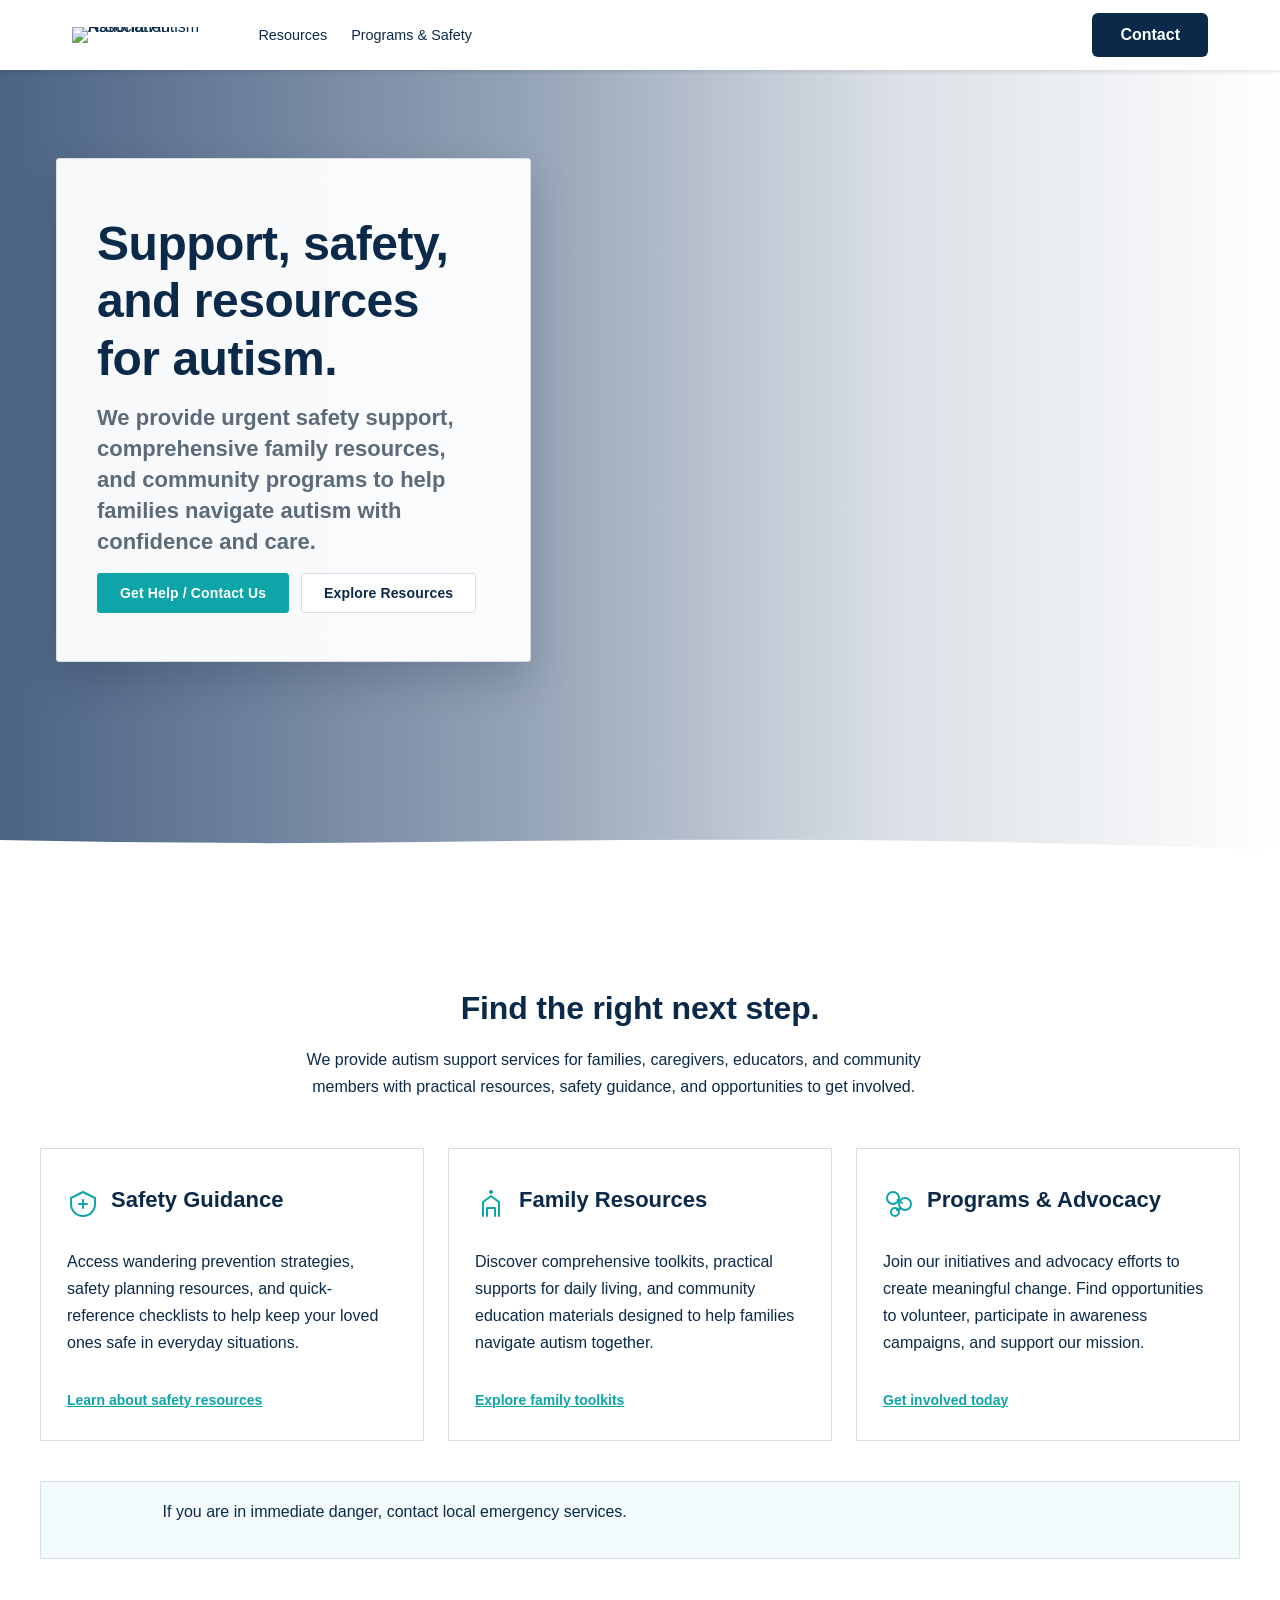
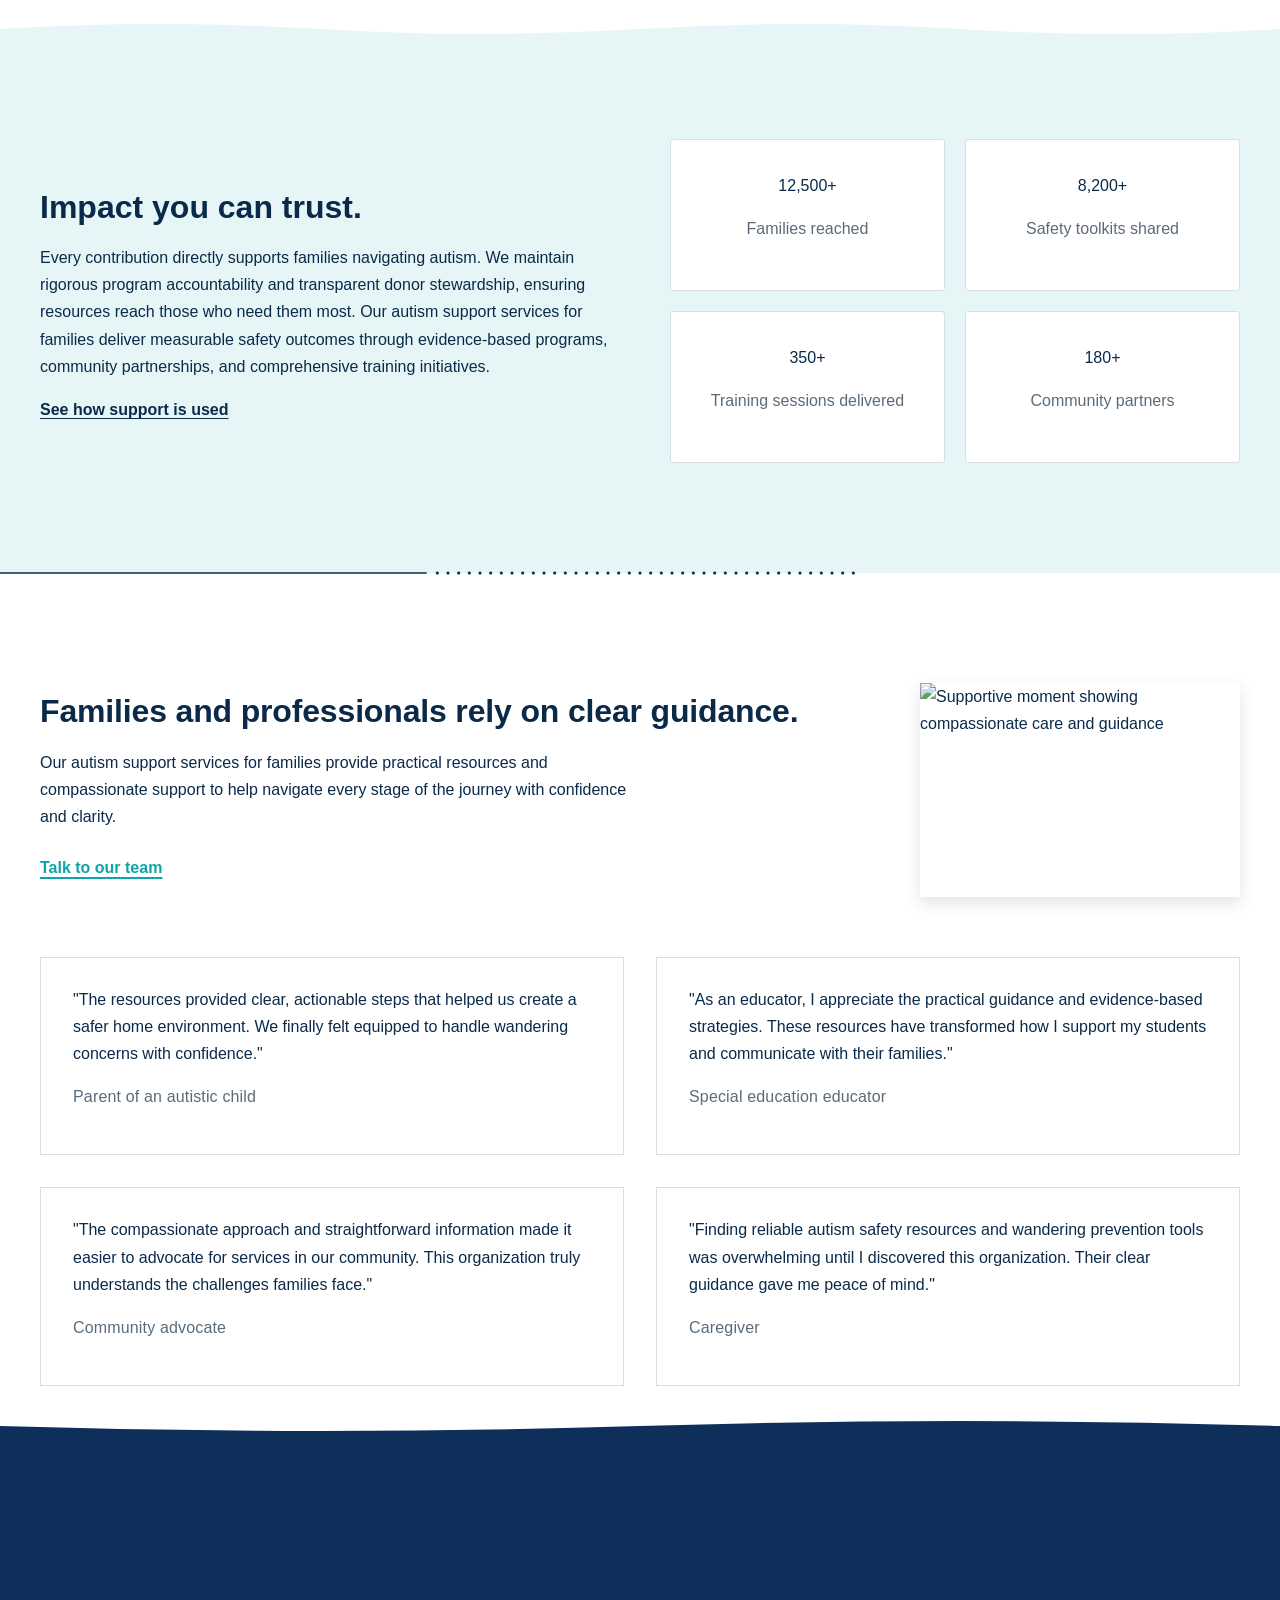
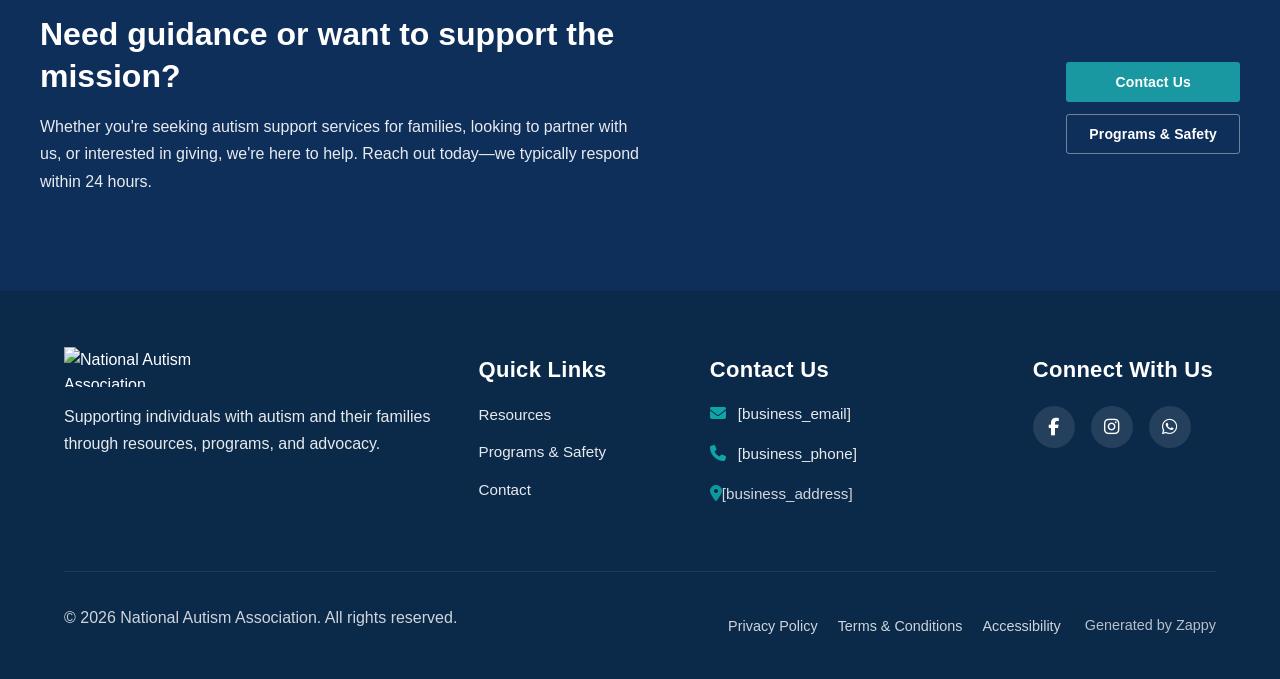
==== public/index.html @ 9951291e "Background sync: Progressive GitHub Sync" ====
<!doctype html><html dir="ltr" lang="en"><head><meta charset="UTF-8"><meta content="width=device-width,initial-scale=1" name="viewport"><meta content="index, follow" name="robots"><title>Autism Support Services for Families — National Autism Association</title><meta content="Empowering families with autism support services, safety resources, and life-saving programs. Get expert guidance to help your child thrive today." name="description"><meta content="autism support services for families, how to help a child with autism, autism resources, autism family support, autism advocacy" name="keywords"><link href="/assets/favicon.ico" rel="icon" type="image/x-icon"><link href="/assets/favicon-16x16.png" rel="icon" type="image/png" sizes="16x16"><link href="/assets/favicon-32x32.png" rel="icon" type="image/png" sizes="32x32"><link href="/assets/favicon-48x48.png" rel="icon" type="image/png" sizes="48x48"><link href="/assets/favicon-192x192.png" rel="icon" type="image/png" sizes="192x192"><link href="/assets/favicon-512x512.png" rel="icon" type="image/png" sizes="512x512"><link href="/assets/apple-touch-icon.png" rel="apple-touch-icon"><script>!function(){"use strict";var t="7862ba1f-f9c9-431b-b9f4-2b75badfbd9a",e="https://api.zappy5.com/api/analytics/track",a=18e5,n=2592e6,o=!0,i=!0,r=!0;var s=function(){var e="zappy_visitor_"+t,a=null;try{if(a=localStorage.getItem(e)){var o=JSON.parse(a),i=Date.now();if(i-o.created<n)return o.lastSeen=i,localStorage.setItem(e,JSON.stringify(o)),o.id}}catch(t){console.warn("Zappy Analytics: LocalStorage not available")}var r="zv_"+Date.now()+"_"+Math.random().toString(36).substr(2,9);try{localStorage.setItem(e,JSON.stringify({id:r,created:Date.now(),lastSeen:Date.now()}))}catch(t){}return r}(),c=function(){var e="zappy_session_"+t,n=null;try{if(n=sessionStorage.getItem(e)){var o=JSON.parse(n),i=Date.now();if(i-o.timestamp<a)return o.timestamp=i,sessionStorage.setItem(e,JSON.stringify(o)),o.id}}catch(t){console.warn("Zappy Analytics: SessionStorage not available")}var r="zs_"+Date.now()+"_"+Math.random().toString(36).substr(2,9);try{sessionStorage.setItem(e,JSON.stringify({id:r,timestamp:Date.now()}))}catch(t){}return r}();function l(a,n){n=n||{};var o={website_id:t,event_type:a,page_path:window.location.pathname,referrer:document.referrer||"direct",visitor_id:s,session_id:c,metadata:n};if(navigator.sendBeacon){var i=new Blob([JSON.stringify(o)],{type:"application/json"});navigator.sendBeacon(e,i)}else fetch(e,{method:"POST",headers:{"Content-Type":"application/json"},body:JSON.stringify(o),keepalive:!0}).catch(function(t){console.warn("Zappy Analytics: Failed to track event",t)})}o&&l("pageview",{title:document.title,url:window.location.href}),i&&document.addEventListener("click",function(t){var e=t.target;if("BUTTON"===e.tagName||e.closest("button")){var a="BUTTON"===e.tagName?e:e.closest("button");l("click",{element:"button",text:a.textContent.trim().substring(0,100),id:a.id||null,class:a.className||null})}else if("A"===e.tagName||e.closest("a")){var n="A"===e.tagName?e:e.closest("a");l("navigation",{element:"link",text:n.textContent.trim().substring(0,100),href:n.href,external:n.hostname!==window.location.hostname})}},!0),r&&document.addEventListener("submit",function(t){var e=t.target;l("form_submit",{form_id:e.id||null,form_name:e.name||null,form_action:e.action||null,form_method:e.method||"GET"})},!0);var d=Date.now();window.addEventListener("beforeunload",function(){l("page_unload",{time_on_page:Math.floor((Date.now()-d)/1e3),page_path:window.location.pathname})}),window.zappyAnalytics={track:l,getVisitorId:function(){return s},getSessionId:function(){return c}}}()</script><meta content="Autism Support Services for Families — National Autism Association" property="og:title"><meta content="Empowering families with autism support services, safety resources, and life-saving programs. Get expert guidance to help your child thrive today." property="og:description"><meta content="website" property="og:type"><meta content="en_US" property="og:locale"><meta content="summary_large_image" name="twitter:card"><meta content="Autism Support Services for Families — National Autism Association" name="twitter:title"><meta content="Empowering families with autism support services, safety resources, and life-saving programs. Get expert guidance to help your child thrive today." name="twitter:description"><link href="https://cdnjs.cloudflare.com/ajax/libs/font-awesome/6.4.0/css/all.min.css" rel="stylesheet"><link href="/assets/favicon.ico" rel="icon" type="image/x-icon"><link href="/assets/favicon-16x16.png" rel="icon" type="image/png" sizes="16x16"><link href="/assets/favicon-32x32.png" rel="icon" type="image/png" sizes="32x32"><link href="/assets/favicon-48x48.png" rel="icon" type="image/png" sizes="48x48"><link href="/assets/favicon-192x192.png" rel="icon" type="image/png" sizes="192x192"><link href="/assets/favicon-512x512.png" rel="icon" type="image/png" sizes="512x512"><link href="/assets/apple-touch-icon.png" rel="apple-touch-icon"><link href="https://cdn.jsdelivr.net/npm/vanilla-cookieconsent@3/dist/cookieconsent.css" rel="stylesheet"><script src="https://cdn.jsdelivr.net/npm/vanilla-cookieconsent@3/dist/cookieconsent.umd.js"></script><script src="https://cdn.jsdelivr.net/gh/mickidum/acc_toolbar/acctoolbar/acctoolbar.min.js"></script><link href="/styles.css" rel="stylesheet"><style id="zappy-dropdown-submenu-styles">#navMenu li:has(.sub-menu),.nav-menu li:has(.sub-menu),.navbar li:has(.sub-menu),nav li:has(.sub-menu){position:relative}#navMenu .sub-menu,.nav-menu .sub-menu,.navbar .sub-menu,nav .sub-menu{display:block!important;position:absolute!important;top:100%;left:0;min-width:220px;background:#fff;border-radius:8px;box-shadow:0 8px 25px rgba(0,0,0,.15);padding:8px 0;opacity:0;visibility:hidden;transform:translateY(10px);transition:all .3s ease;z-index:1000;list-style:none;pointer-events:none}#navMenu li:hover>.sub-menu,.nav-menu li:hover>.sub-menu,.navbar li:hover>.sub-menu,nav li:hover>.sub-menu{opacity:1!important;visibility:visible!important;transform:translateY(0)!important;pointer-events:auto!important}.sub-menu li{list-style:none;margin:0;padding:0}.sub-menu a{display:block!important;padding:10px 16px!important;color:#333!important;font-weight:500;text-decoration:none;white-space:nowrap;transition:background-color .2s}.sub-menu a:hover{background-color:#f5f5f5}[dir=rtl] .nav-menu .sub-menu,[dir=rtl] .navbar .sub-menu,[dir=rtl] nav .sub-menu,html[lang=ar] .nav-menu .sub-menu,html[lang=ar] .navbar .sub-menu,html[lang=ar] nav .sub-menu,html[lang=he] .nav-menu .sub-menu,html[lang=he] .navbar .sub-menu,html[lang=he] nav .sub-menu{left:auto!important;right:0!important}.sub-menu:empty,.sub-menu:not(:has(li)),.sub-menu:not(:has(li:not(.zappy-hidden-menu-item))){display:none!important;opacity:0!important;visibility:hidden!important;pointer-events:none!important}li:has(.menu-group-title):hover>.sub-menu{opacity:1!important;visibility:visible!important;transform:translateY(0)!important;pointer-events:auto!important}#navMenu>li>.menu-group-title,.nav-menu>li>.menu-group-title{display:inline-block;padding:.5rem 1rem;cursor:default;user-select:none}@media (max-width:768px){#navMenu .sub-menu,.nav-menu .sub-menu,.navbar .sub-menu,nav .sub-menu{position:static!important;transform:none!important;box-shadow:none!important;background:0 0!important;max-height:0;overflow:hidden;opacity:0;visibility:hidden;transition:max-height .3s ease,opacity .3s ease;padding:0!important;border-radius:0!important}.sub-menu.mobile-expanded{max-height:500px!important;opacity:1!important;visibility:visible!important;padding:8px 0 8px 16px!important}[dir=rtl] .sub-menu.mobile-expanded,html[lang=he] .sub-menu.mobile-expanded{padding:8px 16px 8px 0!important}#navMenu li:hover>.sub-menu,.nav-menu li:hover>.sub-menu,.navbar li:hover>.sub-menu,nav li:hover>.sub-menu{opacity:0;visibility:hidden;pointer-events:none}#navMenu li>.sub-menu.mobile-expanded,.nav-menu li>.sub-menu.mobile-expanded,.navbar li>.sub-menu.mobile-expanded,nav li>.sub-menu.mobile-expanded{opacity:1!important;visibility:visible!important;pointer-events:auto!important}#navMenu li:has(.sub-menu),.nav-menu li:has(.sub-menu),.navbar li:has(.sub-menu),nav li:has(.sub-menu){display:flex!important;flex-wrap:wrap!important;align-items:center!important;position:relative!important;min-height:44px!important}#navMenu li:has(.sub-menu)>a,.nav-menu li:has(.sub-menu)>a,.navbar li:has(.sub-menu)>a,nav li:has(.sub-menu)>a{flex:1!important;min-width:0!important}#navMenu li:has(.sub-menu)>.menu-group-title,.nav-menu li:has(.sub-menu)>.menu-group-title,.navbar li:has(.sub-menu)>.menu-group-title,nav li:has(.sub-menu)>.menu-group-title{flex:1!important;min-width:0!important;padding:0!important;line-height:inherit!important}#navMenu li:has(.sub-menu)>.sub-menu,.nav-menu li:has(.sub-menu)>.sub-menu,.navbar li:has(.sub-menu)>.sub-menu,nav li:has(.sub-menu)>.sub-menu{flex-basis:100%!important;width:100%!important}#navMenu li:has(.sub-menu)>a [class*=arrow],#navMenu li:has(.sub-menu)>a [class*=chevron],.nav-menu li:has(.sub-menu)>a .fa-angle-down,.nav-menu li:has(.sub-menu)>a .fa-chevron-down,.nav-menu li:has(.sub-menu)>a [class*=arrow],.nav-menu li:has(.sub-menu)>a [class*=chevron],nav li:has(.sub-menu)>a [class*=arrow],nav li:has(.sub-menu)>a [class*=chevron]{display:none!important;visibility:hidden!important}.mobile-submenu-toggle{display:flex!important;align-items:center!important;justify-content:center!important;width:44px!important;height:auto!important;background:0 0!important;border:none!important;cursor:pointer!important;color:var(--text-dark)!important;position:static!important;flex-shrink:0!important;align-self:stretch!important;z-index:2!important;padding:0!important;margin:0!important}.mobile-submenu-toggle::after{content:''!important;width:0!important;height:0!important;border-left:6px solid transparent!important;border-right:6px solid transparent!important;border-top:7px solid currentColor!important;transition:transform .3s ease!important}.mobile-submenu-toggle.expanded::after{transform:rotate(180deg)!important}.sub-menu a{padding:10px 0!important;display:block!important;color:var(--text-dark)!important}.navbar .sub-menu li a,.zappy-products-dropdown .sub-menu a,nav.navbar .sub-menu li a{color:var(--text-dark)!important}}@media (min-width:769px){.mobile-submenu-toggle{display:none!important}}</style><style id="zappy-widget-visibility">#mic-access-tool-box,#mic-access-tool-general-button,#mic-init-access-tool #mic-access-tool-box,#mic-init-access-tool #mic-access-tool-general-button,#mic-init-access-tool .mic-access-tool-general-button,._access-icon,._access-menu,.mic-access-tool-box,.mic-access-tool-general-button,div[id*=mic-access-tool-box]{display:none!important;visibility:hidden!important;opacity:0!important;pointer-events:none!important}</style></head><body><nav class="navbar"><button aria-label="Menu" class="mobile-toggle" id="mobileToggle"><svg viewbox="0 0 24 24" fill="none" height="24" width="24" class="hamburger-icon"><path d="M3 12h18M3 6h18M3 18h18" stroke="currentColor" stroke-linecap="round" stroke-width="2"></path></svg><svg viewbox="0 0 24 24" fill="none" height="24" width="24" class="close-icon" style="display:none"><path d="M18 6L6 18M6 6l12 12" stroke="currentColor" stroke-linecap="round" stroke-width="2"></path></svg></button><button aria-label="Call" class="phone-header-btn"><svg viewbox="0 0 24 24" fill="currentColor" height="20" width="20"><path d="M22 16.92v3a2 2 0 0 1-2.18 2 19.79 19.79 0 0 1-8.63-3.07 19.5 19.5 0 0 1-6-6 19.79 19.79 0 0 1-3.07-8.67A2 2 0 0 1 4.11 2h3a2 2 0 0 1 2 1.72 12.84 12.84 0 0 0 .7 2.81 2 2 0 0 1-.45 2.11L8.09 9.91a16 16 0 0 0 6 6l1.27-1.27a2 2 0 0 1 2.11-.45 12.84 12.84 0 0 0 2.81.7A2 2 0 0 1 22 16.92z"></path></svg></button><div class="nav-container"><div class="nav-brand"><a href="/" class="logo-link"><img alt="National Autism Association" src="/assets/national-autism-association-nonprofit-healthcare-disability-services-logo.webp" class="logo"></a></div><ul class="nav-menu" id="navMenu"><li><a href="/resources">Resources</a></li><li><a href="/programs-safety">Programs &amp; Safety</a></li></ul><div class="nav-cta-container"><a href="/contact" class="nav-cta-btn">Contact</a></div></div></nav><main><section class="home-hero-section" data-layout-spec="Home-hero" data-hero-type="fullscreen-scrim"><div class="home-hero-section__bg-wrapper"><img alt="Family support and connection" src="/assets/site-home-hero-bg.webp" class="home-hero-section__bg-image" data-context="Warm, supportive photograph showing a diverse family with an autistic child engaged in a positive activity together - perhaps playing, learning, or enjoying time outdoors. Focus on connection, safety, and hope. Soft natural lighting, authentic emotions, inclusive representation. Healthcare/nonprofit aesthetic with professional quality." data-hero-bg="true" data-placeholder="home-hero-bg" data-preserve-bg="0" height="1080" width="1920"><div class="home-hero-section__scrim" aria-hidden="true"></div></div><div class="home-hero-section__content-wrapper"><div class="home-hero-section__overlay-card"><h1 class="home-hero-section__headline">Support, safety, and resources for autism.</h1><h3 class="home-hero-section__subtitle">We provide urgent safety support, comprehensive family resources, and community programs to help families navigate autism with confidence and care.</h3><div class="home-hero-section__cta-row"><a href="/contact" class="home-hero-section__btn home-hero-section__btn--primary">Get Help / Contact Us</a><a href="/resources" class="home-hero-section__btn home-hero-section__btn--secondary">Explore Resources</a></div></div></div><div class="home-hero-section__divider-wrapper"><svg viewbox="0 0 1200 80" xmlns="http://www.w3.org/2000/svg" aria-hidden="true" data-no-icon-edit="true" preserveaspectratio="none"><path d="M0,80 L0,20 Q200,25 400,22 T800,20 Q1000,22 1200,30 L1200,80 Z" fill="var(--bg-light)"></path></svg></div></section><section class="home-services-section" data-layout-spec="Home-services"><div class="home-services-container"><div class="home-services-header"><h2>Find the right next step.</h2><p>We provide autism support services for families, caregivers, educators, and community members with practical resources, safety guidance, and opportunities to get involved.</p></div><div class="home-services-grid"><article class="home-services-card"><div class="home-services-card-header"><svg viewbox="0 0 32 32" xmlns="http://www.w3.org/2000/svg" class="home-services-icon" data-element-type="icon" data-icon-type="svg" fill="none" height="32" width="32"><path d="M16 4L4 10V16C4 22.627 9.373 28 16 28C22.627 28 28 22.627 28 16V10L16 4Z" stroke="currentColor" stroke-linecap="round" stroke-width="2" stroke-linejoin="round"></path><path d="M16 12V20M12 16H20" stroke="currentColor" stroke-linecap="round" stroke-width="2"></path></svg><h3>Safety Guidance</h3></div><p>Access wandering prevention strategies, safety planning resources, and quick-reference checklists to help keep your loved ones safe in everyday situations.</p><a href="/programs-safety" class="home-services-link">Learn about safety resources</a></article><article class="home-services-card"><div class="home-services-card-header"><svg viewbox="0 0 32 32" xmlns="http://www.w3.org/2000/svg" class="home-services-icon" data-element-type="icon" data-icon-type="svg" fill="none" height="32" width="32"><path d="M8 28V14L16 8L24 14V28" stroke="currentColor" stroke-linecap="round" stroke-width="2" stroke-linejoin="round"></path><path d="M12 28V20H20V28" stroke="currentColor" stroke-linecap="round" stroke-width="2" stroke-linejoin="round"></path><circle cx="16" cy="4" r="2" fill="currentColor"></circle></svg><h3>Family Resources</h3></div><p>Discover comprehensive toolkits, practical supports for daily living, and community education materials designed to help families navigate autism together.</p><a href="/resources" class="home-services-link">Explore family toolkits</a></article><article class="home-services-card"><div class="home-services-card-header"><svg viewbox="0 0 32 32" xmlns="http://www.w3.org/2000/svg" class="home-services-icon" data-element-type="icon" data-icon-type="svg" fill="none" height="32" width="32"><circle cx="10" cy="10" r="6" stroke="currentColor" stroke-width="2"></circle><circle cx="22" cy="16" r="6" stroke="currentColor" stroke-width="2"></circle><circle cx="12" cy="24" r="4" stroke="currentColor" stroke-width="2"></circle><path d="M14.5 12L19 15M18 20L14 22" stroke="currentColor" stroke-linecap="round" stroke-width="2"></path></svg><h3>Programs &amp; Advocacy</h3></div><p>Join our initiatives and advocacy efforts to create meaningful change. Find opportunities to volunteer, participate in awareness campaigns, and support our mission.</p><a href="/programs-safety" class="home-services-link">Get involved today</a></article></div><div class="home-services-emergency-notice"><p>If you are in immediate danger, contact local emergency services.</p></div></div><div class="home-services-divider-wrapper"><svg viewbox="0 0 1200 60" xmlns="http://www.w3.org/2000/svg" aria-hidden="true" data-no-icon-edit="true" preserveaspectratio="none"><path d="M0,60 L0,30 Q150,20 300,30 T600,30 Q750,20 900,30 T1200,30 L1200,60 Z" fill="var(--accent)"></path></svg></div></section><section class="home-stats-section" data-layout-spec="Home-stats"><div class="home-stats-container"><div class="home-stats-content"><h2>Impact you can trust.</h2><p>Every contribution directly supports families navigating autism. We maintain rigorous program accountability and transparent donor stewardship, ensuring resources reach those who need them most. Our autism support services for families deliver measurable safety outcomes through evidence-based programs, community partnerships, and comprehensive training initiatives.</p><a href="/contact" class="home-stats-link">See how support is used</a></div><div class="home-stats-metrics"><div class="home-stats-tile"><p class="home-stats-number">12,500+</p><p class="home-stats-label">Families reached</p></div><div class="home-stats-tile"><p class="home-stats-number">8,200+</p><p class="home-stats-label">Safety toolkits shared</p></div><div class="home-stats-tile"><p class="home-stats-number">350+</p><p class="home-stats-label">Training sessions delivered</p></div><div class="home-stats-tile"><p class="home-stats-number">180+</p><p class="home-stats-label">Community partners</p></div></div></div><div class="home-stats-divider-wrapper"><svg viewbox="0 0 1200 60" xmlns="http://www.w3.org/2000/svg" aria-hidden="true" data-no-icon-edit="true" preserveaspectratio="none"><path d="M0,60 L0,30 L400,30 L410,30.5 L420,30 L800,30 L810,30.5 L820,30 L1200,30 L1200,60 Z" fill="var(--bg-light)"></path><line stroke="var(--primary)" stroke-width="1.5" x1="0" x2="400" y1="30" y2="30"></line><circle cx="410" cy="30" r="1.5" fill="var(--primary)"></circle><circle cx="420" cy="30" r="1.5" fill="var(--primary)"></circle><circle cx="430" cy="30" r="1.5" fill="var(--primary)"></circle><circle cx="440" cy="30" r="1.5" fill="var(--primary)"></circle><circle cx="450" cy="30" r="1.5" fill="var(--primary)"></circle><circle cx="460" cy="30" r="1.5" fill="var(--primary)"></circle><circle cx="470" cy="30" r="1.5" fill="var(--primary)"></circle><circle cx="480" cy="30" r="1.5" fill="var(--primary)"></circle><circle cx="490" cy="30" r="1.5" fill="var(--primary)"></circle><circle cx="500" cy="30" r="1.5" fill="var(--primary)"></circle><circle cx="510" cy="30" r="1.5" fill="var(--primary)"></circle><circle cx="520" cy="30" r="1.5" fill="var(--primary)"></circle><circle cx="530" cy="30" r="1.5" fill="var(--primary)"></circle><circle cx="540" cy="30" r="1.5" fill="var(--primary)"></circle><circle cx="550" cy="30" r="1.5" fill="var(--primary)"></circle><circle cx="560" cy="30" r="1.5" fill="var(--primary)"></circle><circle cx="570" cy="30" r="1.5" fill="var(--primary)"></circle><circle cx="580" cy="30" r="1.5" fill="var(--primary)"></circle><circle cx="590" cy="30" r="1.5" fill="var(--primary)"></circle><circle cx="600" cy="30" r="1.5" fill="var(--primary)"></circle><circle cx="610" cy="30" r="1.5" fill="var(--primary)"></circle><circle cx="620" cy="30" r="1.5" fill="var(--primary)"></circle><circle cx="630" cy="30" r="1.5" fill="var(--primary)"></circle><circle cx="640" cy="30" r="1.5" fill="var(--primary)"></circle><circle cx="650" cy="30" r="1.5" fill="var(--primary)"></circle><circle cx="660" cy="30" r="1.5" fill="var(--primary)"></circle><circle cx="670" cy="30" r="1.5" fill="var(--primary)"></circle><circle cx="680" cy="30" r="1.5" fill="var(--primary)"></circle><circle cx="690" cy="30" r="1.5" fill="var(--primary)"></circle><circle cx="700" cy="30" r="1.5" fill="var(--primary)"></circle><circle cx="710" cy="30" r="1.5" fill="var(--primary)"></circle><circle cx="720" cy="30" r="1.5" fill="var(--primary)"></circle><circle cx="730" cy="30" r="1.5" fill="var(--primary)"></circle><circle cx="740" cy="30" r="1.5" fill="var(--primary)"></circle><circle cx="750" cy="30" r="1.5" fill="var(--primary)"></circle><circle cx="760" cy="30" r="1.5" fill="var(--primary)"></circle><circle cx="770" cy="30" r="1.5" fill="var(--primary)"></circle><circle cx="780" cy="30" r="1.5" fill="var(--primary)"></circle><circle cx="790" cy="30" r="1.5" fill="var(--primary)"></circle><circle cx="800" cy="30" r="1.5" fill="var(--primary)"></circle></svg></div></section><section class="home-testimonials-section" data-layout-spec="Home-testimonials"><div class="home-testimonials-container"><div class="home-testimonials-intro-wrapper"><div class="home-testimonials-intro-content"><h2>Families and professionals rely on clear guidance.</h2><p>Our autism support services for families provide practical resources and compassionate support to help navigate every stage of the journey with confidence and clarity.</p><div class="home-testimonials-cta-wrapper"><a href="/contact" class="home-testimonials-cta-link">Talk to our team</a></div></div><div class="home-testimonials-intro-image"><img alt="Supportive moment showing compassionate care and guidance" src="/assets/site-home-testimonials-image-1.webp" data-context="A warm, naturally-lit photograph showing a calm, supportive moment - perhaps a caregiver or educator smiling gently while working with materials on a table, or a parent reading with their child in a bright, peaceful home setting. Bright natural light, soft focus background, genuine expressions of care and understanding. Avoid clinical or staged scenes - aim for authentic, hopeful moments that convey trust and compassion in autism support services." data-placeholder="home-testimonials-image-1" height="400" width="600"></div></div><div class="home-testimonials-grid"><div class="home-testimonials-card"><p class="home-testimonials-quote">"The resources provided clear, actionable steps that helped us create a safer home environment. We finally felt equipped to handle wandering concerns with confidence."</p><p class="home-testimonials-attribution">Parent of an autistic child</p></div><div class="home-testimonials-card"><p class="home-testimonials-quote">"As an educator, I appreciate the practical guidance and evidence-based strategies. These resources have transformed how I support my students and communicate with their families."</p><p class="home-testimonials-attribution">Special education educator</p></div><div class="home-testimonials-card"><p class="home-testimonials-quote">"The compassionate approach and straightforward information made it easier to advocate for services in our community. This organization truly understands the challenges families face."</p><p class="home-testimonials-attribution">Community advocate</p></div><div class="home-testimonials-card"><p class="home-testimonials-quote">"Finding reliable autism safety resources and wandering prevention tools was overwhelming until I discovered this organization. Their clear guidance gave me peace of mind."</p><p class="home-testimonials-attribution">Caregiver</p></div></div></div><div class="home-testimonials-divider-wrapper"><svg viewbox="0 0 1200 120" xmlns="http://www.w3.org/2000/svg" aria-hidden="true" data-no-icon-edit="true" preserveaspectratio="none"><defs><linearGradient id="testimonials-gradient" x1="0%" x2="0%" y1="0%" y2="100%"><stop offset="0%" style="stop-color:#FFFFFF;stop-opacity:1"></stop><stop offset="50%" style="stop-color:#FFFFFF;stop-opacity:0.4"></stop><stop offset="100%" style="stop-color:#0B2A4A"></stop></linearGradient></defs><path d="M0,120 L0,20 Q300,30 600,20 T1200,20 L1200,120 Z" fill="#0F2F5B"></path><path d="M0,120 L0,40 Q300,50 600,40 T1200,40 L1200,120 Z" fill="#0F2F5B"></path></svg></div></section><section class="home-cta-section" data-layout-spec="Home-cta"><div class="home-cta-container"><div class="home-cta-content"><div class="home-cta-text"><h2>Need guidance or want to support the mission?</h2><p>Whether you're seeking autism support services for families, looking to partner with us, or interested in giving, we're here to help. Reach out today—we typically respond within 24 hours.</p></div><div class="home-cta-buttons"><a href="/contact" class="btn-primary">Contact Us</a><a href="/programs-safety" class="btn-secondary">Programs &amp; Safety</a></div></div></div></section></main><footer class="site-footer"><div class="footer-container"><div class="footer-top"><div class="footer-column footer-about"><img alt="National Autism Association" src="/assets/national-autism-association-nonprofit-healthcare-disability-services-logo.webp" class="logo"><p class="footer-tagline">Supporting individuals with autism and their families through resources, programs, and advocacy.</p></div><div class="footer-column footer-links"><h3 class="footer-heading">Quick Links</h3><ul class="footer-nav"><li><a href="/resources">Resources</a></li><li><a href="/programs-safety">Programs &amp; Safety</a></li><li><a href="/contact">Contact</a></li></ul></div><div class="footer-column footer-contact"><h3 class="footer-heading">Contact Us</h3><ul class="contact-list"><li><i class="fas fa-envelope"></i><a href="mailto:[business_email]">[business_email]</a></li><li><i class="fas fa-phone"></i><a href="tel:[business_phone]">[business_phone]</a></li><li><a href="/"><i class="fas fa-map-marker-alt"></i><span>[business_address]</span></a></li></ul></div><div class="footer-column footer-social"><h3 class="footer-heading">Connect With Us</h3><div class="social-links"><a href="[facebook_handle]" aria-label="Facebook"><i class="fab fa-facebook-f"></i></a><a href="[instagram_handle]" aria-label="Instagram"><i class="fab fa-instagram"></i></a><a href="[whatsapp_handle]" aria-label="WhatsApp"><i class="fab fa-whatsapp"></i></a></div></div></div><div class="footer-bottom"><div class="footer-bottom-left"><p class="copyright">© 2026 National Autism Association. All rights reserved.</p></div><div class="footer-bottom-right"><ul class="legal-links"><li><a href="/privacy">Privacy Policy</a></li><li><a href="/terms">Terms &amp; Conditions</a></li><li><a href="/accessibility">Accessibility</a></li></ul><a href="https://zappy5.com" class="zappy-attribution" target="_blank">Generated by Zappy</a></div></div></div></footer><a href="https://wa.me/[whatsapp_handle]" class="whatsapp-float" aria-label="WhatsApp"><i class="fab fa-whatsapp"></i></a><div data-integration="accessibility:toolbar"></div><script src="/script.js"></script><script id="zappy-mobile-submenu-script">!function(){function e(){if(window.innerWidth>768)return document.querySelectorAll(".mobile-submenu-toggle").forEach(function(e){e.remove()}),void document.querySelectorAll(".sub-menu.mobile-expanded").forEach(function(e){e.classList.remove("mobile-expanded")});document.querySelectorAll(".nav-menu li:has(.sub-menu), nav li:has(.sub-menu), .navbar li:has(.sub-menu), #navMenu li:has(.sub-menu)").forEach(function(e){if(!e.querySelector(".mobile-submenu-toggle")){var t=e.querySelector(".sub-menu"),n=e.querySelector(":scope > a");if(t&&n){var o=document.createElement("button");o.className="mobile-submenu-toggle",o.setAttribute("aria-label","Toggle submenu"),o.setAttribute("type","button"),n.insertAdjacentElement("afterend",o),o.addEventListener("click",function(e){e.preventDefault(),e.stopPropagation(),document.querySelectorAll(".sub-menu.mobile-expanded").forEach(function(e){if(e!==t){e.classList.remove("mobile-expanded");var n=e.parentElement.querySelector(".mobile-submenu-toggle");n&&n.classList.remove("expanded")}}),t.classList.toggle("mobile-expanded"),o.classList.toggle("expanded")})}}})}var t;"loading"===document.readyState?document.addEventListener("DOMContentLoaded",e):e(),window.addEventListener("resize",function(){clearTimeout(t),t=setTimeout(e,250)});var n=new MutationObserver(function(t){t.forEach(function(t){if("attributes"===t.type){var n=t.target;n.classList&&(n.classList.contains("active")||n.classList.contains("open"))&&setTimeout(e,100)}})});setTimeout(function(){document.querySelectorAll(".mobile-menu, .nav-menu, #navMenu, nav").forEach(function(e){n.observe(e,{attributes:!0,attributeFilter:["class","style"]})})},500)}()</script></body></html>
---- styles.css ----
/* Self-hosted fonts (Inter + Rubik for multi-language support) */

/* Inter font (English / LTR languages) */
@font-face {
  font-family: 'Inter';
  font-style: normal;
  font-weight: 400;
  font-display: swap;
  src: url('assets/fonts/Inter-Regular.woff2') format('woff2');
}

@font-face {
  font-family: 'Inter';
  font-style: normal;
  font-weight: 500;
  font-display: swap;
  src: url('assets/fonts/Inter-Medium.woff2') format('woff2');
}

@font-face {
  font-family: 'Inter';
  font-style: normal;
  font-weight: 600;
  font-display: swap;
  src: url('assets/fonts/Inter-SemiBold.woff2') format('woff2');
}

@font-face {
  font-family: 'Inter';
  font-style: normal;
  font-weight: 700;
  font-display: swap;
  src: url('assets/fonts/Inter-Bold.woff2') format('woff2');
}

/* Rubik font (Hebrew / RTL languages) */
@font-face {
  font-family: 'Rubik';
  font-style: normal;
  font-weight: 400;
  font-display: swap;
  src: url('assets/fonts/Rubik-Regular.woff2') format('woff2');
}

@font-face {
  font-family: 'Rubik';
  font-style: normal;
  font-weight: 500;
  font-display: swap;
  src: url('assets/fonts/Rubik-Medium.woff2') format('woff2');
}

@font-face {
  font-family: 'Rubik';
  font-style: normal;
  font-weight: 600;
  font-display: swap;
  src: url('assets/fonts/Rubik-SemiBold.woff2') format('woff2');
}

@font-face {
  font-family: 'Rubik';
  font-style: normal;
  font-weight: 700;
  font-display: swap;
  src: url('assets/fonts/Rubik-Bold.woff2') format('woff2');
}


/* Self-hosted fonts (Inter + Rubik for multi-language support) */

/* Inter font (English / LTR languages) */
@font-face {
  font-family: 'Inter';
  font-style: normal;
  font-weight: 400;
  font-display: swap;
  src: url('assets/fonts/Inter-Regular.woff2') format('woff2');
}

@font-face {
  font-family: 'Inter';
  font-style: normal;
  font-weight: 500;
  font-display: swap;
  src: url('assets/fonts/Inter-Medium.woff2') format('woff2');
}

@font-face {
  font-family: 'Inter';
  font-style: normal;
  font-weight: 600;
  font-display: swap;
  src: url('assets/fonts/Inter-SemiBold.woff2') format('woff2');
}

@font-face {
  font-family: 'Inter';
  font-style: normal;
  font-weight: 700;
  font-display: swap;
  src: url('assets/fonts/Inter-Bold.woff2') format('woff2');
}

/* Rubik font (Hebrew / RTL languages) */
@font-face {
  font-family: 'Rubik';
  font-style: normal;
  font-weight: 400;
  font-display: swap;
  src: url('assets/fonts/Rubik-Regular.woff2') format('woff2');
}

@font-face {
  font-family: 'Rubik';
  font-style: normal;
  font-weight: 500;
  font-display: swap;
  src: url('assets/fonts/Rubik-Medium.woff2') format('woff2');
}

@font-face {
  font-family: 'Rubik';
  font-style: normal;
  font-weight: 600;
  font-display: swap;
  src: url('assets/fonts/Rubik-SemiBold.woff2') format('woff2');
}

@font-face {
  font-family: 'Rubik';
  font-style: normal;
  font-weight: 700;
  font-display: swap;
  src: url('assets/fonts/Rubik-Bold.woff2') format('woff2');
}
:root {
  --primary: #0B2A4A;
  --secondary: #0EA5A8;
  --accent: #E6F6F7;
  --bg-light: #FFFFFF;
  --bg-dark: #0B2A4A;
  --text-dark: #0B2A4A;
  --text-light: #FFFFFF;
  --text-muted: #5B6B7A;
  --border-light: #D7DEE6;
  --border-dark: #1E3A56;
  --nav-bg: #FFFFFF;
  --nav-text: #0B2A4A;
  --nav-text-hover: #0EA5A8;
  
  --gradient-primary: linear-gradient(180deg, #20A9B2 0%, #1A98A2 100%);
  --gradient-gold-shine: linear-gradient(90deg, rgba(244,196,78,0) 0%, rgba(244,196,78,0.55) 50%, rgba(244,196,78,0) 100%);
  --gradient-secondary: linear-gradient(180deg, #203B67 0%, #0F2F5B 100%);
  --gradient-gold-accent: linear-gradient(180deg, #FFD56A 0%, #F4C44E 100%);
  --gradient-dark-section: linear-gradient(180deg, #17365F 0%, #0F2F5B 100%);
  --gradient-overlay-dark: linear-gradient(90deg, rgba(15,47,91,0.55) 0%, rgba(15,47,91,0.15) 55%, rgba(15,47,91,0) 100%);
  --gradient-light-section: linear-gradient(180deg, #FFFFFF 0%, #F3F8FE 100%);
  --gradient-overlay-light: linear-gradient(90deg, rgba(255,255,255,0.96) 0%, rgba(255,255,255,0.88) 55%, rgba(255,255,255,0) 100%);
}

* {
  margin: 0;
  padding: 0;
  box-sizing: border-box;
}

html {
  font-size: 16px !important;
  -webkit-font-smoothing: antialiased;
  -moz-osx-font-smoothing: grayscale;
}

body {
  font-family: 'Inter', sans-serif;
  font-size: 16px !important;
  line-height: 1.7 !important;
  color: var(--text-dark);
  background-color: var(--bg-light);
  direction: ltr;
}

h1, h2, h3, h4, h5, h6 {
  font-family: 'Inter', sans-serif;
  color: var(--text-dark);
}

h1 {
  font-size: 48px !important;
  font-weight: 700 !important;
  line-height: 1.2 !important;
  margin-bottom: 1rem !important;
  margin-top: 0.5rem !important;
}

h2 {
  font-size: 32px !important;
  font-weight: 600 !important;
  line-height: 1.3 !important;
  margin-bottom: 1rem !important;
  margin-top: 0.5rem !important;
}

h3 {
  font-size: 22px !important;
  font-weight: 600 !important;
  line-height: 1.4 !important;
  margin-bottom: 1rem !important;
  margin-top: 0.5rem !important;
}

p {
  font-size: 16px !important;
  font-weight: 400 !important;
  line-height: 1.7 !important;
  margin-bottom: 1rem !important;
  max-width: 75ch;
}

small, .small-text {
  font-size: 14px !important;
  font-weight: 400 !important;
  line-height: 1.6 !important;
}

a {
  color: var(--primary);
  text-decoration: underline;
  transition: all 0.3s ease;
}

a:hover, a:focus {
  color: var(--secondary);
  text-decoration: underline;
  text-decoration-thickness: 2px;
}

img {
  max-width: 100%;
  height: auto;
  display: block;
}

ul, ol {
  margin-bottom: 1rem;
  padding-left: 1.5rem;
}

.container {
  width: 100%;
  max-width: 1200px;
  margin: 0 auto;
  padding: 0 20px;
}

.btn {
  display: inline-block;
  padding: 12px 32px;
  font-size: 16px;
  font-weight: 600;
  text-align: center;
  text-decoration: none;
  border: none;
  border-radius: 4px;
  cursor: pointer;
  transition: all 0.3s ease;
  font-family: 'Inter', sans-serif;
}

.btn-primary {
  background-color: var(--primary);
  color: var(--text-light);
}

.btn-primary:hover, .btn-primary:focus {
  background-color: var(--secondary);
  color: var(--text-light);
  text-decoration: none;
  transform: translateY(-2px);
  box-shadow: 0 4px 12px rgba(11, 42, 74, 0.2);
}

.btn-secondary {
  background-color: var(--secondary);
  color: var(--text-light);
}

.btn-secondary:hover, .btn-secondary:focus {
  background-color: var(--primary);
  color: var(--text-light);
  text-decoration: none;
  transform: translateY(-2px);
  box-shadow: 0 4px 12px rgba(14, 165, 168, 0.2);
}

.whatsapp-float {
  position: fixed;
  bottom: 20px;
  right: 20px;
  width: 60px;
  height: 60px;
  background: #25D366;
  color: white;
  border-radius: 50%;
  display: flex;
  align-items: center;
  justify-content: center;
  font-size: 30px;
  z-index: 999;
  box-shadow: 0 4px 12px rgba(0,0,0,0.15);
  text-decoration: none;
  transition: transform 0.3s, box-shadow 0.3s;
}

.whatsapp-float:hover {
  transform: scale(1.1);
  box-shadow: 0 6px 20px rgba(0,0,0,0.2);
  color: white;
}

@media (max-width: 1024px) {
  h1 {
    font-size: 36px !important;
  }
  
  h2 {
    font-size: 28px !important;
  }
  
  h3 {
    font-size: 20px !important;
  }
  
  p {
    font-size: 15px !important;
  }
  
  .container {
    padding: 0 16px;
  }
}

@media (max-width: 768px) {
  h1 {
    font-size: 28px !important;
    margin-bottom: 1rem !important;
    margin-top: 0.5rem !important;
  }
  
  h2 {
    font-size: 22px !important;
    margin-bottom: 1rem !important;
    margin-top: 0.5rem !important;
  }
  
  h3 {
    font-size: 18px !important;
    margin-bottom: 1rem !important;
    margin-top: 0.5rem !important;
  }
  
  p {
    font-size: 14px !important;
  }
  
  .btn {
    padding: 10px 24px;
    font-size: 14px;
  }
  
  .container {
    padding: 0 16px;
  }
}

@media (min-width: 769px) {
  .whatsapp-float {
    display: none !important;
  }
}

/* Navbar Styles */
:root {
  --nav-bg: #FFFFFF;
  --nav-text: #0B2A4A;
  --nav-text-hover: #0EA5A8;
  --primary: #0B2A4A;
  --secondary: #0EA5A8;
  --accent: #E6F6F7;
  --bg-light: #FFFFFF;
  --bg-dark: #0B2A4A;
  --text-dark: #0B2A4A;
  --text-light: #FFFFFF;
  --text-muted: #5B6B7A;
  --border-light: #D7DEE6;
  --border-dark: #1E3A56;
}

.navbar {
  position: fixed;
  top: 0;
  left: 0;
  right: 0;
  background-color: var(--nav-bg);
  box-shadow: 0 2px 8px rgba(11, 42, 74, 0.08);
  z-index: 1000;
  padding: 0 1.5rem;
}

.nav-container {
  max-width: 1200px;
  margin: 0 auto;
  display: flex;
  align-items: center;
  justify-content: space-between;
  height: 70px;
  gap: 2rem;
}

.nav-brand {
  display: flex;
  align-items: center;
  flex-shrink: 0;
}

.logo-link {
  display: flex;
  align-items: center;
  text-decoration: none;
}

.logo {
  max-height: 40px;
  height: auto;
  width: auto;
}

.nav-menu {
  display: flex;
  list-style: none;
  margin: 0;
  padding: 0;
  gap: 2rem;
  align-items: center;
}

.nav-menu li {
  margin: 0;
}

.nav-menu a {
  color: var(--nav-text);
  text-decoration: none;
  font-size: 1rem;
  font-weight: 500;
  transition: color 0.3s ease;
  position: relative;
  padding: 0.5rem 0;
}

.nav-menu a:hover {
  color: var(--nav-text-hover);
}

.nav-menu a::after {
  content: '';
  position: absolute;
  bottom: 0;
  left: 0;
  width: 0;
  height: 2px;
  background-color: var(--nav-text-hover);
  transition: width 0.3s ease;
}

.nav-menu a:hover::after {
  width: 100%;
}

.nav-cta-container {
  margin-left: auto;
  display: flex;
  align-items: center;
}

.nav-cta-btn {
  background-color: var(--primary);
  color: var(--text-light);
  text-decoration: none;
  padding: 0.75rem 1.75rem;
  border-radius: 6px;
  font-weight: 600;
  font-size: 1rem;
  transition: all 0.3s ease;
  white-space: nowrap;
}

.nav-cta-btn:hover {
  background-color: var(--secondary);
  transform: translateY(-1px);
  box-shadow: 0 4px 12px rgba(14, 165, 168, 0.25);
}

.mobile-toggle,
.phone-header-btn {
  display: none;
  background: none;
  border: none;
  cursor: pointer;
  padding: 0.5rem;
  color: var(--nav-text);
  transition: color 0.3s ease;
}

.mobile-toggle:hover,
.phone-header-btn:hover {
  color: var(--nav-text-hover);
}

@media (max-width: 768px) {
  .navbar {
    padding: 0 1rem;
  }

  .nav-container {
    height: 60px;
  }

  .mobile-toggle,
  .phone-header-btn {
    display: flex;
    align-items: center;
    justify-content: center;
    position: absolute;
    top: 50%;
    transform: translateY(-50%);
    z-index: 1001;
  }

  .mobile-toggle {
    left: 1rem;
  }

  .phone-header-btn {
    right: 1rem;
  }

  .nav-brand {
    position: absolute;
    left: 50%;
    transform: translateX(-50%);
  }

  .logo {
    max-height: 32px;
  }

  .nav-menu {
    position: fixed;
    top: 60px;
    left: 0;
    right: 0;
    flex-direction: column;
    background-color: var(--nav-bg);
    padding: 1.5rem 1rem;
    gap: 0;
    box-shadow: 0 4px 12px rgba(11, 42, 74, 0.12);
    max-height: 0;
    overflow: hidden;
    
    transition: max-height 0.3s ease, opacity 0.3s ease, padding 0.3s ease;
  }

  .nav-menu.active {
    max-height: 400px;
    opacity: 1;
    padding: 1.5rem 1rem;
  }

  .nav-menu li {
    width: 100%;
    text-align: center;
    border-bottom: 1px solid var(--border-light);
  }

  .nav-menu li:last-child {
    border-bottom: none;
  }

  .nav-menu a {
    display: block;
    padding: 1rem;
    font-size: 1.1rem;
  }

  .nav-menu a::after {
    display: none;
  }

  .nav-cta-container {
    position: fixed;
    bottom: 0;
    left: 0;
    right: 0;
    margin: 0;
    padding: 1rem;
    background-color: var(--nav-bg);
    box-shadow: 0 -2px 8px rgba(11, 42, 74, 0.08);
    display: none;
  }

  .nav-menu.active ~ .nav-cta-container {
    display: block;
  }

  .nav-cta-btn {
    display: block;
    width: 100%;
    text-align: center;
    padding: 1rem;
  }
}
:root {
  --nav-bg: #FFFFFF;
  --nav-text: #0B2A4A;
  --nav-text-hover: #0EA5A8;
  --primary: #0B2A4A;
  --secondary: #0EA5A8;
  --accent: #E6F6F7;
  --bg-light: #FFFFFF;
  --bg-dark: #0B2A4A;
  --text-dark: #0B2A4A;
  --text-light: #FFFFFF;
  --text-muted: #5B6B7A;
  --border-light: #D7DEE6;
  --border-dark: #1E3A56;
}

.navbar {
  position: fixed;
  top: 0;
  left: 0;
  right: 0;
  background-color: var(--nav-bg);
  box-shadow: 0 2px 8px rgba(11, 42, 74, 0.08);
  z-index: 1000;
  padding: 0 1.5rem;
}

.nav-container {
  max-width: 1200px;
  margin: 0 auto;
  display: flex;
  align-items: center;
  justify-content: space-between;
  height: 70px;
  gap: 2rem;
}

.nav-brand {
  display: flex;
  align-items: center;
  flex-shrink: 0;
}

.logo-link {
  display: flex;
  align-items: center;
  text-decoration: none;
}

.logo {
  max-height: 40px;
  height: auto;
  width: auto;
}

.nav-menu {
  display: flex;
  list-style: none;
  margin: 0;
  padding: 0;
  gap: 2rem;
  align-items: center;
}

.nav-menu li {
  margin: 0;
}

.nav-menu a {
  color: var(--nav-text);
  text-decoration: none;
  font-size: 1rem;
  font-weight: 500;
  transition: color 0.3s ease;
  position: relative;
  padding: 0.5rem 0;
}

.nav-menu a:hover {
  color: var(--nav-text-hover);
}

.nav-menu a::after {
  content: '';
  position: absolute;
  bottom: 0;
  left: 0;
  width: 0;
  height: 2px;
  background-color: var(--nav-text-hover);
  transition: width 0.3s ease;
}

.nav-menu a:hover::after {
  width: 100%;
}

.nav-cta-container {
  margin-left: auto;
  display: flex;
  align-items: center;
}

.nav-cta-btn {
  background-color: var(--primary);
  color: var(--text-light);
  text-decoration: none;
  padding: 0.75rem 1.75rem;
  border-radius: 6px;
  font-weight: 600;
  font-size: 1rem;
  transition: all 0.3s ease;
  white-space: nowrap;
}

.nav-cta-btn:hover {
  background-color: var(--secondary);
  transform: translateY(-1px);
  box-shadow: 0 4px 12px rgba(14, 165, 168, 0.25);
}

.mobile-toggle,
.phone-header-btn {
  display: none;
  background: none;
  border: none;
  cursor: pointer;
  padding: 0.5rem;
  color: var(--nav-text);
  transition: color 0.3s ease;
}

.mobile-toggle:hover,
.phone-header-btn:hover {
  color: var(--nav-text-hover);
}

@media (max-width: 768px) {
  .navbar {
    padding: 0 1rem;
  }

  .nav-container {
    height: 60px;
  }

  .mobile-toggle,
  .phone-header-btn {
    display: flex;
    align-items: center;
    justify-content: center;
    position: absolute;
    top: 50%;
    transform: translateY(-50%);
    z-index: 1001;
  }

  .mobile-toggle {
    left: 1rem;
  }

  .phone-header-btn {
    right: 1rem;
  }

  .nav-brand {
    position: absolute;
    left: 50%;
    transform: translateX(-50%);
  }

  .logo {
    max-height: 32px;
  }

  .nav-menu {
    position: fixed;
    top: 60px;
    left: 0;
    right: 0;
    flex-direction: column;
    background-color: var(--nav-bg);
    padding: 1.5rem 1rem;
    gap: 0;
    box-shadow: 0 4px 12px rgba(11, 42, 74, 0.12);
    max-height: 0;
    overflow: hidden;
    
    transition: max-height 0.3s ease, opacity 0.3s ease, padding 0.3s ease;
  }

  .nav-menu.active {
    max-height: 400px;
    opacity: 1;
    padding: 1.5rem 1rem;
  }

  .nav-menu li {
    width: 100%;
    text-align: center;
    border-bottom: 1px solid var(--border-light);
  }

  .nav-menu li:last-child {
    border-bottom: none;
  }

  .nav-menu a {
    display: block;
    padding: 1rem;
    font-size: 1.1rem;
  }

  .nav-menu a::after {
    display: none;
  }

  .nav-cta-container {
    position: fixed;
    bottom: 0;
    left: 0;
    right: 0;
    margin: 0;
    padding: 1rem;
    background-color: var(--nav-bg);
    box-shadow: 0 -2px 8px rgba(11, 42, 74, 0.08);
    display: none;
  }

  .nav-menu.active ~ .nav-cta-container {
    display: block;
  }

  .nav-cta-btn {
    display: block;
    width: 100%;
    text-align: center;
    padding: 1rem;
  }
}


/* ============================================
   NAVBAR LAYOUT - POST-GENERATION FIXES
   Structural layout only - colors from Claude
   ============================================ */

/* Base navbar styles - structural only, colors from AI */
.navbar {
  position: sticky;
  top: 0;
  width: 100%;
  z-index: 1000;
  /* Background color is set by Claude's CSS - don't override */
  box-shadow: 0 2px 4px rgba(0,0,0,0.1);
}

/* ============================================
   DESKTOP LAYOUT (>768px)
   ============================================ */

/* Nav container - constrains max width and provides padding */
.nav-container {
  display: flex;
  align-items: center;
  gap: 1rem;
  position: relative;
  max-width: 1400px;
  margin: 0 auto;
  padding: 1rem 2rem;
  width: 100%;
  box-sizing: border-box;
  min-height: 70px;
}

/* Logo styling (desktop) — mobile logo stays at 110px/35px, do not adjust */
.logo {
  max-height: 40px;
  max-width: 160px !important;
  height: auto;
  width: auto;
  display: block;
  object-fit: contain;
  transition: opacity 0.3s ease;
}

.logo:hover {
  opacity: 0.8;
}

.logo-link {
  display: inline-flex;
  align-items: center;
  text-decoration: none;
  line-height: 0;
}

.logo-link:focus {
  outline: none;
}

/* Nav brand container */
.nav-brand {
  display: flex;
  align-items: center;
  flex-shrink: 0;
  margin: 0;
}

/* Navigation menu - positioned adjacent to logo */
.nav-menu {
  display: flex;
  list-style: none;
  gap: 0.2rem;
  margin: 0;
  padding: 0;
  align-items: center;
  flex-wrap: nowrap;
  flex: 1;
  min-width: 0;
}

.nav-menu li {
  margin: 0;
  padding: 0;
}

.nav-menu > li > a,
.nav-menu > .nav-item > a {
  text-decoration: none;
  transition: color 0.3s ease;
  font-weight: 500;
  font-size: 0.9rem;
  padding: 0.5rem 0.65rem;
  white-space: nowrap;
  color: var(--nav-text, var(--text-dark)) !important;
}

.nav-menu > li > a:hover,
.nav-menu > .nav-item > a:hover {
  color: var(--nav-text-hover, var(--secondary)) !important;
}

/* CTA Container - pushed to end of navbar */
.nav-cta-container {
  margin-left: auto;
  display: flex;
  align-items: center;
  align-self: center;
  height: auto;
  max-height: none;
  padding-top: 0;
  padding-bottom: 0;
}

.nav-cta-item {
  list-style: none;
  margin: 0;
  padding: 0;
}

/* CTA button - prevent stretching to fill navbar height.
   AI CSS provides colors/gradients/etc - we only constrain sizing.
   display: inline-flex + max-height: 44px keeps it as a compact pill. */
.nav-cta-btn {
  display: inline-flex;
  align-items: center;
  align-self: center;
  height: auto;
  max-height: 44px;
  padding-top: 0.5rem;
  padding-bottom: 0.5rem;
  white-space: nowrap;
  box-sizing: border-box;
  overflow: hidden;
}

/* ============================================
   LTR DESKTOP LAYOUT (English, Spanish, French)
   ============================================ */
html[dir="ltr"] .nav-container,
html[lang="en"] .nav-container,
html[lang="es"] .nav-container,
html[lang="fr"] .nav-container {
  justify-content: flex-start;
}

html[dir="ltr"] .nav-menu,
html[lang="en"] .nav-menu,
html[lang="es"] .nav-menu,
html[lang="fr"] .nav-menu {
  margin-left: 0;
  margin-right: 0;
}

html[dir="ltr"] .nav-cta-container,
html[lang="en"] .nav-cta-container,
html[lang="es"] .nav-cta-container,
html[lang="fr"] .nav-cta-container {
  margin-left: auto;
  margin-right: 0;
}

/* ============================================
   RTL DESKTOP LAYOUT (Hebrew, Arabic)
   ============================================ */
html[dir="rtl"] .nav-container,
html[lang="he"] .nav-container,
html[lang="ar"] .nav-container {
  flex-direction: row-reverse;
  justify-content: space-between;
}

/* CTA on the left in RTL */
html[dir="rtl"] .nav-cta-container,
html[lang="he"] .nav-cta-container,
html[lang="ar"] .nav-cta-container {
  order: -1;
  margin: 0;
}

/* Wrapper groups menu and logo together on the right */
html[dir="rtl"] .nav-right-group,
html[lang="he"] .nav-right-group,
html[lang="ar"] .nav-right-group {
  display: flex;
  align-items: center;
  gap: 1rem;
  order: 1;
  flex: 1;
  min-width: 0;
  flex-direction: row-reverse;
}

/* Within wrapper: Logo on far right, menu to its left */
html[dir="rtl"] .nav-right-group .nav-brand,
html[lang="he"] .nav-right-group .nav-brand,
html[lang="ar"] .nav-right-group .nav-brand {
  order: 2;
}

html[dir="rtl"] .nav-right-group .nav-menu,
html[lang="he"] .nav-right-group .nav-menu,
html[lang="ar"] .nav-right-group .nav-menu {
  order: 1;
}

/* ============================================
   DROPDOWN MENUS (Desktop)
   ============================================ */
.nav-dropdown {
  position: relative;
}

.dropdown-toggle {
  background: none;
  border: none;
  cursor: pointer;
  font-family: 'Inter', sans-serif;
  font-size: 0.9rem;
  font-weight: 500;
  display: inline-flex;
  align-items: center;
  gap: 4px;
  padding: 0.5rem 0.65rem;
  color: var(--nav-text, var(--text-dark)) !important;
  transition: color 0.3s ease;
  white-space: nowrap;
}

.dropdown-toggle:hover {
  color: var(--nav-text-hover, var(--secondary)) !important;
}

.dropdown-arrow {
  width: 10px;
  height: 10px;
  flex-shrink: 0;
  transition: transform 0.2s ease;
}

.nav-dropdown:hover .dropdown-arrow,
.nav-dropdown.open .dropdown-arrow {
  transform: rotate(180deg);
}

.nav-dropdown {
  overflow: visible !important;
}

.dropdown-menu {
  display: none;
  position: absolute;
  top: calc(100% + 8px);
  min-width: 220px;
  background: var(--bg-light, #ffffff);
  box-shadow: 0 8px 24px rgba(0,0,0,0.15);
  border-radius: 8px;
  padding: 8px 0;
  z-index: 100001;
  list-style: none;
  margin: 0;
}

html[dir="rtl"] .dropdown-menu,
html[lang="he"] .dropdown-menu,
html[lang="ar"] .dropdown-menu {
  right: 0;
  left: auto;
}

html[dir="ltr"] .dropdown-menu,
html:not([dir="rtl"]):not([lang="he"]):not([lang="ar"]) .dropdown-menu {
  left: 0;
  right: auto;
}

@media (min-width: 769px) {
  .nav-dropdown:hover > .dropdown-menu {
    display: block;
  }
}

.dropdown-menu li {
  margin: 0;
  padding: 0;
}

.dropdown-menu li a {
  display: block;
  padding: 10px 20px;
  text-decoration: none;
  white-space: nowrap;
  font-weight: 400;
  font-size: 0.9em;
  color: var(--text-dark, #1a1a1a) !important;
  transition: background 0.2s ease, color 0.2s ease;
}

.dropdown-menu li a:hover {
  background: rgba(128,128,128,0.1);
  color: var(--nav-text-hover, var(--accent, var(--primary))) !important;
}

/* Desktop: Hide mobile-only elements */
@media (min-width: 769px) {
  .mobile-toggle,
  .phone-header-btn {
    display: none !important;
  }
  
  /* Hide Contact in nav-menu on desktop (it shows in CTA container instead) */
  .nav-menu .mobile-contact-link {
    display: none !important;
  }
  
  /* When .nav-right-group wrapper is absent, the nav-container has 3 direct
     children (brand, menu, CTA) with space-between. flex:1 makes the menu
     fill the gap, and justify-content:flex-start pushes items toward the
     logo side instead of centering them in the available space. */
  .nav-menu {
    flex: 1 !important;
    justify-content: flex-start !important;
  }
}

/* ============================================
   MOBILE RESPONSIVE (≤768px)
   ============================================ */
@media (max-width: 768px) {
  /* Reset nav-container for mobile */
  /* CRITICAL: Reset position properties to prevent conflict with AI-generated mobile CSS */
  /* Some AI generations set .nav-container to position:fixed for slide-out menus, */
  /* position:relative is needed so .nav-brand (position:absolute) centers within it */
  .nav-container {
    padding: 0.75rem 1rem;
    gap: 0;
    justify-content: center !important;
    position: relative !important;
    top: auto !important;
    right: auto !important;
    left: auto !important;
    height: auto !important;
    min-height: 70px !important; /* Ensure height for absolutely positioned mobile buttons */
    width: 100% !important;
  }
  
  /* Show mobile elements - positioned as direct children of navbar */
  .mobile-toggle {
    position: absolute;
    top: 50%;
    transform: translateY(-50%);
    left: 12px; /* LTR default - hamburger on left */
    right: auto;
    display: flex !important;
    align-items: center;
    justify-content: center;
    background: none;
    border: none;
    cursor: pointer;
    padding: 6px;
    z-index: 1001;
    width: 36px !important;
    height: 36px !important;
    color: var(--nav-text, var(--text-dark)) !important;
  }
  
  .phone-header-btn {
    position: absolute;
    top: 50%;
    transform: translateY(-50%);
    right: 12px; /* LTR default - phone on right */
    left: auto;
    display: flex !important;
    align-items: center;
    justify-content: center;
    background: none;
    border: none;
    cursor: pointer;
    padding: 6px;
    z-index: 1001;
    width: 36px !important;
    height: 36px !important;
    color: var(--nav-text, var(--text-dark)) !important;
  }
  
  /* Ensure logo-link is centered */
  .logo-link, .nav-brand a {
    display: flex !important;
    justify-content: center !important;
    margin: 0 auto !important;
  }
  
  .mobile-toggle svg,
  .phone-header-btn svg {
    width: 24px !important;
    height: 24px !important;
    color: inherit !important;
    fill: none !important;
    stroke: currentColor !important;
    stroke-width: 2 !important;
    transition: opacity 0.3s ease;
  }
  
  .mobile-toggle svg path,
  .phone-header-btn svg path {
    stroke: currentColor !important;
  }
  
  .mobile-toggle img,
  .phone-header-btn img {
    width: 24px !important;
    height: 24px !important;
    /* Filter removed - preserve original image colors */
    /* ColorContrastService will handle contrast adjustments */
  }
  
  .mobile-toggle:hover svg,
  .phone-header-btn:hover svg {
    opacity: 0.8;
  }
  
  /* Remove default button styles */
  .mobile-toggle:focus,
  .mobile-toggle:active,
  .phone-header-btn:focus,
  .phone-header-btn:active {
    outline: none;
    border: none;
    box-shadow: none;
  }
  
  /* Center logo on mobile - applies to both LTR and RTL */
  /* RTL selectors added for higher specificity to override desktop RTL rules */
  /* IMPORTANT: Do NOT use margin shorthand (margin: 0 auto) — it resets margin-top
     which breaks AI centering hacks (top:50% + margin-top:-Npx).
     Use explicit left/right + transform for robust vertical centering. */
  .nav-brand,
  html[dir="rtl"] .nav-brand,
  html[lang="he"] .nav-brand,
  html[lang="ar"] .nav-brand,
  html[dir="rtl"] .nav-right-group .nav-brand,
  html[lang="he"] .nav-right-group .nav-brand,
  html[lang="ar"] .nav-right-group .nav-brand {
    position: absolute !important;
    left: 50% !important;
    top: 50% !important;
    transform: translate(-50%, -50%) !important;
    margin: 0 !important;
    text-align: center;
    order: 0 !important;
  }
  
  /* Mobile logo size: fixed at 35px/110px — do not adjust, especially for e-commerce/catalog sites */
  .logo {
    max-height: 35px !important;
    max-width: 110px !important;
  }
  
  /* Hide RTL wrapper on mobile */
  .nav-right-group {
    display: contents !important;
  }
  
  /* Hide CTA container on mobile - Contact will be in hamburger menu */
  .nav-cta-container {
    display: none !important;
  }
  
  /* Mobile menu - hidden by default */
  /* CRITICAL: flex-direction: column must have !important to override any desktop rules */
  .nav-menu {
    position: fixed;
    top: 70px;
    width: 50%;
    max-width: 300px;
    /* Background inherits from navbar or Claude's CSS - don't override */
    flex-direction: column !important;
    gap: 0;
    padding: 20px 0;
    box-shadow: 0 4px 12px rgba(0,0,0,0.15);
    display: none;
    z-index: 999;
    margin: 0 !important;
    /* Align menu items to top, not center */
    align-items: stretch !important;
    justify-content: flex-start !important;
  }
  
  .nav-menu.active {
    display: flex !important;
    flex-direction: column !important;
  }
  
  .nav-menu li {
    width: 100%;
  }
  
  /* Show mobile-contact-link in hamburger menu */
  .nav-menu .mobile-contact-link {
    display: block !important;
  }
  
  /* LTR mobile menu text alignment - left aligned */
  html[dir="ltr"] .nav-menu a,
  html:not([dir="rtl"]):not([lang="he"]):not([lang="ar"]) .nav-menu a {
    text-align: left !important;
  }
  
  .nav-menu a {
    display: block;
    padding: 15px 30px;
    width: 100%;
    font-weight: 500;
  }
  
  /* Mobile dropdown menus */
  .nav-dropdown {
    position: static;
  }
  
  .dropdown-toggle {
    display: flex;
    width: 100%;
    padding: 15px 30px;
    font-weight: 500;
    justify-content: space-between;
  }
  
  .dropdown-menu {
    position: static !important;
    box-shadow: none !important;
    border-radius: 0 !important;
    padding: 0 !important;
    background: rgba(128,128,128,0.06) !important;
    min-width: auto !important;
    max-height: 0 !important;
    overflow: hidden !important;
    opacity: 1 !important;
    visibility: visible !important;
    transform: none !important;
    transition: max-height 0.3s ease !important;
  }
  
  .nav-dropdown .dropdown-menu {
    display: block;
    max-height: 0 !important;
    overflow: hidden !important;
  }
  
  .nav-dropdown.open > .dropdown-menu {
    display: block !important;
    max-height: 500px !important;
    overflow: visible !important;
    padding: 0.5rem 0 !important;
  }
  
  .dropdown-menu li a {
    padding: 12px 30px 12px 50px !important;
    font-size: 0.9em;
  }
  
  html[dir="rtl"] .dropdown-menu li a,
  html[lang="he"] .dropdown-menu li a,
  html[lang="ar"] .dropdown-menu li a {
    padding: 12px 50px 12px 30px !important;
  }

  /* Mobile submenu links: use nav panel text color instead of desktop submenu color.
     Desktop submenu uses light bg + dark text, but mobile submenu is inline (transparent)
     within the nav panel which may be dark. Cannot use 'inherit' because the container
     chain (.sub-menu, li) has dark color — only nav <a> tags get light color explicitly. */
  .navbar .sub-menu li a,
  nav.navbar .sub-menu li a,
  .nav-menu .sub-menu a,
  .zappy-products-dropdown .sub-menu a,
  .sub-menu a {
    color: var(--nav-text, var(--text-dark)) !important;
  }
  .mobile-submenu-toggle {
    color: var(--nav-text, var(--text-dark)) !important;
  }

  /* Force sub-menu hidden by default on mobile */
  .navbar .zappy-products-dropdown .sub-menu,
  .navbar .zappy-products-dropdown > .sub-menu {
    display: none !important;
    position: static !important;
    max-height: 0 !important;
    overflow: hidden !important;
     !important;
    visibility: hidden !important;
    pointer-events: none !important;
    box-shadow: none !important;
    border: none !important;
    padding: 0 !important;
    transform: none !important;
  }
  /* Disable hover-triggered dropdowns on mobile — only open via click (.open class) */
  .navbar .zappy-products-dropdown:hover .sub-menu,
  .navbar .zappy-products-dropdown:hover > .sub-menu,
  .navbar .zappy-products-dropdown:focus-within .sub-menu,
  .navbar .zappy-products-dropdown:focus-within > .sub-menu,
  .navbar .menu-item-has-children:hover > .sub-menu,
  .navbar .nav-dropdown:hover > .dropdown-menu {
    display: none !important;
     !important;
    visibility: hidden !important;
    max-height: 0 !important;
    pointer-events: none !important;
  }
  .navbar .zappy-products-dropdown.open .sub-menu,
  .navbar .zappy-products-dropdown.open > .sub-menu,
  .navbar .zappy-products-dropdown .sub-menu.mobile-expanded,
  .navbar .zappy-products-dropdown > .sub-menu.mobile-expanded,
  .navbar .menu-item-has-children.open > .sub-menu,
  .navbar .menu-item-has-children > .sub-menu.mobile-expanded,
  .navbar .nav-dropdown.open > .dropdown-menu {
    display: block !important;
    opacity: 1 !important;
    visibility: visible !important;
    max-height: 500px !important;
    pointer-events: auto !important;
    position: static !important;
    overflow: visible !important;
    padding: 0.5rem 0 !important;
  }

  /* Prevent hero image fade gradient from bleeding over headline text below */
  /* The .image-fade-gradient has bottom: -30px which extends below parent; */
  /* on mobile stacked layout this overlaps the h1 text */
  .hero-image-column {
    overflow: hidden !important;
  }
  .image-fade-gradient {
    bottom: 0 !important;
  }
}

/* ============================================
   LTR POSITIONING (English, Spanish, French, etc.)
   For LTR mobile: hamburger on LEFT, phone on RIGHT
   Uses !important to override any inline styles
   ============================================ */
@media (max-width: 768px) {
  html[dir="ltr"] .mobile-toggle,
  html:not([dir="rtl"]):not([lang="he"]):not([lang="ar"]) .mobile-toggle {
    left: 12px !important;
    right: auto !important;
  }
  
  html[dir="ltr"] .phone-header-btn,
  html:not([dir="rtl"]):not([lang="he"]):not([lang="ar"]) .phone-header-btn {
    right: 12px !important;
    left: auto !important;
  }
  
  html[dir="ltr"] .nav-menu,
  html:not([dir="rtl"]):not([lang="he"]):not([lang="ar"]) .nav-menu {
    left: 0 !important;
    right: auto !important;
  }
}

/* ============================================
   RTL POSITIONING (Hebrew, Arabic)
   For RTL mobile: hamburger on RIGHT, phone on LEFT
   (natural mirror of LTR layout)
   Uses !important to override any inline styles
   ============================================ */
@media (max-width: 768px) {
  html[dir="rtl"] .mobile-toggle,
  html[lang="he"] .mobile-toggle,
  html[lang="ar"] .mobile-toggle {
    left: auto !important;
    right: 12px !important;
  }
  
  html[dir="rtl"] .phone-header-btn,
  html[lang="he"] .phone-header-btn,
  html[lang="ar"] .phone-header-btn {
    left: 12px !important;
    right: auto !important;
  }
  
  html[dir="rtl"] .nav-menu,
  html[lang="he"] .nav-menu,
  html[lang="ar"] .nav-menu {
    right: 0 !important;
    left: auto !important;
  }
  
  html[dir="rtl"] .nav-menu a,
  html[lang="he"] .nav-menu a,
  html[lang="ar"] .nav-menu a {
    text-align: right !important;
  }
  
  /* Hide desktop language switcher on mobile - hamburger menu handles it */
  /* High specificity to override stored CSS */
  .lang-switcher,
  .nav-cta-container .lang-switcher,
  .nav-container .lang-switcher,
  .navbar .lang-switcher,
  .navbar .nav-cta-container .lang-switcher {
    display: none !important;
  }
}

/* ============================================
   CLONED SITE NAVBAR FIXES
   For sites without nav-right-group wrapper
   ============================================ */

/* Force navbar to be truly full width */
header {
  width: 100% !important;
  max-width: 100% !important;
  margin: 0 !important;
  padding: 0 !important;
  box-sizing: border-box !important;
}

.navbar {
  width: 100% !important;
  max-width: 100% !important;
  margin: 0 !important;
  left: 0 !important;
  right: 0 !important;
}

nav.navbar {
  position: fixed;
  top: 0;
  left: 0;
  right: 0;
  width: 100vw !important;
  max-width: none !important;
}

/* Constrained nav-container - content limited to 1200px and centered */
.nav-container {
  width: 100% !important;
  max-width: 1200px !important;
  margin: 0 auto !important;
  padding: 0 2rem !important;
  box-sizing: border-box !important;
  display: flex !important;
  align-items: center !important;
  justify-content: space-between !important;
}

/* RTL layout for cloned sites (without nav-right-group) */
/* Base RTL styles - apply to all screens */
html[dir="rtl"] .nav-container,
html[lang="he"] .nav-container,
html[lang="ar"] .nav-container {
  justify-content: space-between !important;
}

/* Logo stays on right in RTL - DESKTOP ONLY */
/* On mobile, logo should be centered (handled by mobile media query) */
@media (min-width: 769px) {
  html[dir="rtl"] .nav-brand,
  html[dir="rtl"] .logo-link,
  html[lang="he"] .nav-brand,
  html[lang="he"] .logo-link,
  html[lang="ar"] .nav-brand,
  html[lang="ar"] .logo-link {
    order: 2 !important;
    margin-left: 1.5rem !important;
  }
}

/* Base RTL nav-menu styles - display:flex but NOT flex-direction (that's desktop-only) */
html[dir="rtl"] .nav-menu,
html[lang="he"] .nav-menu,
html[lang="ar"] .nav-menu {
  order: 1 !important;
  margin-right: 0 !important;
  margin-left: 0 !important;
}

/* CTA button pushed to far left in RTL */
html[dir="rtl"] .cta-button,
html[dir="rtl"] a.cta-button,
html[dir="rtl"] .nav-cta-btn,
html[lang="he"] .cta-button,
html[lang="he"] a.cta-button,
html[lang="he"] .nav-cta-btn,
html[lang="ar"] .cta-button,
html[lang="ar"] a.cta-button,
html[lang="ar"] .nav-cta-btn {
  order: 0 !important;
  margin-right: auto !important;
  margin-left: 0 !important;
}

/* DESKTOP ONLY: Horizontal flex layout for RTL navbar - prevents breaking mobile vertical menu */
@media (min-width: 769px) {
  html[dir="rtl"] .nav-container,
  html[lang="he"] .nav-container,
  html[lang="ar"] .nav-container {
    flex-direction: row-reverse !important;
  }
  
  html[dir="rtl"] .nav-menu,
  html[lang="he"] .nav-menu,
  html[lang="ar"] .nav-menu {
    display: flex !important;
    flex-direction: row !important;
    align-items: center !important;
    gap: 1.5rem !important;
    /* flex:1 ensures menu fills space between brand and CTA so items
       stay adjacent to the logo instead of centering when the
       .nav-right-group wrapper is absent (cloned sites, etc.).
       justify-content: flex-start pushes items toward the logo
       (in RTL, flex-start = right side, adjacent to the brand). */
    flex: 1 !important;
    justify-content: flex-start !important;
  }
}

/* ============================================
   END NAVBAR FIXES
   ============================================ */

main { margin-top: 0 !important; padding-top: 0 !important; }


/* Footer Styles */
:root {
  --primary: #0B2A4A;
  --secondary: #0EA5A8;
  --accent: #E6F6F7;
  --bg-light: #FFFFFF;
  --bg-dark: #0B2A4A;
  --text-dark: #0B2A4A;
  --text-light: #FFFFFF;
  --text-muted: #5B6B7A;
  --border-light: #D7DEE6;
  --border-dark: #1E3A56;
}

.site-footer {
  background-color: var(--bg-dark);
  color: var(--text-light);
  padding: 3.5rem 0 0;
  font-family: 'Inter', sans-serif;
  line-height: 1.6;
}

.footer-container {
  max-width: 1200px;
  margin: 0 auto;
  padding: 0 1.5rem;
}

.footer-top {
  display: grid;
  grid-template-columns: 1fr;
  gap: 2.5rem;
  padding-bottom: 3rem;
  border-bottom: 1px solid var(--border-dark);
}

@media (min-width: 768px) {
  .footer-top {
    grid-template-columns: 2fr 1fr 1.5fr 1fr;
    gap: 3rem;
  }
}

.footer-column {
  display: flex;
  flex-direction: column;
}

.footer-about .logo {
  margin-bottom: 1rem;
  max-width: 150px;
  height: auto;
}

.footer-tagline {
  color: var(--text-light);
  opacity: 0.9;
  font-size: 0.95rem;
  line-height: 1.7;
  margin: 0;
}

.footer-heading {
  color: var(--text-light);
  font-size: 1.1rem;
  font-weight: 600;
  margin: 0 0 1.25rem 0;
  letter-spacing: 0.3px;
}

.footer-nav {
  list-style: none;
  padding: 0;
  margin: 0;
}

.footer-nav li {
  margin-bottom: 0.75rem;
}

.footer-nav a {
  color: var(--text-light);
  text-decoration: none;
  font-size: 0.95rem;
  opacity: 0.9;
  transition: opacity 0.3s ease, color 0.3s ease;
}

.footer-nav a:hover {
  opacity: 1;
  color: var(--secondary);
}

.contact-list {
  list-style: none;
  padding: 0;
  margin: 0;
}

.contact-list li {
  display: flex;
  align-items: flex-start;
  margin-bottom: 1rem;
  gap: 0.75rem;
  font-size: 0.95rem;
}

.contact-list i {
  color: var(--secondary);
  font-size: 1rem;
  margin-top: 0.2rem;
  flex-shrink: 0;
}

.contact-list a {
  color: var(--text-light);
  text-decoration: none;
  opacity: 0.9;
  transition: opacity 0.3s ease, color 0.3s ease;
}

.contact-list a:hover {
  opacity: 1;
  color: var(--secondary);
}

.contact-list span {
  color: var(--text-light);
  opacity: 0.9;
}

.social-links {
  display: flex;
  gap: 1rem;
  margin-top: 0.25rem;
}

.social-links a {
  display: flex;
  align-items: center;
  justify-content: center;
  width: 42px;
  height: 42px;
  background-color: rgba(255, 255, 255, 0.1);
  color: var(--text-light);
  border-radius: 50%;
  text-decoration: none;
  transition: background-color 0.3s ease, transform 0.3s ease;
  font-size: 1.1rem;
}

.social-links a:hover {
  background-color: var(--secondary);
  transform: translateY(-3px);
}

.footer-bottom {
  display: flex;
  flex-direction: column;
  gap: 1.5rem;
  padding: 2rem 0;
  align-items: center;
  text-align: center;
}

@media (min-width: 768px) {
  .footer-bottom {
    flex-direction: row;
    justify-content: space-between;
    align-items: center;
    text-align: left;
  }
}

.footer-bottom-left {
  order: 2;
}

@media (min-width: 768px) {
  .footer-bottom-left {
    order: 1;
  }
}

.copyright {
  color: var(--text-light);
  opacity: 0.8;
  font-size: 0.9rem;
  margin: 0;
}

.footer-bottom-right {
  display: flex;
  flex-direction: column;
  gap: 1rem;
  align-items: center;
  order: 1;
}

@media (min-width: 768px) {
  .footer-bottom-right {
    flex-direction: row;
    gap: 1.5rem;
    order: 2;
  }
}

.legal-links {
  list-style: none;
  padding: 0;
  margin: 0;
  display: flex;
  flex-wrap: wrap;
  gap: 0.5rem 1.25rem;
  justify-content: center;
}

@media (min-width: 768px) {
  .legal-links {
    justify-content: flex-end;
  }
}

.legal-links li {
  display: inline;
}

.legal-links a {
  color: var(--text-light);
  text-decoration: none;
  font-size: 0.9rem;
  opacity: 0.8;
  transition: opacity 0.3s ease, color 0.3s ease;
}

.legal-links a:hover {
  opacity: 1;
  color: var(--secondary);
}

.zappy-attribution {
  color: var(--text-light);
  text-decoration: none;
  font-size: 0.9rem;
  opacity: 0.7;
  transition: opacity 0.3s ease, color 0.3s ease;
  white-space: nowrap;
}

.zappy-attribution:hover {
  opacity: 1;
  color: var(--secondary);
}

/* home-hero */
.home-hero-section {
  position: relative;
  width: 100%;
  min-height: 100vh;
  display: flex;
  align-items: center;
  justify-content: flex-start;
  overflow: visible;
  padding-bottom: 80px;
}

.home-hero-section__bg-wrapper {
  position: absolute;
  top: 0;
  left: 0;
  width: 100%;
  height: 100%;
  z-index: 0;
}

.home-hero-section__bg-image {
  width: 100%;
  height: 100%;
  object-fit: cover;
  display: block;
}

.home-hero-section__scrim {
  position: absolute;
  top: 0;
  left: 0;
  width: 100%;
  height: 100%;
  background: linear-gradient(90deg, rgba(15,47,91,0.75) 0%, rgba(15,47,91,0.45) 40%, rgba(15,47,91,0.15) 70%, rgba(15,47,91,0) 100%);
  z-index: 1;
  pointer-events: none;
}

.home-hero-section__content-wrapper {
  position: relative;
  z-index: 10;
  width: 100%;
  max-width: 1200px;
  margin: 0 auto;
  padding: 0 16px;
  display: grid;
  grid-template-columns: repeat(12, 1fr);
  gap: 20px;
}

.home-hero-section__overlay-card {
  grid-column: 1 / span 5;
  background: rgba(255,255,255,0.96);
  backdrop-filter: blur(12px);
  -webkit-backdrop-filter: blur(12px);
  border: 1px solid var(--border-light);
  border-radius: 3px;
  padding: 48px 40px;
  box-shadow: 0 18px 40px rgba(16,31,55,0.20);
  color: var(--text-dark);
}

.home-hero-section__headline {
  font-size: 40px;
  font-weight: 800;
  letter-spacing: -0.01em;
  line-height: 1.12;
  color: var(--text-dark);
  margin: 0 0 20px 0;
}

.home-hero-section__subtitle {
  font-size: 16px;
  font-weight: 600;
  line-height: 1.5;
  color: var(--text-muted);
  margin: 0 0 32px 0;
}

.home-hero-section__cta-row {
  display: flex;
  flex-direction: row;
  gap: 12px;
  align-items: center;
}

.home-hero-section__btn {
  appearance: none;
  display: inline-flex;
  align-items: center;
  justify-content: center;
  text-decoration: none;
  font-weight: 700;
  font-size: 14px;
  line-height: 1;
  letter-spacing: 0.01em;
  border-radius: 3px;
  padding: 12px 22px;
  border: 1px solid transparent;
  cursor: pointer;
  transition: all 200ms ease;
  white-space: nowrap;
}

.home-hero-section__btn--primary {
  background: var(--secondary);
  color: var(--text-light);
  border-color: var(--secondary);
}

.home-hero-section__btn--primary:hover,
.home-hero-section__btn--primary:focus {
  background: #0C8F92;
  border-color: #0C8F92;
  transform: translateY(-2px);
  box-shadow: 0 6px 14px rgba(16,31,55,0.12);
}

.home-hero-section__btn--secondary {
  background: var(--bg-light);
  color: var(--text-dark);
  border: 1px solid var(--border-light);
}

.home-hero-section__btn--secondary:hover,
.home-hero-section__btn--secondary:focus {
  background: #F3F8FE;
  border-color: var(--primary);
  transform: translateY(-2px);
  box-shadow: 0 6px 14px rgba(16,31,55,0.12);
}

.home-hero-section__divider-wrapper {
  position: absolute;
  bottom: 0;
  left: 0;
  width: 100%;
  height: 80px;
  pointer-events: none;
  z-index: 5;
}

.home-hero-section__divider-wrapper svg {
  display: block;
  width: 100%;
  height: 100%;
}

@media (max-width: 768px) {
  .home-hero-section {
    min-height: 100vh;
    padding-top: 100px;
    padding-bottom: 80px;
    align-items: flex-start;
  }

  .home-hero-section__content-wrapper {
    padding: 0 16px;
    grid-template-columns: 1fr;
  }

  .home-hero-section__overlay-card {
    grid-column: 1;
    padding: 32px 24px;
    margin-top: 40px;
  }

  .home-hero-section__headline {
    font-size: 32px;
    line-height: 1.15;
    margin-bottom: 16px;
  }

  .home-hero-section__subtitle {
    font-size: 15px;
    line-height: 1.6;
    margin-bottom: 24px;
  }

  .home-hero-section__cta-row {
    flex-direction: column;
    gap: 10px;
    align-items: stretch;
  }

  .home-hero-section__btn {
    width: 100%;
    text-align: center;
  }

  .home-hero-section__scrim {
    background: linear-gradient(180deg, rgba(15,47,91,0.65) 0%, rgba(15,47,91,0.85) 100%);
  }
}

/* home-services */
.home-services-section {
  position: relative;
  overflow: visible;
  background: var(--bg-light);
  color: var(--text-dark);
  padding: 80px 16px 100px;
}

.home-services-container {
  max-width: 1200px;
  margin: 0 auto;
}

.home-services-header {
  text-align: center;
  max-width: 720px;
  margin: 0 auto 48px;
}

.home-services-header h2 {
  font-size: 26px;
  font-weight: 800;
  letter-spacing: -0.005em;
  line-height: 1.2;
  color: var(--text-dark);
  margin: 0 0 16px 0;
}

.home-services-header p {
  font-size: 16px;
  line-height: 1.7;
  color: var(--text-dark);
  margin: 0;
}

.home-services-grid {
  display: grid;
  grid-template-columns: repeat(3, 1fr);
  gap: 24px;
  margin-bottom: 40px;
}

.home-services-card {
  background: var(--bg-light);
  border: 1px solid var(--border-light);
  border-radius: 0px;
  padding: 28px 26px;
  display: flex;
  flex-direction: column;
  gap: 16px;
  transition: box-shadow 0.3s ease, border-color 0.3s ease;
}

.home-services-card:hover {
  box-shadow: 0 6px 14px rgba(16,31,55,0.12);
  border-color: var(--secondary);
}

.home-services-card-header {
  display: flex;
  align-items: center;
  gap: 12px;
}

.home-services-icon {
  color: var(--secondary);
  flex-shrink: 0;
}

.home-services-card h3 {
  font-size: 20px;
  font-weight: 800;
  line-height: 1.25;
  color: var(--text-dark);
  margin: 0;
}

.home-services-card p {
  font-size: 16px;
  line-height: 1.7;
  color: var(--text-dark);
  margin: 0;
  flex-grow: 1;
}

.home-services-link {
  font-size: 14px;
  font-weight: 700;
  color: var(--secondary);
  text-decoration: underline;
  transition: color 0.2s ease, text-decoration-thickness 0.2s ease;
  align-self: flex-start;
}

.home-services-link:hover,
.home-services-link:focus {
  color: var(--primary);
  text-decoration-thickness: 2px;
}

.home-services-emergency-notice {
  text-align: center;
  padding: 16px 20px;
  background: rgba(230, 246, 247, 0.5);
  border-radius: 0px;
  border: 1px solid var(--border-light);
}

.home-services-emergency-notice p {
  font-size: 14px;
  line-height: 1.6;
  color: var(--text-dark);
  margin: 0;
}

.home-services-divider-wrapper {
  position: absolute;
  bottom: 0;
  left: 0;
  width: 100%;
  height: 60px;
  pointer-events: none;
  z-index: 5;
}

.home-services-divider-wrapper svg {
  display: block;
  width: 100%;
  height: 100%;
}

@media (max-width: 768px) {
  .home-services-section {
    padding: 60px 16px 80px;
  }

  .home-services-header {
    margin-bottom: 32px;
  }

  .home-services-header h2 {
    font-size: 24px;
  }

  .home-services-grid {
    grid-template-columns: 1fr !important;
    gap: 20px;
    margin-bottom: 32px;
  }

  .home-services-card {
    padding: 24px 20px;
  }

  .home-services-emergency-notice {
    padding: 12px 16px;
  }

  .home-services-divider-wrapper {
    height: 40px;
  }
}

/* home-stats */
.home-stats-section {
  position: relative;
  background: var(--accent);
  color: var(--text-dark);
  padding: 80px 16px 140px;
  overflow: visible;
}

.home-stats-section .home-stats-container {
  max-width: 1200px;
  margin: 0 auto;
  display: grid;
  grid-template-columns: 1fr 1fr;
  gap: 60px;
  align-items: center;
}

.home-stats-section .home-stats-content h2 {
  font-family: 'Inter', sans-serif;
  font-size: 32px;
  font-weight: 600;
  line-height: 1.3;
  color: var(--text-dark);
  margin: 0 0 20px 0;
}

.home-stats-section .home-stats-content p {
  font-family: 'Inter', sans-serif;
  font-size: 16px;
  line-height: 1.7;
  color: var(--text-dark);
  margin: 0 0 24px 0;
}

.home-stats-section .home-stats-link {
  display: inline-block;
  font-family: 'Inter', sans-serif;
  font-size: 16px;
  font-weight: 600;
  color: var(--primary);
  text-decoration: underline;
  text-underline-offset: 3px;
  transition: all 0.2s ease;
}

.home-stats-section .home-stats-link:hover {
  color: var(--secondary);
  text-decoration-thickness: 2px;
}

.home-stats-section .home-stats-metrics {
  display: grid;
  grid-template-columns: 1fr 1fr;
  gap: 20px;
}

.home-stats-section .home-stats-tile {
  background: var(--bg-light);
  border: 1px solid var(--border-light);
  border-radius: 3px;
  padding: 32px 24px;
  text-align: center;
  transition: all 0.3s ease;
}

.home-stats-section .home-stats-tile:hover {
  box-shadow: 0 6px 14px rgba(16,31,55,0.12);
  transform: translateY(-2px);
}

.home-stats-section .home-stats-number {
  font-family: 'Inter', sans-serif;
  font-size: 48px;
  font-weight: 700;
  line-height: 1.1;
  color: var(--primary);
  margin: 0 0 8px 0;
}

.home-stats-section .home-stats-label {
  font-family: 'Inter', sans-serif;
  font-size: 14px;
  line-height: 1.6;
  color: var(--text-muted);
  margin: 0;
}

.home-stats-section .home-stats-divider-wrapper {
  position: absolute;
  bottom: 0;
  left: 0;
  width: 100%;
  height: 60px;
  pointer-events: none;
  z-index: 5;
}

.home-stats-section .home-stats-divider-wrapper svg {
  display: block;
  width: 100%;
  height: 100%;
}

@media (max-width: 768px) {
  .home-stats-section {
    padding: 60px 16px 120px;
  }

  .home-stats-section .home-stats-container {
    grid-template-columns: 1fr;
    gap: 40px;
  }

  .home-stats-section .home-stats-content h2 {
    font-size: 28px;
  }

  .home-stats-section .home-stats-metrics {
    grid-template-columns: 1fr;
    gap: 16px;
  }

  .home-stats-section .home-stats-tile {
    padding: 24px 20px;
  }

  .home-stats-section .home-stats-number {
    font-size: 40px;
  }
}

/* home-testimonials */
.home-testimonials-section {
  position: relative;
  background: var(--bg-light);
  color: var(--text-dark);
  padding: 80px 16px 140px;
  overflow: visible;
}

.home-testimonials-section .home-testimonials-container {
  max-width: 1200px;
  margin: 0 auto;
}

.home-testimonials-section .home-testimonials-intro-wrapper {
  display: flex;
  gap: 48px;
  align-items: flex-start;
  margin-bottom: 60px;
}

.home-testimonials-section .home-testimonials-intro-content {
  flex: 1;
  min-width: 0;
}

.home-testimonials-section h2 {
  font-size: 32px;
  font-weight: 800;
  letter-spacing: -0.005em;
  line-height: 1.3;
  color: var(--text-dark);
  margin: 0 0 16px 0;
}

.home-testimonials-section .home-testimonials-intro-content > p {
  font-size: 16px;
  font-weight: 400;
  line-height: 1.7;
  color: var(--text-dark);
  margin: 0 0 24px 0;
  max-width: 600px;
}

.home-testimonials-section .home-testimonials-cta-wrapper {
  margin-top: 24px;
}

.home-testimonials-section .home-testimonials-cta-link {
  display: inline-block;
  color: var(--secondary);
  font-size: 16px;
  font-weight: 700;
  text-decoration: underline;
  text-underline-offset: 4px;
  text-decoration-thickness: 2px;
  transition: all 0.2s ease;
}

.home-testimonials-section .home-testimonials-cta-link:hover {
  color: var(--primary);
  text-decoration-thickness: 3px;
}

.home-testimonials-section .home-testimonials-intro-image {
  flex-shrink: 0;
  width: 320px;
  border-radius: 0px;
  overflow: hidden;
  box-shadow: 0 6px 14px rgba(16,31,55,0.12);
}

.home-testimonials-section .home-testimonials-intro-image img {
  display: block;
  width: 100%;
  height: auto;
  object-fit: cover;
}

.home-testimonials-section .home-testimonials-grid {
  display: grid;
  grid-template-columns: repeat(2, 1fr);
  gap: 32px;
}

.home-testimonials-section .home-testimonials-card {
  background: var(--bg-light);
  border: 1px solid var(--border-light);
  border-radius: 0px;
  padding: 28px 32px;
  transition: all 0.3s ease;
}

.home-testimonials-section .home-testimonials-card:hover {
  box-shadow: 0 12px 26px rgba(16,31,55,0.16);
  border-color: var(--secondary);
}

.home-testimonials-section .home-testimonials-quote {
  font-size: 16px;
  font-weight: 400;
  line-height: 1.7;
  color: var(--text-dark);
  margin: 0 0 20px 0;
}

.home-testimonials-section .home-testimonials-attribution {
  font-size: 14px;
  font-weight: 700;
  line-height: 1.6;
  color: var(--text-muted);
  margin: 0;
  letter-spacing: 0.01em;
}

.home-testimonials-section .home-testimonials-divider-wrapper {
  position: absolute;
  bottom: 0;
  left: 0;
  width: 100%;
  height: 120px;
  pointer-events: none;
  z-index: 5;
}

.home-testimonials-section .home-testimonials-divider-wrapper svg {
  display: block;
  width: 100%;
  height: 100%;
}

@media (max-width: 768px) {
  .home-testimonials-section {
    padding: 60px 16px 120px;
  }

  .home-testimonials-section .home-testimonials-intro-wrapper {
    flex-direction: column;
    gap: 24px;
    margin-bottom: 40px;
  }

  .home-testimonials-section .home-testimonials-intro-image {
    width: 100%;
    max-width: 400px;
    margin: 0 auto;
  }

  .home-testimonials-section h2 {
    font-size: 26px;
  }

  .home-testimonials-section .home-testimonials-intro-content > p {
    max-width: 100%;
  }

  .home-testimonials-section .home-testimonials-grid {
    grid-template-columns: 1fr !important;
    gap: 24px;
  }

  .home-testimonials-section .home-testimonials-card {
    padding: 20px 24px;
  }

  .home-testimonials-section .home-testimonials-divider-wrapper {
    height: 80px;
  }
}

/* home-cta */
.home-cta-section {
  position: relative;
  background: #0F2F5B;
  color: var(--text-light);
  padding: 80px 16px;
  overflow: visible;
}

.home-cta-section .home-cta-container {
  max-width: 1200px;
  margin: 0 auto;
}

.home-cta-section .home-cta-content {
  display: flex;
  align-items: center;
  justify-content: space-between;
  gap: 48px;
}

.home-cta-section .home-cta-text {
  flex: 1;
  max-width: 600px;
}

.home-cta-section h2 {
  font-family: 'Inter', sans-serif;
  font-size: 32px;
  font-weight: 600;
  line-height: 1.3;
  color: var(--text-light);
  margin: 0 0 16px 0;
}

.home-cta-section p {
  color: var(--text-light);
  opacity: 0.9;
  margin: 0;
  line-height: 1.7;
}

.home-cta-section .home-cta-buttons {
  display: flex;
  flex-direction: column;
  gap: 12px;
  flex-shrink: 0;
}

.home-cta-section .btn-primary {
  appearance: none;
  border: 1px solid transparent;
  background: #1A98A2;
  color: #FFFFFF;
  padding: 12px 22px;
  border-radius: 3px;
  font-weight: 700;
  font-size: 14px;
  line-height: 1;
  letter-spacing: 0.01em;
  text-decoration: none;
  display: inline-block;
  text-align: center;
  transition: all 0.2s ease;
  white-space: nowrap;
}

.home-cta-section .btn-primary:hover {
  background: #168A94;
  transform: translateY(-1px);
  box-shadow: 0 4px 12px rgba(26, 152, 162, 0.3);
}

.home-cta-section .btn-secondary {
  appearance: none;
  background: transparent;
  color: #FFFFFF;
  padding: 12px 22px;
  border-radius: 3px;
  border: 1px solid rgba(255, 255, 255, 0.4);
  font-weight: 700;
  font-size: 14px;
  line-height: 1;
  letter-spacing: 0.01em;
  text-decoration: none;
  display: inline-block;
  text-align: center;
  transition: all 0.2s ease;
  white-space: nowrap;
}

.home-cta-section .btn-secondary:hover {
  background: rgba(255, 255, 255, 0.1);
  border-color: rgba(255, 255, 255, 0.6);
  transform: translateY(-1px);
}

@media (max-width: 768px) {
  .home-cta-section {
    padding: 60px 16px;
  }

  .home-cta-section .home-cta-content {
    flex-direction: column;
    align-items: stretch;
    gap: 32px;
  }

  .home-cta-section .home-cta-text {
    max-width: 100%;
    text-align: center;
  }

  .home-cta-section h2 {
    font-size: 28px;
  }

  .home-cta-section .home-cta-buttons {
    width: 100%;
  }

  .home-cta-section .btn-primary,
  .home-cta-section .btn-secondary {
    width: 100%;
  }
}

/* resources-page-intro */
.resources-page-intro-section {
  position: relative;
  background: var(--bg-light);
  color: var(--text-dark);
  padding: 140px 16px 100px;
  overflow: visible;
}

.resources-page-intro-section .resources-page-intro-container {
  max-width: 1200px;
  margin: 0 auto;
}

.resources-page-intro-section .resources-page-intro-content {
  display: grid;
  grid-template-columns: 1fr 1fr;
  gap: 60px;
  align-items: center;
}

.resources-page-intro-section .resources-page-intro-text h1 {
  font-size: 48px;
  font-weight: 800;
  line-height: 1.15;
  color: var(--text-dark);
  margin: 0 0 24px 0;
  letter-spacing: -0.01em;
}

.resources-page-intro-section .resources-page-intro-text p {
  font-size: 16px;
  line-height: 1.7;
  color: var(--text-dark);
  margin: 0 0 32px 0;
  max-width: 540px;
}

.resources-page-intro-section .btn-primary {
  appearance: none;
  border: 1px solid transparent;
  background: #1A98A2;
  color: #FFFFFF;
  padding: 12px 22px;
  border-radius: 3px;
  font-weight: 700;
  font-size: 14px;
  line-height: 1;
  letter-spacing: 0.01em;
  text-decoration: none;
  display: inline-block;
  transition: all 0.2s ease;
  cursor: pointer;
}

.resources-page-intro-section .btn-primary:hover {
  background: #168A93;
  box-shadow: 0 6px 14px rgba(26, 152, 162, 0.25);
  transform: translateY(-1px);
}

.resources-page-intro-section .btn-primary:focus {
  outline: 2px solid #1A98A2;
  outline-offset: 2px;
}

.resources-page-intro-section .resources-page-intro-image {
  position: relative;
  border-radius: 4px;
  overflow: hidden;
  box-shadow: 0 12px 26px rgba(16, 31, 55, 0.16);
}

.resources-page-intro-section .resources-page-intro-image img {
  display: block;
  width: 100%;
  height: auto;
  border-radius: 4px;
}

.resources-page-intro-section .resources-page-intro-divider-wrapper {
  position: absolute;
  bottom: 0;
  left: 0;
  width: 100%;
  height: 60px;
  pointer-events: none;
  z-index: 5;
}

.resources-page-intro-section .resources-page-intro-divider-wrapper svg {
  display: block;
  width: 100%;
  height: 100%;
}

@media (max-width: 768px) {
  .resources-page-intro-section {
    padding: 100px 16px 80px;
  }

  .resources-page-intro-section .resources-page-intro-content {
    grid-template-columns: 1fr !important;
    gap: 32px;
  }

  .resources-page-intro-section .resources-page-intro-text h1 {
    font-size: 36px;
    line-height: 1.2;
    margin-bottom: 16px;
  }

  .resources-page-intro-section .resources-page-intro-text p {
    font-size: 16px;
    margin-bottom: 24px;
    max-width: 100%;
  }

  .resources-page-intro-section .resources-page-intro-image {
    order: -1;
  }

  .resources-page-intro-section .btn-primary {
    width: 100%;
    text-align: center;
  }

  .resources-page-intro-section .resources-page-intro-divider-wrapper {
    height: 40px;
  }
}

/* resources-resource-cards */
.resources-resource-cards-section {
  position: relative;
  background: #F4F6F8;
  padding: 80px 16px 100px;
  overflow: visible;
}

.resources-resource-cards-section .resources-container {
  max-width: 1200px;
  margin: 0 auto;
}

.resources-resource-cards-section .resources-header {
  text-align: center;
  margin-bottom: 60px;
  max-width: 800px;
  margin-left: auto;
  margin-right: auto;
}

.resources-resource-cards-section .resources-header h2 {
  font-size: 26px;
  font-weight: 800;
  letter-spacing: -0.005em;
  line-height: 1.2;
  color: var(--text-dark);
  margin-bottom: 16px;
}

.resources-resource-cards-section .resources-header p {
  font-size: 16px;
  font-weight: 400;
  line-height: 1.7;
  color: var(--text-dark);
  margin: 0;
}

.resources-resource-cards-section .resources-content-wrapper {
  display: grid;
  grid-template-columns: 240px 1fr;
  gap: 48px;
  align-items: start;
}

.resources-resource-cards-section .resources-directory {
  position: sticky;
  top: 140px;
  background: var(--bg-light);
  border: 1px solid var(--border-light);
  border-radius: 0px;
  padding: 24px;
}

.resources-resource-cards-section .directory-title {
  font-size: 20px;
  font-weight: 800;
  line-height: 1.25;
  color: var(--text-dark);
  margin: 0 0 20px 0;
}

.resources-resource-cards-section .directory-list {
  list-style: none;
  padding: 0;
  margin: 0;
}

.resources-resource-cards-section .directory-list li {
  margin-bottom: 12px;
}

.resources-resource-cards-section .directory-list li:last-child {
  margin-bottom: 0;
}

.resources-resource-cards-section .directory-list a {
  font-size: 14px;
  font-weight: 400;
  line-height: 1.6;
  color: var(--text-dark);
  text-decoration: underline;
  transition: color 0.2s ease;
}

.resources-resource-cards-section .directory-list a:hover {
  color: var(--secondary);
  text-decoration: underline;
  text-decoration-thickness: 2px;
}

.resources-resource-cards-section .resources-grid {
  display: grid;
  grid-template-columns: repeat(3, 1fr);
  gap: 28px;
}

.resources-resource-cards-section .resource-card {
  background: var(--bg-light);
  border: 1px solid var(--border-light);
  border-radius: 0px;
  padding: 28px;
  display: flex;
  flex-direction: column;
  transition: box-shadow 0.3s ease, transform 0.3s ease;
}

.resources-resource-cards-section .resource-card:hover {
  box-shadow: 0 6px 14px rgba(16,31,55,0.12);
  transform: translateY(-2px);
}

.resources-resource-cards-section .resource-card h3 {
  font-size: 20px;
  font-weight: 800;
  line-height: 1.25;
  color: var(--text-dark);
  margin: 0 0 16px 0;
}

.resources-resource-cards-section .resource-card p {
  font-size: 14px;
  font-weight: 400;
  line-height: 1.6;
  color: var(--text-dark);
  margin: 0 0 12px 0;
}

.resources-resource-cards-section .resource-card p:last-of-type {
  margin-bottom: 20px;
}

.resources-resource-cards-section .resource-link {
  font-size: 14px;
  font-weight: 700;
  color: var(--secondary);
  text-decoration: underline;
  margin-top: auto;
  transition: color 0.2s ease;
}

.resources-resource-cards-section .resource-link:hover {
  color: var(--primary);
  text-decoration: underline;
  text-decoration-thickness: 2px;
}

.resources-resource-cards-section .resources-divider-wrapper {
  position: absolute;
  bottom: 0;
  left: 0;
  width: 100%;
  height: 60px;
  pointer-events: none;
  z-index: 5;
}

.resources-resource-cards-section .resources-divider-wrapper svg {
  display: block;
  width: 100%;
  height: 100%;
}

@media (max-width: 1024px) {
  .resources-resource-cards-section .resources-content-wrapper {
    grid-template-columns: 200px 1fr;
    gap: 32px;
  }
  
  .resources-resource-cards-section .resources-grid {
    grid-template-columns: repeat(2, 1fr);
    gap: 24px;
  }
}

@media (max-width: 768px) {
  .resources-resource-cards-section {
    padding: 60px 16px 80px;
  }
  
  .resources-resource-cards-section .resources-header {
    margin-bottom: 40px;
  }
  
  .resources-resource-cards-section .resources-header h2 {
    font-size: 22px;
  }
  
  .resources-resource-cards-section .resources-content-wrapper {
    grid-template-columns: 1fr !important;
    gap: 32px;
  }
  
  .resources-resource-cards-section .resources-directory {
    position: static;
    padding: 20px;
  }
  
  .resources-resource-cards-section .directory-title {
    font-size: 18px;
    margin-bottom: 16px;
  }
  
  .resources-resource-cards-section .directory-list {
    display: flex;
    flex-wrap: wrap;
    gap: 12px;
  }
  
  .resources-resource-cards-section .directory-list li {
    margin-bottom: 0;
  }
  
  .resources-resource-cards-section .directory-list a {
    display: inline-block;
    padding: 6px 12px;
    background: var(--accent);
    border-radius: 3px;
    text-decoration: none;
  }
  
  .resources-resource-cards-section .directory-list a:hover {
    background: var(--secondary);
    color: var(--text-light);
  }
  
  .resources-resource-cards-section .resources-grid {
    grid-template-columns: 1fr !important;
    gap: 20px;
  }
  
  .resources-resource-cards-section .resource-card {
    padding: 24px;
  }
  
  .resources-resource-cards-section .resource-card h3 {
    font-size: 18px;
  }
}

/* resources-faq */
.resources-faq-section {
  position: relative;
  overflow: visible;
  background: var(--bg-light);
  color: var(--text-dark);
  padding: 80px 16px 100px;
}

.resources-faq-section .resources-faq-container {
  max-width: 1200px;
  margin: 0 auto;
}

.resources-faq-section .resources-faq-heading {
  font-size: 32px;
  font-weight: 600;
  line-height: 1.3;
  color: var(--text-dark);
  margin: 0 0 48px 0;
  text-align: center;
}

.resources-faq-section .resources-faq-grid {
  display: flex;
  flex-direction: column;
  gap: 0;
}

.resources-faq-section .resources-faq-row {
  display: grid;
  grid-template-columns: 1fr 1.8fr;
  gap: 48px;
  padding: 32px 0;
  border-bottom: 1px solid var(--border-light);
  align-items: start;
}

.resources-faq-section .resources-faq-row:last-child {
  border-bottom: none;
}

.resources-faq-section .resources-faq-question {
  position: relative;
  z-index: 1;
}

.resources-faq-section .resources-faq-question h3 {
  font-size: 22px;
  font-weight: 500;
  line-height: 1.4;
  color: var(--text-dark);
  margin: 0;
}

.resources-faq-section .resources-faq-answer {
  position: relative;
  z-index: 1;
}

.resources-faq-section .resources-faq-answer p {
  font-size: 16px;
  line-height: 1.7;
  color: var(--text-dark);
  margin: 0;
}

.resources-faq-section .resources-faq-answer a {
  color: var(--secondary);
  text-decoration: underline;
  font-weight: 600;
  transition: color 0.2s ease;
}

.resources-faq-section .resources-faq-answer a:hover,
.resources-faq-section .resources-faq-answer a:focus {
  color: var(--primary);
  text-decoration: underline;
  text-decoration-thickness: 2px;
}

.resources-faq-section .resources-faq-divider-wrapper {
  position: absolute;
  bottom: 0;
  left: 0;
  width: 100%;
  height: 80px;
  pointer-events: none;
  z-index: 5;
}

.resources-faq-section .resources-faq-divider-wrapper svg {
  display: block;
  width: 100%;
  height: 100%;
}

@media (max-width: 768px) {
  .resources-faq-section {
    padding: 60px 16px 80px;
  }

  .resources-faq-section .resources-faq-heading {
    font-size: 26px;
    margin-bottom: 32px;
  }

  .resources-faq-section .resources-faq-row {
    grid-template-columns: 1fr;
    gap: 16px;
    padding: 24px 0;
  }

  .resources-faq-section .resources-faq-question h3 {
    font-size: 20px;
    margin-bottom: 8px;
  }

  .resources-faq-section .resources-faq-answer p {
    font-size: 16px;
  }

  .resources-faq-section .resources-faq-divider-wrapper {
    height: 60px;
  }
}

/* resources-cta */
.resources-cta-section {
  position: relative;
  background: #0F2F5B;
  color: var(--text-light);
  padding: 80px 16px;
  overflow: visible;
}

.resources-cta-section .resources-cta-container {
  max-width: 800px;
  margin: 0 auto;
  text-align: center;
}

.resources-cta-section h2 {
  font-size: 2rem;
  font-weight: 600;
  line-height: 1.3;
  color: var(--text-light);
  margin: 0 0 20px 0;
}

.resources-cta-section p {
  color: var(--text-light);
  line-height: 1.7;
  margin: 0 0 32px 0;
  opacity: 0.95;
}

.resources-cta-section .btn-primary {
  appearance: none;
  border: 1px solid transparent;
  background: #1A98A2;
  color: #FFFFFF;
  padding: 14px 32px;
  border-radius: 3px;
  font-weight: 700;
  font-size: 14px;
  line-height: 1;
  letter-spacing: 0.01em;
  text-decoration: none;
  display: inline-block;
  transition: all 0.2s ease;
  cursor: pointer;
}

.resources-cta-section .btn-primary:hover {
  background: #178A94;
  transform: translateY(-1px);
  box-shadow: 0 6px 14px rgba(26, 152, 162, 0.3);
}

.resources-cta-section .btn-primary:focus {
  outline: 2px solid #1A98A2;
  outline-offset: 3px;
}

@media (max-width: 768px) {
  .resources-cta-section {
    padding: 60px 16px;
  }
  
  .resources-cta-section h2 {
    font-size: 1.75rem;
    margin-bottom: 16px;
  }
  
  .resources-cta-section p {
    margin-bottom: 24px;
  }
  
  .resources-cta-section .btn-primary {
    padding: 12px 24px;
    width: 100%;
    max-width: 300px;
  }
}

/* programs-safety-page-intro */
.programs-safety-page-intro-section {
  position: relative;
  overflow: visible;
  background: var(--bg-light);
  color: var(--text-dark);
  padding: 140px 16px 100px;
}

.programs-safety-page-intro-container {
  max-width: 1200px;
  margin: 0 auto;
  display: flex;
  flex-direction: column;
  align-items: center;
  gap: 48px;
}

.programs-safety-page-intro-content {
  text-align: center;
  max-width: 800px;
  width: 100%;
}

.programs-safety-page-intro-section h1 {
  font-family: 'Inter', sans-serif;
  font-size: 48px;
  font-weight: 800;
  line-height: 1.15;
  color: var(--text-dark);
  margin: 0 0 24px 0;
  letter-spacing: -0.01em;
}

.programs-safety-page-intro-section p {
  font-family: 'Inter', sans-serif;
  color: var(--text-dark);
  line-height: 1.7;
  margin: 0 0 32px 0;
  max-width: 680px;
  margin-left: auto;
  margin-right: auto;
}

.programs-safety-page-intro-cta-group {
  display: flex;
  gap: 16px;
  justify-content: center;
  align-items: center;
  flex-wrap: wrap;
}

.programs-safety-page-intro-section .btn-primary {
  appearance: none;
  border: 1px solid transparent;
  background: var(--secondary);
  color: var(--text-light);
  padding: 12px 22px;
  border-radius: 3px;
  font-weight: 700;
  font-size: 14px;
  line-height: 1;
  letter-spacing: 0.01em;
  text-decoration: none;
  display: inline-block;
  transition: all 0.2s ease;
  font-family: 'Inter', sans-serif;
}

.programs-safety-page-intro-section .btn-primary:hover {
  background: #0C8E91;
  box-shadow: 0 6px 14px rgba(14, 165, 168, 0.25);
  transform: translateY(-1px);
}

.programs-safety-page-intro-section .btn-secondary {
  appearance: none;
  background: var(--bg-light);
  color: var(--text-dark);
  padding: 12px 22px;
  border-radius: 3px;
  border: 1px solid var(--border-light);
  font-weight: 700;
  font-size: 14px;
  line-height: 1;
  letter-spacing: 0.01em;
  text-decoration: none;
  display: inline-block;
  transition: all 0.2s ease;
  font-family: 'Inter', sans-serif;
}

.programs-safety-page-intro-section .btn-secondary:hover {
  border-color: var(--primary);
  color: var(--primary);
  box-shadow: 0 4px 12px rgba(11, 42, 74, 0.12);
  transform: translateY(-1px);
}

.programs-safety-page-intro-image-wrapper {
  width: 100%;
  max-width: 1200px;
  border-radius: 0px;
  overflow: hidden;
  box-shadow: 0 12px 26px rgba(16, 31, 55, 0.16);
  position: relative;
  z-index: 1;
}

.programs-safety-page-intro-image-wrapper img {
  width: 100%;
  height: auto;
  display: block;
  object-fit: cover;
}

.programs-safety-page-intro-divider-wrapper {
  position: absolute;
  bottom: 0;
  left: 0;
  width: 100%;
  height: 80px;
  pointer-events: none;
  z-index: 5;
}

.programs-safety-page-intro-divider-wrapper svg {
  display: block;
  width: 100%;
  height: 100%;
}

@media (max-width: 768px) {
  .programs-safety-page-intro-section {
    padding: 100px 16px 80px;
  }

  .programs-safety-page-intro-container {
    gap: 32px;
  }

  .programs-safety-page-intro-section h1 {
    font-size: 36px;
    line-height: 1.2;
    margin-bottom: 20px;
  }

  .programs-safety-page-intro-section p {
    font-size: 16px;
    margin-bottom: 24px;
  }

  .programs-safety-page-intro-cta-group {
    flex-direction: column;
    width: 100%;
    gap: 12px;
  }

  .programs-safety-page-intro-section .btn-primary,
  .programs-safety-page-intro-section .btn-secondary {
    width: 100%;
    text-align: center;
    padding: 14px 22px;
  }

  .programs-safety-page-intro-divider-wrapper {
    height: 60px;
  }
}

/* programs-safety-programs */
.programs-safety-programs-section {
  position: relative;
  background: #E6F6F7;
  padding: 80px 16px 120px;
  overflow: visible;
}

.programs-safety-programs-section .programs-safety-programs-container {
  max-width: 1200px;
  margin: 0 auto;
}

.programs-safety-programs-section .programs-safety-programs-header {
  max-width: 800px;
  margin: 0 auto 60px;
  text-align: center;
}

.programs-safety-programs-section .programs-safety-programs-header h2 {
  font-size: 26px;
  font-weight: 800;
  letter-spacing: -0.005em;
  line-height: 1.2;
  color: var(--text-dark);
  margin: 0 0 20px 0;
}

.programs-safety-programs-section .programs-safety-programs-header p {
  font-size: 16px;
  font-weight: 400;
  line-height: 1.7;
  color: var(--text-dark);
  margin: 0;
}

.programs-safety-programs-section .programs-safety-programs-grid {
  display: grid;
  grid-template-columns: repeat(2, 1fr);
  gap: 32px;
}

.programs-safety-programs-section .programs-safety-program-card {
  background: var(--bg-light);
  border: 1px solid var(--border-light);
  border-radius: 0px;
  padding: 32px;
  transition: all 0.3s ease;
}

.programs-safety-programs-section .programs-safety-program-card:hover {
  box-shadow: 0 12px 26px rgba(16,31,55,0.16);
  transform: translateY(-4px);
}

.programs-safety-programs-section .programs-safety-program-card h3 {
  font-size: 20px;
  font-weight: 800;
  line-height: 1.25;
  color: var(--text-dark);
  margin: 0 0 16px 0;
}

.programs-safety-programs-section .programs-safety-program-card p {
  font-size: 14px;
  font-weight: 400;
  line-height: 1.6;
  color: var(--text-dark);
  margin: 0 0 24px 0;
}

.programs-safety-programs-section .programs-safety-program-link {
  display: inline-block;
  font-size: 14px;
  font-weight: 700;
  color: var(--secondary);
  text-decoration: underline;
  text-underline-offset: 3px;
  text-decoration-thickness: 1px;
  transition: all 0.2s ease;
}

.programs-safety-programs-section .programs-safety-program-link:hover,
.programs-safety-programs-section .programs-safety-program-link:focus {
  color: var(--primary);
  text-decoration-thickness: 2px;
}

.programs-safety-programs-section .programs-safety-programs-divider-wrapper {
  position: absolute;
  bottom: 0;
  left: 0;
  width: 100%;
  height: 60px;
  pointer-events: none;
  z-index: 5;
}

.programs-safety-programs-section .programs-safety-programs-divider-wrapper svg {
  display: block;
  width: 100%;
  height: 100%;
}

@media (max-width: 768px) {
  .programs-safety-programs-section {
    padding: 60px 16px 100px;
  }
  
  .programs-safety-programs-section .programs-safety-programs-header {
    margin-bottom: 40px;
  }
  
  .programs-safety-programs-section .programs-safety-programs-header h2 {
    font-size: 24px;
  }
  
  .programs-safety-programs-section .programs-safety-programs-grid {
    grid-template-columns: 1fr !important;
    gap: 24px;
  }
  
  .programs-safety-programs-section .programs-safety-program-card {
    padding: 24px;
  }
  
  .programs-safety-programs-section .programs-safety-programs-divider-wrapper {
    height: 40px;
  }
}

/* programs-safety-process */
.programs-safety-process-section {
  position: relative;
  background: var(--bg-light);
  color: var(--text-dark);
  padding: 80px 16px 100px;
  overflow: visible;
}

.programs-safety-process-container {
  max-width: 1200px;
  margin: 0 auto;
}

.programs-safety-process-content {
  display: grid;
  grid-template-columns: 1fr 1fr;
  gap: 80px;
  align-items: start;
}

.programs-safety-process-steps h2 {
  font-size: 26px;
  font-weight: 800;
  letter-spacing: -0.005em;
  line-height: 1.2;
  color: var(--text-dark);
  margin: 0 0 48px 0;
}

.programs-safety-process-timeline {
  position: relative;
  display: flex;
  flex-direction: column;
  gap: 40px;
}

.programs-safety-process-timeline::before {
  content: '';
  position: absolute;
  left: 19px;
  top: 50px;
  bottom: 50px;
  width: 2px;
  background: var(--border-light);
  z-index: 0;
}

.programs-safety-process-step {
  position: relative;
  display: flex;
  gap: 20px;
  align-items: flex-start;
}

.programs-safety-process-step-number {
  flex-shrink: 0;
  width: 40px;
  height: 40px;
  border-radius: 50%;
  background: var(--primary);
  color: var(--text-light);
  display: flex;
  align-items: center;
  justify-content: center;
  font-size: 18px;
  font-weight: 800;
  z-index: 1;
  position: relative;
}

.programs-safety-process-step-content {
  flex: 1;
  padding-top: 4px;
}

.programs-safety-process-step-content h3 {
  font-size: 20px;
  font-weight: 800;
  line-height: 1.25;
  color: var(--text-dark);
  margin: 0 0 12px 0;
}

.programs-safety-process-step-content p {
  font-size: 16px;
  font-weight: 400;
  line-height: 1.7;
  color: var(--text-dark);
  margin: 0;
}

.programs-safety-process-cta {
  margin-top: 40px;
}

.programs-safety-process-section .btn-primary {
  appearance: none;
  border: 1px solid transparent;
  background: var(--secondary);
  color: var(--text-light);
  padding: 12px 22px;
  border-radius: 3px;
  font-weight: 700;
  font-size: 14px;
  line-height: 1;
  letter-spacing: 0.01em;
  text-decoration: none;
  display: inline-block;
  transition: all 0.2s ease;
}

.programs-safety-process-section .btn-primary:hover {
  background: #0C8E91;
  box-shadow: 0 6px 14px rgba(14, 165, 168, 0.25);
  transform: translateY(-1px);
}

.programs-safety-process-image-wrapper {
  position: relative;
  z-index: 1;
}

.programs-safety-process-image-wrapper img {
  width: 100%;
  height: auto;
  display: block;
  border-radius: 0px;
  box-shadow: 0 12px 26px rgba(16, 31, 55, 0.16);
}

.programs-safety-process-divider-wrapper {
  position: absolute;
  bottom: 0;
  left: 0;
  width: 100%;
  height: 60px;
  pointer-events: none;
  z-index: 5;
}

.programs-safety-process-divider-wrapper svg {
  display: block;
  width: 100%;
  height: 100%;
}

@media (max-width: 768px) {
  .programs-safety-process-section {
    padding: 60px 16px 80px;
  }

  .programs-safety-process-content {
    grid-template-columns: 1fr;
    gap: 48px;
  }

  .programs-safety-process-steps h2 {
    font-size: 22px;
    margin-bottom: 32px;
  }

  .programs-safety-process-timeline {
    gap: 32px;
  }

  .programs-safety-process-timeline::before {
    left: 15px;
    top: 40px;
    bottom: 40px;
  }

  .programs-safety-process-step {
    gap: 16px;
  }

  .programs-safety-process-step-number {
    width: 32px;
    height: 32px;
    font-size: 16px;
  }

  .programs-safety-process-step-content h3 {
    font-size: 18px;
    margin-bottom: 10px;
  }

  .programs-safety-process-step-content p {
    font-size: 16px;
  }

  .programs-safety-process-cta {
    margin-top: 32px;
  }

  .programs-safety-process-section .btn-primary {
    width: 100%;
    text-align: center;
  }

  .programs-safety-process-image-wrapper {
    order: -1;
  }
}

/* programs-safety-safety-tips */
.programs-safety-safety-tips-section {
  position: relative;
  background: #F4F6F8;
  padding: 80px 16px 120px;
  overflow: visible;
}

.programs-safety-safety-tips-container {
  max-width: 1200px;
  margin: 0 auto;
}

.programs-safety-safety-tips-header {
  text-align: center;
  margin-bottom: 48px;
}

.programs-safety-safety-tips-header h2 {
  font-size: 26px;
  font-weight: 800;
  letter-spacing: -0.005em;
  line-height: 1.2;
  color: var(--text-dark);
  margin: 0 0 16px 0;
}

.programs-safety-safety-tips-intro {
  font-size: 16px;
  font-weight: 400;
  line-height: 1.7;
  color: var(--text-dark);
  max-width: 700px;
  margin: 0 auto;
}

.programs-safety-safety-tips-grid {
  display: grid;
  grid-template-columns: repeat(3, 1fr);
  gap: 24px;
  margin-bottom: 56px;
}

.programs-safety-safety-tips-panel {
  background: var(--bg-light);
  border: 1px solid var(--border-light);
  padding: 28px 24px;
  border-radius: 0;
}

.programs-safety-safety-tips-panel h3 {
  font-size: 20px;
  font-weight: 800;
  line-height: 1.25;
  color: var(--text-dark);
  margin: 0 0 16px 0;
}

.programs-safety-safety-tips-panel p {
  font-size: 14px;
  font-weight: 400;
  line-height: 1.6;
  color: var(--text-dark);
  margin: 0 0 12px 0;
}

.programs-safety-safety-tips-panel p:last-child {
  margin-bottom: 0;
}

.programs-safety-safety-tips-table {
  background: var(--bg-light);
  border: 1px solid var(--border-light);
  border-radius: 0;
  overflow: hidden;
}

.programs-safety-safety-tips-table-row {
  display: grid;
  grid-template-columns: 1fr 1fr;
  gap: 32px;
  padding: 24px 32px;
  border-bottom: 1px solid var(--border-light);
}

.programs-safety-safety-tips-table-row:last-child {
  border-bottom: none;
}

.programs-safety-safety-tips-table-cell {
  font-size: 16px;
  font-weight: 400;
  line-height: 1.7;
  color: var(--text-dark);
}

.programs-safety-safety-tips-table-label {
  font-weight: 700;
}

.programs-safety-safety-tips-table-action {
  color: var(--text-dark);
}

.programs-safety-safety-tips-footer {
  text-align: center;
  margin-top: 40px;
}

.programs-safety-safety-tips-link {
  font-size: 16px;
  font-weight: 700;
  line-height: 1.7;
  color: var(--secondary);
  text-decoration: underline;
  transition: color 0.2s ease;
}

.programs-safety-safety-tips-link:hover,
.programs-safety-safety-tips-link:focus {
  color: var(--primary);
  text-decoration: underline;
  text-decoration-thickness: 2px;
}

.programs-safety-safety-tips-divider-wrapper {
  position: absolute;
  bottom: 0;
  left: 0;
  width: 100%;
  height: 80px;
  pointer-events: none;
  z-index: 5;
}

.programs-safety-safety-tips-divider-wrapper svg {
  display: block;
  width: 100%;
  height: 100%;
}

@media (max-width: 768px) {
  .programs-safety-safety-tips-section {
    padding: 60px 16px 100px;
  }

  .programs-safety-safety-tips-header {
    margin-bottom: 32px;
  }

  .programs-safety-safety-tips-header h2 {
    font-size: 24px;
    margin-bottom: 12px;
  }

  .programs-safety-safety-tips-intro {
    font-size: 14px;
  }

  .programs-safety-safety-tips-grid {
    grid-template-columns: 1fr !important;
    gap: 16px;
    margin-bottom: 40px;
  }

  .programs-safety-safety-tips-panel {
    padding: 20px 18px;
  }

  .programs-safety-safety-tips-panel h3 {
    font-size: 18px;
    margin-bottom: 12px;
  }

  .programs-safety-safety-tips-table-row {
    grid-template-columns: 1fr !important;
    gap: 8px;
    padding: 18px 20px;
  }

  .programs-safety-safety-tips-table-cell {
    font-size: 14px;
  }

  .programs-safety-safety-tips-footer {
    margin-top: 32px;
  }

  .programs-safety-safety-tips-link {
    font-size: 14px;
  }
}

/* programs-safety-cta */
.programs-safety-cta-section {
  position: relative;
  background: #0F2F5B;
  color: var(--text-light);
  padding: 80px 16px;
  overflow: visible;
}

.programs-safety-cta-section .programs-safety-cta-container {
  max-width: 800px;
  margin: 0 auto;
  text-align: center;
}

.programs-safety-cta-section h2 {
  font-family: 'Inter', sans-serif;
  font-size: 2rem;
  font-weight: 600;
  line-height: 1.3;
  color: var(--text-light);
  margin: 0 0 24px 0;
}

.programs-safety-cta-section p {
  font-family: 'Inter', sans-serif;
  font-size: 1rem;
  line-height: 1.7;
  color: var(--text-light);
  margin: 0 0 32px 0;
  max-width: 680px;
  margin-left: auto;
  margin-right: auto;
}

.programs-safety-cta-section .btn-primary {
  appearance: none;
  border: 1px solid transparent;
  background: #1A98A2;
  color: #FFFFFF;
  padding: 12px 22px;
  border-radius: 3px;
  font-weight: 700;
  font-size: 14px;
  line-height: 1;
  letter-spacing: 0.01em;
  text-decoration: none;
  display: inline-block;
  transition: background 0.2s ease, transform 0.2s ease;
  cursor: pointer;
}

.programs-safety-cta-section .btn-primary:hover,
.programs-safety-cta-section .btn-primary:focus {
  background: #178891;
  transform: translateY(-2px);
}

@media (max-width: 768px) {
  .programs-safety-cta-section {
    padding: 60px 16px;
  }

  .programs-safety-cta-section h2 {
    font-size: 1.75rem;
    margin-bottom: 20px;
  }

  .programs-safety-cta-section p {
    font-size: 1rem;
    margin-bottom: 28px;
  }

  .programs-safety-cta-section .btn-primary {
    padding: 14px 24px;
    font-size: 15px;
  }
}

/* contact-page-intro */
.contact-page-intro-section {
  position: relative;
  background: var(--bg-light);
  color: var(--text-dark);
  padding: 140px 16px 100px;
  overflow: visible;
}

.contact-page-intro-container {
  max-width: 1200px;
  margin: 0 auto;
}

.contact-page-intro-content {
  display: grid;
  grid-template-columns: 1fr 1fr;
  gap: 60px;
  align-items: center;
}

.contact-page-intro-text-area h1 {
  font-size: 48px;
  font-weight: 700;
  line-height: 1.15;
  color: var(--text-dark);
  margin: 0 0 24px 0;
  letter-spacing: -0.01em;
}

.contact-page-intro-text-area p {
  font-size: 16px;
  line-height: 1.7;
  color: var(--text-dark);
  margin: 0;
  max-width: 540px;
}

.contact-page-intro-image-area {
  position: relative;
  z-index: 1;
}

.contact-page-intro-image-area img {
  display: block;
  width: 100%;
  height: auto;
  border-radius: 0px;
  box-shadow: 0 12px 26px rgba(16,31,55,0.16);
}

.contact-page-intro-divider-wrapper {
  position: absolute;
  bottom: 0;
  left: 0;
  width: 100%;
  height: 80px;
  pointer-events: none;
  z-index: 5;
}

.contact-page-intro-divider-wrapper svg {
  display: block;
  width: 100%;
  height: 100%;
}

@media (max-width: 768px) {
  .contact-page-intro-section {
    padding: 100px 16px 80px;
  }
  
  .contact-page-intro-content {
    grid-template-columns: 1fr;
    gap: 32px;
  }
  
  .contact-page-intro-text-area h1 {
    font-size: 36px;
    line-height: 1.2;
    margin-bottom: 16px;
  }
  
  .contact-page-intro-text-area p {
    font-size: 16px;
    line-height: 1.7;
  }
  
  .contact-page-intro-divider-wrapper {
    height: 60px;
  }
}

/* contact-contact-form */
.contact-contact-form-section {
  position: relative;
  background: var(--bg-light);
  color: var(--text-dark);
  padding: 120px 16px 100px;
  overflow: visible;
}

.contact-contact-form-section .contact-form-container {
  max-width: 700px;
  margin: 0 auto;
}

.contact-contact-form-section .contact-form-title {
  font-size: 26px;
  font-weight: 800;
  letter-spacing: -0.005em;
  line-height: 1.2;
  color: var(--text-dark);
  margin: 0 0 32px;
  text-align: center;
}

.contact-contact-form-section .contact-form {
  display: flex;
  flex-direction: column;
  gap: 20px;
  margin-bottom: 20px;
}

.contact-contact-form-section .form-group {
  display: flex;
  flex-direction: column;
  gap: 6px;
}

.contact-contact-form-section .form-label {
  font-size: 14px;
  font-weight: 700;
  color: var(--text-dark);
  letter-spacing: 0.01em;
}

.contact-contact-form-section .form-input,
.contact-contact-form-section .form-textarea {
  appearance: none;
  width: 100%;
  padding: 12px 14px;
  border: 1px solid var(--border-light);
  border-radius: 3px;
  font-family: 'Inter', sans-serif;
  font-size: 14px;
  line-height: 1.5;
  color: var(--text-dark);
  background: var(--bg-light);
  transition: border-color 0.2s ease, box-shadow 0.2s ease;
}

.contact-contact-form-section .form-input:focus,
.contact-contact-form-section .form-textarea:focus {
  outline: none;
  border-color: var(--secondary);
  box-shadow: 0 0 0 4px rgba(14,179,193,0.18);
}

.contact-contact-form-section .form-input::placeholder,
.contact-contact-form-section .form-textarea::placeholder {
  color: var(--text-muted);
  opacity: 0.7;
}

.contact-contact-form-section .form-textarea {
  resize: vertical;
  min-height: 140px;
}

.contact-contact-form-section .form-submit-btn {
  appearance: none;
  border: 1px solid transparent;
  background: var(--secondary);
  color: var(--text-light);
  padding: 14px 28px;
  border-radius: 3px;
  font-weight: 700;
  font-size: 14px;
  line-height: 1;
  letter-spacing: 0.01em;
  cursor: pointer;
  transition: background 0.2s ease, transform 0.1s ease, box-shadow 0.2s ease;
  align-self: flex-start;
}

.contact-contact-form-section .form-submit-btn:hover {
  background: #0C8689;
  box-shadow: 0 6px 14px rgba(14,165,168,0.25);
  transform: translateY(-1px);
}

.contact-contact-form-section .form-submit-btn:active {
  transform: translateY(0);
  box-shadow: 0 2px 6px rgba(14,165,168,0.2);
}

.contact-contact-form-section .form-submit-btn:focus {
  outline: none;
  box-shadow: 0 0 0 4px rgba(14,179,193,0.18);
}

.contact-contact-form-section .privacy-note {
  font-size: 14px;
  line-height: 1.6;
  color: var(--text-muted);
  margin: 0;
  text-align: center;
  max-width: 560px;
  margin-left: auto;
  margin-right: auto;
}

.contact-contact-form-section .contact-form-divider-wrapper {
  position: absolute;
  bottom: 0;
  left: 0;
  width: 100%;
  height: 60px;
  pointer-events: none;
  z-index: 5;
}

.contact-contact-form-section .contact-form-divider-wrapper svg {
  display: block;
  width: 100%;
  height: 100%;
}

@media (max-width: 768px) {
  .contact-contact-form-section {
    padding: 100px 16px 80px;
  }

  .contact-contact-form-section .contact-form-title {
    font-size: 22px;
    margin-bottom: 24px;
  }

  .contact-contact-form-section .contact-form {
    gap: 16px;
  }

  .contact-contact-form-section .form-input,
  .contact-contact-form-section .form-textarea {
    padding: 10px 12px;
  }

  .contact-contact-form-section .form-submit-btn {
    width: 100%;
    padding: 12px 24px;
  }

  .contact-contact-form-section .privacy-note {
    font-size: 13px;
  }

  .contact-contact-form-section .contact-form-divider-wrapper {
    height: 40px;
  }
}

/* contact-contact-details */
.contact-contact-details-section {
  position: relative;
  background: #F4F6F8;
  padding: 80px 20px 120px;
  overflow: visible;
}

.contact-contact-details-container {
  max-width: 1200px;
  margin: 0 auto;
}

.contact-contact-details-heading {
  font-size: 32px;
  font-weight: 700;
  line-height: 1.3;
  color: var(--text-dark);
  text-align: center;
  margin: 0 0 48px;
  letter-spacing: -0.01em;
}

.contact-contact-details-grid {
  display: grid;
  grid-template-columns: repeat(auto-fit, minmax(300px, 1fr));
  gap: 32px;
  margin-bottom: 48px;
}

.contact-contact-details-card {
  background: var(--bg-light);
  border: 1px solid var(--border-light);
  border-radius: 0px;
  padding: 32px 28px;
  display: flex;
  flex-direction: column;
  min-height: 320px;
  transition: transform 0.2s ease, box-shadow 0.2s ease;
}

.contact-contact-details-card:hover {
  transform: translateY(-4px);
  box-shadow: 0 12px 26px rgba(16,31,55,0.16);
}

.contact-contact-details-card-title {
  font-size: 22px;
  font-weight: 700;
  line-height: 1.4;
  color: var(--text-dark);
  margin: 0 0 16px;
}

.contact-contact-details-card-text {
  font-size: 16px;
  line-height: 1.7;
  color: var(--text-dark);
  margin: 0 0 20px;
  flex-grow: 1;
}

.contact-contact-details-card-info {
  font-size: 16px;
  line-height: 1.7;
  color: var(--text-dark);
  margin: 0 0 24px;
  padding: 20px 0;
  border-top: 1px solid var(--border-light);
  border-bottom: 1px solid var(--border-light);
}

.contact-contact-details-card-info strong {
  font-weight: 600;
  color: var(--primary);
}

.contact-contact-details-card-info small {
  font-size: 14px;
  line-height: 1.6;
  color: var(--text-muted);
  display: block;
  margin-top: 8px;
}

.contact-contact-details-link {
  font-size: 16px;
  font-weight: 600;
  color: var(--secondary);
  text-decoration: underline;
  text-underline-offset: 3px;
  transition: color 0.2s ease, text-decoration-thickness 0.2s ease;
  align-self: flex-start;
}

.contact-contact-details-link:hover,
.contact-contact-details-link:focus {
  color: var(--primary);
  text-decoration-thickness: 2px;
}

.contact-contact-details-emergency {
  font-size: 14px;
  line-height: 1.6;
  color: var(--text-muted);
  text-align: center;
  max-width: 700px;
  margin: 0 auto;
  padding: 20px;
  background: rgba(255,255,255,0.6);
  border-left: 3px solid var(--secondary);
  border-radius: 0px;
}

.contact-contact-details-divider-wrapper {
  position: absolute;
  bottom: 0;
  left: 0;
  width: 100%;
  height: 100px;
  pointer-events: none;
  z-index: 5;
}

.contact-contact-details-divider-wrapper svg {
  display: block;
  width: 100%;
  height: 100%;
}

@media (max-width: 768px) {
  .contact-contact-details-section {
    padding: 60px 16px 100px;
  }
  
  .contact-contact-details-heading {
    font-size: 26px;
    margin-bottom: 32px;
  }
  
  .contact-contact-details-grid {
    grid-template-columns: 1fr;
    gap: 24px;
    margin-bottom: 32px;
  }
  
  .contact-contact-details-card {
    padding: 24px 20px;
    min-height: auto;
  }
  
  .contact-contact-details-card-title {
    font-size: 20px;
  }
  
  .contact-contact-details-card-text {
    font-size: 16px;
  }
  
  .contact-contact-details-card-info {
    font-size: 16px;
    padding: 16px 0;
  }
  
  .contact-contact-details-emergency {
    font-size: 14px;
    padding: 16px;
  }
  
  .contact-contact-details-divider-wrapper {
    height: 60px;
  }
}

/* contact-donation-options */
.contact-donation-options-section {
  position: relative;
  background: #FFFFFF;
  color: var(--text-dark);
  padding: 80px 16px;
}

.contact-donation-options-section .donation-options-container {
  max-width: 1200px;
  margin: 0 auto;
  display: grid;
  grid-template-columns: 1fr 1fr;
  gap: 60px;
  align-items: start;
}

.contact-donation-options-section .donation-content h2 {
  font-size: 26px;
  font-weight: 800;
  letter-spacing: -0.005em;
  line-height: 1.2;
  color: #203B67;
  margin: 0 0 24px 0;
}

.contact-donation-options-section .donation-content .intro-text {
  font-size: 16px;
  font-weight: 400;
  line-height: 1.7;
  color: #203B67;
  margin: 0 0 20px 0;
}

.contact-donation-options-section .donation-content p {
  font-size: 14px;
  font-weight: 400;
  line-height: 1.6;
  color: #203B67;
  margin: 0;
}

.contact-donation-options-section .donation-impact {
  background: #FFFFFF;
  border: 1px solid #D8E2EF;
  border-radius: 0px;
  padding: 32px 28px;
}

.contact-donation-options-section .donation-impact h3 {
  font-size: 20px;
  font-weight: 800;
  line-height: 1.25;
  color: #203B67;
  margin: 0 0 24px 0;
}

.contact-donation-options-section .impact-list {
  display: flex;
  flex-direction: column;
  gap: 0;
}

.contact-donation-options-section .impact-item {
  padding: 18px 0;
  border-bottom: 1px solid #D8E2EF;
}

.contact-donation-options-section .impact-item:last-child {
  border-bottom: none;
}

.contact-donation-options-section .impact-item .impact-label {
  font-size: 14px;
  font-weight: 400;
  line-height: 1.6;
  color: #203B67;
  margin: 0;
}

.contact-donation-options-section .donation-cta-wrapper {
  max-width: 1200px;
  margin: 48px auto 0 auto;
  text-align: center;
}

.contact-donation-options-section .btn-primary {
  appearance: none;
  border: 1px solid transparent;
  background: #1A98A2;
  color: #FFFFFF;
  padding: 12px 22px;
  border-radius: 3px;
  font-weight: 700;
  font-size: 14px;
  line-height: 1;
  letter-spacing: 0.01em;
  text-decoration: none;
  display: inline-block;
  transition: all 0.2s ease;
  cursor: pointer;
}

.contact-donation-options-section .btn-primary:hover {
  background: #168892;
  box-shadow: 0 6px 14px rgba(16,31,55,0.12);
}

.contact-donation-options-section .btn-primary:focus {
  outline: 2px solid #1A98A2;
  outline-offset: 2px;
}

@media (max-width: 768px) {
  .contact-donation-options-section {
    padding: 60px 16px;
  }

  .contact-donation-options-section .donation-options-container {
    grid-template-columns: 1fr !important;
    gap: 40px;
  }

  .contact-donation-options-section .donation-content h2 {
    font-size: 22px;
    margin-bottom: 20px;
  }

  .contact-donation-options-section .donation-impact {
    padding: 24px 20px;
  }

  .contact-donation-options-section .donation-cta-wrapper {
    margin-top: 40px;
  }

  .contact-donation-options-section .btn-primary {
    width: 100%;
    max-width: 320px;
  }
}



/* Global font override - exclude icon fonts and special elements */
*:not(.fas):not(.far):not(.fab):not(.fa):not([class*="fa-"]):not(.iconify):not([class*="icon"]):not(code):not(pre):not(i[class*="fa"]) {
  font-family: 'Inter', sans-serif !important;
}


/* Logo size constraint - enforce max-height only */
.logo, img.logo, .logo img, .logo-link img, .nav-brand img {
  max-height: 40px !important;
  height: auto !important;
  width: auto !important;
  object-fit: contain !important;
}


/* Hide WhatsApp float button on desktop (mobile-only) */
@media (min-width: 769px) {
  .whatsapp-float {
    display: none !important;
    visibility: hidden !important;
    opacity: 0 !important;
    pointer-events: none !important;
  }
}


/* ============================================
   MOBILE RESPONSIVE FIXES (Auto-generated)
   Safe, minimal fixes for common overflow issues
   ============================================ */

@media (max-width: 768px) {
  
  /* 1. GLOBAL FIXES - Essential for preventing horizontal scroll */
  html, body {
    width: 100% !important;
    max-width: 100vw !important;
    overflow-x: hidden !important;
    box-sizing: border-box !important;
  }
  
  *, *::before, *::after {
    box-sizing: border-box !important;
  }

  /* 2. FORM FIXES - Forms often have fixed widths */
  input[type="text"],
  input[type="email"],
  input[type="tel"],
  input[type="number"],
  input[type="url"],
  input[type="search"],
  select,
  textarea {
    width: 100% !important;
    max-width: 100% !important;
    min-width: 0 !important;
    box-sizing: border-box !important;
  }

  .form-field,
  .form-group,
  .input-group {
    width: 100% !important;
    max-width: 100% !important;
    box-sizing: border-box !important;
  }

  /* 3. GRID TO COLUMN CONVERSION */
  /* Only convert grids that don't have proper mobile handling */
  [style*="display: grid"]:not([data-zappy-auto-grid="true"]):not(.zappy-preserve-css-grid),
  [style*="display:grid"]:not([data-zappy-auto-grid="true"]):not(.zappy-preserve-css-grid),
  .grid:not([data-zappy-auto-grid="true"]):not(.zappy-preserve-css-grid) {
    display: flex !important;
    flex-direction: column !important;
    gap: 1rem !important;
  }
  
  /* Ensure auto-grids use single column on mobile */
  [data-zappy-auto-grid="true"] {
    display: grid !important;
    grid-template-columns: 1fr !important;
    gap: 1.5rem !important;
  }
  
  /* Force single-column for AI-generated grids with class names like gallery-grid, features-grid, etc. */
  /* These often have fixed column counts (repeat(3, 1fr) or repeat(4, 1fr)) that don't fit mobile */
  [class*="-grid"]:not([data-zappy-auto-grid="true"]):not([data-zappy-explicit-columns="true"]) {
    grid-template-columns: 1fr !important;
  }
  
  /* Reset any column/row spanning items on mobile - they cause overflow */
  [class*="-grid"] > [class*="-large"],
  [class*="-grid"] > [class*="-item-large"],
  [class*="-grid"] > [style*="grid-column: span"],
  [class*="-grid"] > [style*="grid-row: span"] {
    grid-column: span 1 !important;
    grid-row: span 1 !important;
  }
  
  /* Fix zoom wrapper images to be responsive on mobile */
  [data-zappy-zoom-wrapper="true"] {
    width: 100% !important;
    max-width: 100% !important;
    height: auto !important;
  }
  
  [data-zappy-zoom-wrapper="true"] img {
    position: relative !important;
    width: 100% !important;
    height: auto !important;
    max-height: 300px !important;
    object-fit: cover !important;
    top: 0 !important;
    left: 0 !important;
  }

  /* Hero sections need extra padding-top to clear the sticky navbar */
  /* The navbar is ~70px tall, so hero needs at least 100px padding-top */
  /* IMPORTANT: Use section tag to avoid matching child elements like buttons that contain "-hero-section" in their BEM class */
  section[class*="-hero-section"]:first-of-type,
  main > section:first-child {
    padding-top: 100px !important;
  }

  /* 4. TYPOGRAPHY SCALING - Only headings, NOT spans (breaks icons) */
  h1 {
    font-size: clamp(28px, 8vw, 48px) !important;
  }
  
  h2 {
    font-size: clamp(24px, 6vw, 36px) !important;
  }
  
  h3 {
    font-size: clamp(20px, 5vw, 28px) !important;
  }
  
  h4 {
    font-size: clamp(18px, 4vw, 24px) !important;
  }

  /* Body text scaling - exclude spans to avoid breaking icons */
  p, li {
    font-size: clamp(14px, 4vw, 18px) !important;
  }

  /* 5. IMAGE RESPONSIVENESS */
  img {
    max-width: 100% !important;
    height: auto !important;
  }

  /* 5b. HERO BG IMAGE EXCEPTION - fullscreen hero backgrounds must fill their
     absolute-positioned wrapper, not shrink to natural aspect-ratio height.
     data-hero-bg is added deterministically by sectionGenerationService. */
  img[data-hero-bg] {
    height: 100% !important;
    width: 100% !important;
    object-fit: cover !important;
  }

  /* 6. MULTI-COLUMN LAYOUTS */
  .columns,
  [style*="column-count"],
  [style*="columns:"] {
    column-count: 1 !important;
    columns: 1 !important;
  }

  /* 7. TABLES */
  table {
    width: 100% !important;
    display: block !important;
    overflow-x: auto !important;
  }

  /* 8. CARDS/BLOCKS */
  .card,
  .block,
  .box {
    width: 100% !important;
    max-width: 100% !important;
  }

  /* 9. HERO SECTIONS - Targeted selectors only */
  section.hero,
  section.hero-section,
  section[class*="hero-section"] {
    min-height: auto !important;
    height: auto !important;
    padding: 2rem 1rem !important;
  }

  /* 9b. HERO SECTION CHILDREN - prevent 100vh min-height on inner wrappers
     AI often sets content-wrappers / scrim divs to min-height:100vh which
     creates huge empty space on mobile. Reset direct children so the section
     sizes to its content. Absolute-positioned backgrounds are unaffected. */
  section.hero > *,
  section.hero-section > *,
  section[class*="hero-section"] > * {
    min-height: auto !important;
  }

  /* 9c. FULLSCREEN HERO EXCEPTION - preserve viewport height for fullscreen
     hero sections. Rule 9 above resets all heroes to height:auto which is correct
     for side-by-side heroes, but fullscreen-scrim/fullscreen-card heroes are
     designed to fill the viewport with a background image behind a scrim.
     data-hero-type is added deterministically by sectionGenerationService. */
  section[data-hero-type*="fullscreen"] {
    min-height: 100vh !important;
    height: auto !important;
  }

  /* 10. HERO TITLE ACCENTS - ensure inline display for proper text flow */
  h1 span[class*="accent"],
  h2 span[class*="accent"],
  .hero-title span,
  .hero-heading span {
    display: inline !important;
  }

  /* 11. PACKAGES/CARDS GRIDS - Specific class targeting */
  .packages-grid,
  .cards-grid,
  .pricing-grid {
    display: flex !important;
    flex-direction: column !important;
    width: 100% !important;
  }

  /* 12. PREVENT HORIZONTAL SCROLL - Safety net */
  body > * {
    max-width: 100vw !important;
  }
}

/* END MOBILE RESPONSIVE FIXES */


/* Legal Pages Content Styles */

/* Legal Pages Content Styles */
.legal-page-content {
  padding: 60px 0;
  min-height: 60vh;
}

.legal-page-content .container {
  max-width: 800px;
  margin: 0 auto;
  padding: 0 20px;
}

.legal-page-content h1 {
  font-size: 2.5rem;
  margin-bottom: 1rem;
  color: inherit;
}

.legal-page-content .last-updated {
  color: #666;
  margin-bottom: 2rem;
  font-style: italic;
}

.legal-page-content h2 {
  font-size: 1.5rem;
  margin-top: 2rem;
  margin-bottom: 1rem;
  color: inherit;
}

.legal-page-content p {
  margin-bottom: 1rem;
  line-height: 1.7;
}

.legal-page-content ul {
  margin-bottom: 1.5rem;
  padding-left: 1.5rem;
}

[dir="rtl"] .legal-page-content ul {
  padding-left: 0;
  padding-right: 1.5rem;
}

.legal-page-content li {
  margin-bottom: 0.5rem;
  line-height: 1.6;
}

.legal-page-content .contact-box {
  background: rgba(0, 0, 0, 0.03);
  padding: 1.5rem;
  border-radius: 8px;
  margin-top: 1.5rem;
}

.legal-page-content .contact-box a {
  color: inherit;
  text-decoration: underline;
}

.legal-page-content .contact-box a:hover {
  opacity: 0.8;
}


/* Cookie Consent Styles */

/* Cookie Consent Customizations */
:root {
  --cc-btn-primary-bg: #3b82f6;
  --cc-btn-primary-border: #3b82f6;
  --cc-btn-primary-hover-bg: #2269dd;
}

#cc--main {
  font-family: inherit !important;
}

.cc-btn.cc--btn-primary {
  background-color: var(--cc-btn-primary-bg) !important;
  border-color: var(--cc-btn-primary-border) !important;
}

.cc-btn.cc--btn-primary:hover {
  background-color: var(--cc-btn-primary-hover-bg) !important;
}

/* Responsive adjustments */
@media (max-width: 768px) {
  #cc--main .cc__btn {
    font-size: 14px !important;
    padding: 8px 16px !important;
  }
  
  .cc__modal .cc__modal-content {
    margin: 10px !important;
  }
}

/* Cookie preferences button in footer */
.cookie-preferences-btn:hover {
  text-decoration: none !important;
}

/* Accessibility Styles */

/* Basic Accessibility Enhancements */
:root {
  --accessibility-focus: #0B2A4A;
}

/* Skip link styles */
.skip-link:focus {
  position: absolute !important;
  top: 6px !important;
  left: 6px !important;
  background: #000 !important;
  color: white !important;
  padding: 8px !important;
  text-decoration: none !important;
  z-index: 10000 !important;
  border-radius: 4px !important;
}

/* Enhanced focus indicators */
*:focus {
  outline: 2px solid var(--accessibility-focus) !important;
  outline-offset: 2px !important;
}

/* High contrast mode support */
@media (prefers-contrast: high) {
  * {
    border-color: currentColor !important;
  }
}

/* Reduced motion support */
@media (prefers-reduced-motion: reduce) {
  *,
  *::before,
  *::after {
    animation-duration: 0.01ms !important;
    animation-iteration-count: 1 !important;
    transition-duration: 0.01ms !important;
    scroll-behavior: auto !important;
  }
}

/* Screen reader only content */
.sr-only {
  position: absolute !important;
  width: 1px !important;
  height: 1px !important;
  padding: 0 !important;
  margin: -1px !important;
  overflow: hidden !important;
  clip: rect(0, 0, 0, 0) !important;
  white-space: nowrap !important;
  border: 0 !important;
}


/* Custom Accessibility Toolbar Styling - Zappy Style */

/* Main button icon - ONLY target the floating button, not menu elements */
#mic-access-tool-general-button {
  background-color: transparent !important;
  background: transparent !important;
  border: none !important;
  width: 32px !important;
  height: 32px !important;
  min-width: 32px !important;
  min-height: 32px !important;
  display: flex !important;
  align-items: center !important;
  justify-content: center !important;
  padding: 0 !important;
  line-height: 0 !important;
  position: relative !important;
  overflow: hidden !important;
}

/* AGGRESSIVELY hide all text in the button */
#mic-access-tool-general-button,
#mic-access-tool-general-button *:not(svg):not(path):not(circle):not(rect):not(polygon):not(ellipse):not(line):not(polyline):not(g) {
  font-size: 0 !important;
  color: transparent !important;
  text-indent: -9999px !important;
  line-height: 0 !important;
  letter-spacing: -999em !important;
  white-space: nowrap !important;
}

/* Hide text nodes specifically */
#mic-access-tool-general-button::before,
#mic-access-tool-general-button::after {
  content: none !important;
  display: none !important;
}

/* Hover state - keep text hidden */
#mic-access-tool-general-button:hover {
  background-color: rgba(11, 42, 74, 0.1) !important;
  background: rgba(11, 42, 74, 0.1) !important;
  box-shadow: 0 2px 8px rgba(11, 42, 74, 0.2) !important;
  font-size: 0 !important;
  color: transparent !important;
  text-indent: -9999px !important;
}

/* Target the SVG and make it the selected color */
#mic-access-tool-general-button svg {
  width: 18px !important;
  height: 18px !important;
  max-width: 18px !important;
  max-height: 18px !important;
  position: absolute !important;
  top: 50% !important;
  left: 50% !important;
  transform: translate(-50%, -50%) !important;
  margin: 0 !important;
  /* Convert green to selected color using dynamic CSS filter */
  filter: invert(50%) sepia(100%) saturate(500%) hue-rotate(0deg) brightness(100%) contrast(100%) !important;
}

/* Also directly target all SVG elements to be the selected color */
#mic-access-tool-general-button svg,
#mic-access-tool-general-button svg *,
#mic-access-tool-general-button svg path,
#mic-access-tool-general-button svg circle,
#mic-access-tool-general-button svg rect,
#mic-access-tool-general-button svg polygon,
#mic-access-tool-general-button svg ellipse,
#mic-access-tool-general-button svg line,
#mic-access-tool-general-button svg polyline,
#mic-access-tool-general-button svg g {
  fill: #0B2A4A !important;
  stroke: #0B2A4A !important;
  color: #0B2A4A !important;
}

/* Target images if the icon is an img instead of SVG */
#mic-access-tool-general-button img,
#mic-access-tool-general-button i {
  width: 18px !important;
  height: 18px !important;
  position: absolute !important;
  top: 50% !important;
  left: 50% !important;
  transform: translate(-50%, -50%) !important;
  /* Convert green to selected color using dynamic filter */
  filter: invert(50%) sepia(100%) saturate(500%) hue-rotate(0deg) brightness(100%) contrast(100%) !important;
}

/* Menu header with selected color */
#mic-access-tool-box .mic-access-tool-box-header,
.mic-access-tool-box-header,
div[id*="mic-access-tool-box"] header,
div[id*="mic-access-tool-box"] .header {
  background: #0B2A4A !important;
  color: white !important;
}

/* Make header text white - title and close button */
#mic-access-tool-box .mic-access-tool-box-header *,
.mic-access-tool-box-header *,
div[id*="mic-access-tool-box"] header *,
div[id*="mic-access-tool-box"] .header * {
  color: white !important;
}

/* Close button text */
#mic-access-tool-box .mic-access-tool-box-header button,
#mic-access-tool-box .mic-access-tool-box-header a,
#mic-access-tool-box [class*="close"],
#mic-access-tool-box button[title*="close"],
#mic-access-tool-box button[title*="Close"] {
  color: white !important;
  background: transparent !important;
}

/* Active buttons and highlights in menu */
#mic-access-tool-box button.active,
#mic-access-tool-box button:hover,
div[id*="mic-access-tool-box"] button.active,
div[id*="mic-access-tool-box"] button:hover {
  border-color: #0B2A4A !important;
  color: #0B2A4A !important;
  background-color: rgba(11, 42, 74, 0.1) !important;
}

/* Reset button */
#mic-access-tool-box button[title*="reset"],
#mic-access-tool-box button[title*="Reset"],
#mic-access-tool-box [class*="reset"],
div[id*="mic-access-tool-box"] button[class*="reset"] {
  background: #0B2A4A !important;
  color: white !important;
}

/* Reset button text and icon */
#mic-access-tool-box button[title*="reset"] *,
#mic-access-tool-box button[title*="Reset"] *,
#mic-access-tool-box [class*="reset"] *,
div[id*="mic-access-tool-box"] button[class*="reset"] * {
  color: white !important;
}

/* Hide accessibility widget by default on all screen sizes */
/* TODO: Can be re-enabled in the future by removing display: none */
/* The widget can be shown via ALT+A keyboard shortcut (desktop only) */
/* Target Mickidum accessibility button with high specificity */
#mic-access-tool-general-button,
.mic-access-tool-general-button,
#mic-init-access-tool .mic-access-tool-general-button,
#mic-init-access-tool #mic-access-tool-general-button,
._access-icon {
  display: none !important; /* Hidden by default - can be re-enabled */
}

/* Target Mickidum accessibility menu with high specificity */
#mic-access-tool-box,
.mic-access-tool-box,
#mic-init-access-tool #mic-access-tool-box,
div[id*="mic-access-tool-box"],
._access-menu {
  display: none !important; /* Hidden by default - can be re-enabled */
}

/* Show accessibility widget when ALT+A keyboard shortcut is used (desktop only) */
body.accessibility-widget-visible #mic-access-tool-general-button,
body.accessibility-widget-visible .mic-access-tool-general-button,
body.accessibility-widget-visible #mic-init-access-tool .mic-access-tool-general-button,
body.accessibility-widget-visible #mic-init-access-tool #mic-access-tool-general-button,
body.accessibility-widget-visible ._access-icon {
  display: flex !important; /* Show button when visible class is added */
}

body.accessibility-widget-visible #mic-access-tool-box,
body.accessibility-widget-visible .mic-access-tool-box,
body.accessibility-widget-visible #mic-init-access-tool #mic-access-tool-box,
body.accessibility-widget-visible div[id*="mic-access-tool-box"],
body.accessibility-widget-visible ._access-menu {
  display: block !important; /* Show menu when visible class is added */
}

/* On mobile, ensure it stays hidden */
@media (max-width: 768px) {
  /* Hide the accessibility button on mobile - higher specificity */
  #mic-access-tool-general-button,
  .mic-access-tool-general-button,
  #mic-init-access-tool .mic-access-tool-general-button,
  #mic-init-access-tool #mic-access-tool-general-button,
  ._access-icon {
    display: none !important; /* Hidden on mobile - can be re-enabled */
  }
  
  /* Hide the accessibility menu on mobile - higher specificity */
  #mic-access-tool-box,
  .mic-access-tool-box,
  #mic-init-access-tool #mic-access-tool-box,
  div[id*="mic-access-tool-box"],
  ._access-menu {
    display: none !important; /* Hidden on mobile - can be re-enabled */
  }
  
  /* Ensure mobile never shows widget even with keyboard shortcut */
  body.accessibility-widget-visible #mic-access-tool-general-button,
  body.accessibility-widget-visible .mic-access-tool-general-button,
  body.accessibility-widget-visible #mic-init-access-tool .mic-access-tool-general-button,
  body.accessibility-widget-visible #mic-init-access-tool #mic-access-tool-general-button,
  body.accessibility-widget-visible ._access-icon,
  body.accessibility-widget-visible #mic-access-tool-box,
  body.accessibility-widget-visible .mic-access-tool-box,
  body.accessibility-widget-visible #mic-init-access-tool #mic-access-tool-box,
  body.accessibility-widget-visible div[id*="mic-access-tool-box"],
  body.accessibility-widget-visible ._access-menu {
    display: none !important;
  }
}

/* ========== NAV CONTAINER MIN-HEIGHT FIX (nav-container-min-height-fix) ========== */
/* On mobile, all nav children are position:absolute/fixed (out of flow), */
/* so height:auto collapses to 0px. min-height ensures the navbar is visible. */

/* DEFENSIVE: Ensure CTA container is visible on desktop */
/* This guards against CSS minifiers (CleanCSS level 2) that may pull */
/* the mobile display:none rule out of its @media query */
@media (min-width: 769px) {
  .nav-cta-container,
  .nav-cta-container:not(:has(.lang-switcher)) {
    display: flex !important;
    align-items: center !important;
  }
}

@media (max-width: 768px) {
  .nav-container {
    min-height: 70px !important;
    position: relative !important;
  }
  /* Reset nav-cta-container desktop styling (box-shadow/padding) on mobile */
  .nav-cta-container {
    box-shadow: none !important;
    padding: 0 !important;
  }
  /* Hide nav-cta-container when no lang-switcher (only CTA btn, which is hidden on mobile) */
  .nav-cta-container:not(:has(.lang-switcher)) {
    display: none !important;
  }
}

/* ========== END NAV CONTAINER MIN-HEIGHT FIX ========== */


/* ========== HERO IMAGE GRADIENT FIX (hero-image-gradient-fix) ========== */
/* Prevent hero image fade gradient from bleeding over headline text below. */
/* The .image-fade-gradient has bottom: -30px which extends below its parent; */
/* on mobile stacked layout this overlaps the h1 text. */

@media (max-width: 768px) {
  .hero-image-column {
    overflow: hidden !important;
  }
  .image-fade-gradient {
    bottom: 0 !important;
  }
}

/* ========== END HERO IMAGE GRADIENT FIX ========== */


/* ========== PRODUCT ICON STYLES (product-icon-styles) ========== */
.product-title-row { display: flex; align-items: flex-start; justify-content: space-between; gap: 16px; width: 100%; }
.product-title-row h1 { flex: 1; min-width: 0; }
.product-icon-actions { display: flex; gap: 8px; flex-shrink: 0; padding-top: 6px; }
.icon-btn { width: 36px; height: 36px; border: none; background: transparent; cursor: pointer; display: flex; align-items: center; justify-content: center; transition: color 0.2s; color: currentColor; padding: 0; }
.icon-btn:hover { color: var(--primary-color, #ff0083); }
.icon-btn.active { color: #e74c3c; }
.icon-btn.active .heart-outline { display: none !important; }
.icon-btn.active .heart-filled { display: block !important; }
.profile-section, .addresses-section, .favorites-section, .orders-section { border: 1px solid var(--border-color, rgba(128,128,128,0.2)); border-radius: 12px; padding: 24px; margin-bottom: 24px; background: transparent; }
.favorites-section h2 { font-size: 1.25rem; color: var(--text-color, #1f2937); margin-bottom: 20px; }
.favorites-loading { text-align: center; padding: 20px; color: var(--text-secondary, #6b7280); }
.favorites-empty { text-align: center; padding: 32px; color: var(--text-secondary, #6b7280); }
.favorites-empty p { margin-bottom: 16px; }
.favorites-grid { display: grid; grid-template-columns: repeat(auto-fill, minmax(180px, 1fr)); gap: 16px; }
.favorite-card { background: transparent; border: 1px solid var(--border-color, rgba(128,128,128,0.2)); border-radius: 10px; overflow: hidden; transition: box-shadow 0.2s; position: relative; }
.favorite-card:hover { box-shadow: 0 2px 12px rgba(0,0,0,0.08); }
.favorite-card-img { width: 100%; aspect-ratio: 1; object-fit: cover; }
.favorite-card-body { padding: 12px; }
.favorite-card-body h4 { font-size: 0.875rem; font-weight: 500; color: var(--text-color, #1f2937); margin: 0 0 6px 0; overflow: hidden; text-overflow: ellipsis; white-space: nowrap; }
.favorite-price { font-weight: 600; color: var(--primary-color, #ff0083); font-size: 0.9rem; }
.favorite-remove-btn { position: absolute; top: 8px; right: 8px; width: 28px; height: 28px; border-radius: 50%; border: none; background: rgba(255,255,255,0.9); color: #dc2626; cursor: pointer; display: flex; align-items: center; justify-content: center; font-size: 16px; transition: all 0.2s; box-shadow: 0 1px 4px rgba(0,0,0,0.1); }
.favorite-remove-btn:hover { background: #dc2626; color: white; }
@media (max-width: 480px) { .favorites-grid { grid-template-columns: repeat(2, 1fr); gap: 10px; } }
/* ========== END PRODUCT ICON STYLES ========== */


/* ========== GRID RESPONSIVE FIX (zappy-grid-mobile-fix) ========== */
/* Ensures grids with explicit columns use CSS variable and are responsive on mobile */

/* DESKTOP: Explicit column grids use CSS variable for grid-template-columns */
/* This rule reads the --zappy-grid-cols CSS variable set in inline styles */
[data-zappy-explicit-columns="true"] {
  display: grid !important;
  grid-template-columns: var(--zappy-grid-cols, repeat(2, minmax(0, 1fr))) !important;
}
/* Carousel mode overrides grid display to allow flex-based track layout */
.zappy-carousel-mode,
[data-zappy-display-mode="carousel"] {
  display: block !important;
}

/* ZOOM WRAPPER: Ensure overflow:hidden and position:relative for crop zoom effect */
/* The wrapper clips the oversized image to create the zoom/crop effect */
/* position:relative is needed so absolutely positioned images stay within the wrapper */
[data-zappy-zoom-wrapper="true"] {
  overflow: hidden !important;
  position: relative !important;
}

/* Prevent inserted elements from exceeding their container width.
   max-width uses no !important so inline styles can set a specific constraint. */
.zappy-inserted-element {
  max-width: 100%;
  box-sizing: border-box !important;
}

@media (max-width: 768px) {
  /* Auto-grid (AI-generated) grids - force single column on mobile */
  .zappy-preserve-css-grid[data-zappy-auto-grid="true"],
  [data-zappy-auto-grid="true"] {
    grid-template-columns: 1fr !important;
    gap: 1.5rem !important;
  }
  
  /* Grid children: override min-width:auto so children with fixed-width
     content (e.g. zoom wrappers with width:448px!important) can shrink
     to fit the 1fr column instead of overflowing the grid container. */
  .zappy-preserve-css-grid[data-zappy-auto-grid="true"] > *,
  [data-zappy-auto-grid="true"] > *,
  [data-zappy-explicit-columns="true"] > * {
    min-width: 0 !important;
    max-width: 100% !important;
  }
  
  /* Featured grids - force single column on mobile */
  .featured-grid {
    grid-template-columns: 1fr !important;
  }
  
  /* Neutralize centering transforms on mobile */
  [data-zappy-center-transform] {
    transform: none !important;
  }
  
  /* Media-only grid items - constrain height on mobile */
  .zappy-preserve-css-grid[data-zappy-auto-grid="true"] > .zappy-grid-item-media-only,
  [data-zappy-auto-grid="true"] > .zappy-grid-item-media-only {
    height: auto !important;
    max-height: 300px !important;
  }
  
  .zappy-preserve-css-grid[data-zappy-auto-grid="true"] > .zappy-grid-item-media-only img,
  [data-zappy-auto-grid="true"] > .zappy-grid-item-media-only img {
    height: auto !important;
    max-height: 300px !important;
  }
  
  /* Full-width mode zoom wrappers - ensure image is visible (not collapsed) */
  [data-zappy-zoom-wrapper-width-mode="full"] img {
    position: relative !important;
    width: 100% !important;
    height: auto !important;
    max-width: 100% !important;
    max-height: 300px !important;
    left: auto !important;
    top: auto !important;
    object-fit: cover !important;
  }
  
  /* MOBILE: Explicit column grids - force single column on mobile */
  [data-zappy-explicit-columns="true"] {
    grid-template-columns: 1fr !important;
  }
  
  /* Inline grid with fixed pixel columns - make responsive */
  .zappy-inline-grid-active.zappy-preserve-css-grid {
    grid-template-columns: 1fr !important;
  }
  
  /* AI-generated section grids with common naming patterns */
  /* These often have fixed pixel column widths that don't adapt to mobile */
  [class*="-grid"]:not([data-zappy-auto-grid]):not(.zappy-preserve-css-grid):not([data-zappy-explicit-columns="true"]) {
    grid-template-columns: 1fr !important;
  }
  
  /* Reset any column/row spanning items on mobile - they cause overflow */
  /* Gallery grids often have -large items that span multiple columns */
  [class*="-grid"] > [class*="-large"],
  [class*="-grid"] > [class*="-item-large"],
  [class*="-grid"] > [style*="grid-column: span"],
  [class*="-grid"] > [style*="grid-row: span"] {
    grid-column: span 1 !important;
    grid-row: span 1 !important;
  }
  
  /* Common AI-generated visual/frame containers that may overflow */
  [class*="-visual"],
  [class*="-frame"] {
    width: 100% !important;
    max-width: 100% !important;
    min-width: 0 !important;
  }
  
  /* CRITICAL: Constrain zoom wrappers on mobile - they often have fixed pixel widths */
  [data-zappy-zoom-wrapper="true"] {
    width: 100% !important;
    max-width: 100% !important;
    min-width: 0 !important;
    height: auto !important;
  }
  
  /* Fix zoom wrapper images on mobile - make responsive */
  [data-zappy-zoom-wrapper="true"] img {
    position: relative !important;
    width: 100% !important;
    height: auto !important;
    max-height: 300px !important;
    max-width: 100% !important;
    object-fit: cover !important;
    top: auto !important;
    left: auto !important;
    right: auto !important;
    bottom: auto !important;
  }
  
  /* Carousel: ensure block display on mobile */
  .zappy-carousel-mode,
  [data-zappy-display-mode="carousel"] {
    display: block !important;
  }
  /* JS-initialized carousel: constrain wrapper on mobile */
  .zappy-carousel-js-init .zappy-carousel-container-wrapper {
    max-width: calc(100% - 20px) !important;
  }
  .zappy-carousel-js-init .zappy-carousel-item {
    min-width: 0 !important;
    max-width: 100% !important;
  }
  /* CSS-only fallback: if JS didn't initialize, stack items vertically */
  .zappy-carousel-mode:not(.zappy-carousel-js-init) .zappy-carousel-container-wrapper {
    width: 100% !important;
    max-width: 100% !important;
    overflow: visible !important;
  }
  .zappy-carousel-mode:not(.zappy-carousel-js-init) .zappy-carousel-track {
    flex-direction: column !important;
    transform: none !important;
    gap: 1.5rem !important;
  }
  .zappy-carousel-mode:not(.zappy-carousel-js-init) .zappy-carousel-item {
    width: 100% !important;
    min-width: 0 !important;
    max-width: 100% !important;
    flex: 0 0 auto !important;
  }
  .zappy-carousel-mode:not(.zappy-carousel-js-init) > :not(style):not(script):not(.zappy-carousel-btn):not(.zappy-carousel-dots):not(.zappy-carousel-container-wrapper) {
    width: 100% !important;
    min-width: 0 !important;
    max-width: 100% !important;
    flex: none !important;
  }
  .zappy-carousel-mode:not(.zappy-carousel-js-init) .zappy-carousel-btn,
  .zappy-carousel-mode:not(.zappy-carousel-js-init) .zappy-carousel-dots {
    display: none !important;
  }
  /* Carousel items: fix zoom wrapper padding creating excess spacing */
  .zappy-carousel-item [data-zappy-zoom-wrapper="true"],
  .zappy-carousel-mode > div [data-zappy-zoom-wrapper="true"] {
    padding-bottom: 0 !important;
    min-height: 0 !important;
    height: auto !important;
  }
  /* Carousel buttons: position inside the card area on mobile */
  .zappy-carousel-js-init > .zappy-carousel-btn {
    left: 4px !important;
    right: auto !important;
    width: 36px !important;
    height: 36px !important;
    font-size: 16px !important;
    background: rgba(255,255,255,0.9) !important;
  }
  .zappy-carousel-js-init > .zappy-carousel-btn.zappy-carousel-right {
    left: auto !important;
    right: 4px !important;
  }
  
  /* ========== MAIN PADDING FIX ========== */
  /* Fix double-padding from old V2 mobile CSS that applied padding to both main and sections */
  /* Exclude ecommerce-page which needs its own horizontal padding for proper mobile layout */
  main:not(.ecommerce-page) {
    padding-left: 0 !important;
    padding-right: 0 !important;
  }
  
  /* Hero sections need flex-column on mobile for proper stacking */
  section[class*="hero"],
  .home-Hero-section {
    flex-direction: column !important;
  }
  
  /* Hero sections need extra padding-top to clear the sticky navbar */
  /* The navbar is ~70px tall, so hero needs at least 100px padding-top */
  /* IMPORTANT: Use section tag to avoid matching child elements like buttons that contain "-hero-section" in their BEM class */
  section[class*="-hero-section"]:first-of-type,
  main > section:first-child {
    padding-top: 100px !important;
  }
  
  /* ========== HERO CONTAINER FULL-WIDTH (FULLSCREEN HEROES ONLY) ========== */
  /* Only strip container padding/width for heroes with actual background images.
     Text-only and side-by-side hero sections on inner pages need normal padding. */
  .hero-container,
  /* V2 generation-time fullscreen heroes */
  section[data-hero-type="fullscreen-scrim"] > .container,
  section[data-hero-type="fullscreen-card"] > .container,
  /* Editor-applied background images on hero sections */
  section[class*="hero"][data-zappy-bg-type="image"] > .container,
  section[class*="hero"][data-zappy-bg-type="video"] > .container,
  /* V1 fallback: hero sections with known bg structures */
  section[class*="hero"]:has(.hero-bg-container) > .container,
  section[class*="hero"]:has([data-hero-bg]) > .container {
    width: 100% !important;
    max-width: 100% !important;
  }
  
  /* ========== HERO WIDTH FIX ========== */
  /* Remove nested horizontal padding for fullscreen-type heroes only */
  .home-Hero-section .hero-container,
  .home-Hero-section .hero-content,
  .home-Hero-section .hero-metrics,
  .home-Hero-section .hero-image-column,
  .home-Hero-section .hero-image-frame,
  .home-Hero-section .container,
  .home-Hero-section .wrapper,
  /* V2 fullscreen heroes */
  section[data-hero-type="fullscreen-scrim"] .hero-container,
  section[data-hero-type="fullscreen-scrim"] .hero-content,
  section[data-hero-type="fullscreen-scrim"] .container,
  section[data-hero-type="fullscreen-card"] .hero-container,
  section[data-hero-type="fullscreen-card"] .hero-content,
  section[data-hero-type="fullscreen-card"] .container,
  /* Editor-applied background images on hero sections */
  section[class*="hero"][data-zappy-bg-type="image"] .hero-container,
  section[class*="hero"][data-zappy-bg-type="image"] .hero-content,
  section[class*="hero"][data-zappy-bg-type="image"] .container,
  section[class*="hero"][data-zappy-bg-type="video"] .hero-container,
  section[class*="hero"][data-zappy-bg-type="video"] .hero-content,
  section[class*="hero"][data-zappy-bg-type="video"] .container,
  /* V1 fallback: hero sections with known bg structures */
  section[class*="hero"]:has(.hero-bg-container) .hero-container,
  section[class*="hero"]:has(.hero-bg-container) .hero-content,
  section[class*="hero"]:has(.hero-bg-container) .container,
  section[class*="hero"]:has([data-hero-bg]) .hero-container,
  section[class*="hero"]:has([data-hero-bg]) .hero-content,
  section[class*="hero"]:has([data-hero-bg]) .container {
    padding-left: 0 !important;
    padding-right: 0 !important;
    padding-inline-start: 0 !important;
    padding-inline-end: 0 !important;
  }
  
  /* ========== HERO VERTICAL SPACING FIX ========== */
  .home-Hero-section .hero-content,
  .home-Hero-section .hero-container,
  .home-Hero-section .hero-image-column {
    padding-top: 8px !important;
    padding-bottom: 8px !important;
  }
  
  .hero-cta-row {
    padding: 8px 0 !important;
    margin: 8px 0 12px !important;
  }
  
  .hero-content {
    gap: 12px !important;
  }
  
  .hero-metrics {
    gap: 10px !important;
  }
  
  .metric-card {
    padding: 12px !important;
  }
  
  .hero-container {
    gap: 16px !important;
  }

  /* ========== GRID OVERFLOW FIX ========== */
  /* CSS Grid items default to min-width:auto, preventing them from shrinking
     below their content's intrinsic size. Fixed-width zoom wrappers or large
     images inside grid items can force the column wider than the viewport. */
  .hero-container > * {
    min-width: 0 !important;
    overflow: hidden !important;
  }

  /* Zappy-inserted image elements with fixed-width zoom wrappers must
     respect the parent container width on mobile */
  .zappy-inserted-element,
  [data-zappy-zoom-wrapper] {
    max-width: 100% !important;
  }
}

/* ========== HERO SECTION WIDTH CONSTRAINT (ALL VIEWPORTS) ========== */
/* Prevent hero sections from exceeding viewport width.                */
/* Root cause: AI-generated CSS may use width:100vw or add horizontal  */
/* padding to the section, causing it to overflow the viewport.        */
/* NOTE: Do NOT add overflow:hidden here — it clips SVG bottom dividers */
/* that need overflow:visible to extend into the next section.          */
section[class*="hero" i],
section[class*="Hero"],
section[data-hero-type] {
  max-width: 100% !important;
  box-sizing: border-box !important;
}

/* ========== SVG DIVIDER OVERLAY FIX ========== */
/* Many AI sections place .section-divider absolutely at the bottom of a section,
   which can overlap/cut off the last row of content. The safest CSS-only fix
   is to prevent overlay by forcing the divider into normal flow. */
.section-divider {
  position: relative !important;
  bottom: auto !important;
  top: auto !important;
  left: auto !important;
  right: auto !important;
  z-index: auto !important;
  margin-top: 16px !important;
}

.section-divider svg {
  display: block !important;
  width: 100% !important;
  height: auto !important;
}

/* Exclude small icon SVGs from full-width sizing - these are decorative icons, not wave dividers */
.section-divider svg.divider-icon,
.section-divider svg[width="32"],
.section-divider svg[width="24"],
.section-divider svg[width="48"],
.section-divider svg[viewBox="0 0 32 32"],
.section-divider svg[viewBox="0 0 24 24"],
.section-divider svg[viewBox="0 0 48 48"] {
  width: auto !important;
  height: auto !important;
  max-width: 64px !important;
  max-height: 64px !important;
}

/* ========== END SVG DIVIDER OVERLAY FIX ========== */

/* ========== HORIZONTAL-PAIR GRID MEDIA FIX ========== */
/* Ensures media in horizontal-pair grids fills columns correctly */

/* Image/video media cells: stretch to fill the grid cell */
.zappy-horizontal-grid[data-zappy-grid-kind="horizontal-pair"] [data-zappy-media-cell="true"]:not([data-element-type="icon"]) {
  position: relative !important;
  display: flex !important;
  flex-direction: column !important;
  align-items: stretch !important;
  justify-content: stretch !important;
  min-height: 0 !important;
}

/* Icon media cells: use flex for centering but allow alignment to be controlled by the editor */
.zappy-horizontal-grid[data-zappy-grid-kind="horizontal-pair"] [data-zappy-media-cell="true"][data-element-type="icon"] {
  position: relative !important;
  display: flex !important;
  min-height: 0 !important;
}

/* Images/videos: preserve aspect ratio while filling column width */
.zappy-horizontal-grid[data-zappy-grid-kind="horizontal-pair"] [data-zappy-media-cell="true"] > img,
.zappy-horizontal-grid[data-zappy-grid-kind="horizontal-pair"] [data-zappy-media-cell="true"] > video {
  width: 100% !important;
  max-width: 100% !important;
  height: auto !important;
  max-height: none !important;
  flex: 0 0 auto !important;
  min-height: 0 !important;
  display: block !important;
  object-fit: contain !important;
  object-position: center !important;
}

/* Icons/SVG: respect their explicit pixel size from the editor */
/* Do NOT force width/height: 100% - icons should use their inline size */
.zappy-horizontal-grid[data-zappy-grid-kind="horizontal-pair"] [data-zappy-media-cell="true"] > svg,
.zappy-horizontal-grid[data-zappy-grid-kind="horizontal-pair"] [data-zappy-media-cell="true"] > .iconify,
.zappy-horizontal-grid[data-zappy-grid-kind="horizontal-pair"] [data-zappy-media-cell="true"] > .iconify svg {
  flex: 0 0 auto !important;
  min-height: 0 !important;
  display: inline-block !important;
}

/* Non-media grid items (buttons, text, etc.) should NOT stretch */
.zappy-horizontal-grid[data-zappy-grid-kind="horizontal-pair"] > .zappy-inserted-element:not([data-zappy-media-cell]) {
  align-self: start !important;
  height: auto !important;
  width: auto !important;
  max-width: 100% !important;
}

/* Buttons inside non-media grid items should NOT stretch horizontally */
.zappy-horizontal-grid[data-zappy-grid-kind="horizontal-pair"] > .zappy-inserted-element:not([data-zappy-media-cell]) .btn,
.zappy-horizontal-grid[data-zappy-grid-kind="horizontal-pair"] > .zappy-inserted-element:not([data-zappy-media-cell]) [data-element-type="button"] {
  width: auto !important;
  flex: 0 0 auto !important;
}

/* ========== END HORIZONTAL-PAIR GRID MEDIA FIX ========== */

/* ========== END GRID RESPONSIVE FIX ========== */


/* ZAPPY_CONTACT_FORM_LAYOUT_FIX */
form.contact-form, .contact-form { flex-direction: column !important; align-items: stretch !important; }
form.contact-form > .contact-form-field, .contact-form > .contact-form-field { width: 100% !important; align-self: stretch !important; }
form.contact-form .contact-input, form.contact-form .contact-textarea { width: 100% !important; box-sizing: border-box !important; }


/* ZAPPY_SECTION_BG_TYPE_FIX */
[data-zappy-bg-type="color"] { background-image: none !important; background-color: var(--zappy-bg-color, transparent) !important; }
[data-zappy-bg-type="image"] { background-image: linear-gradient(var(--zappy-bg-overlay, rgba(0,0,0,0)), var(--zappy-bg-overlay, rgba(0,0,0,0))), var(--zappy-bg-image, none) !important; background-size: cover !important; background-position: center !important; background-repeat: no-repeat !important; }
[data-zappy-bg-type="video"] { background-image: none !important; }
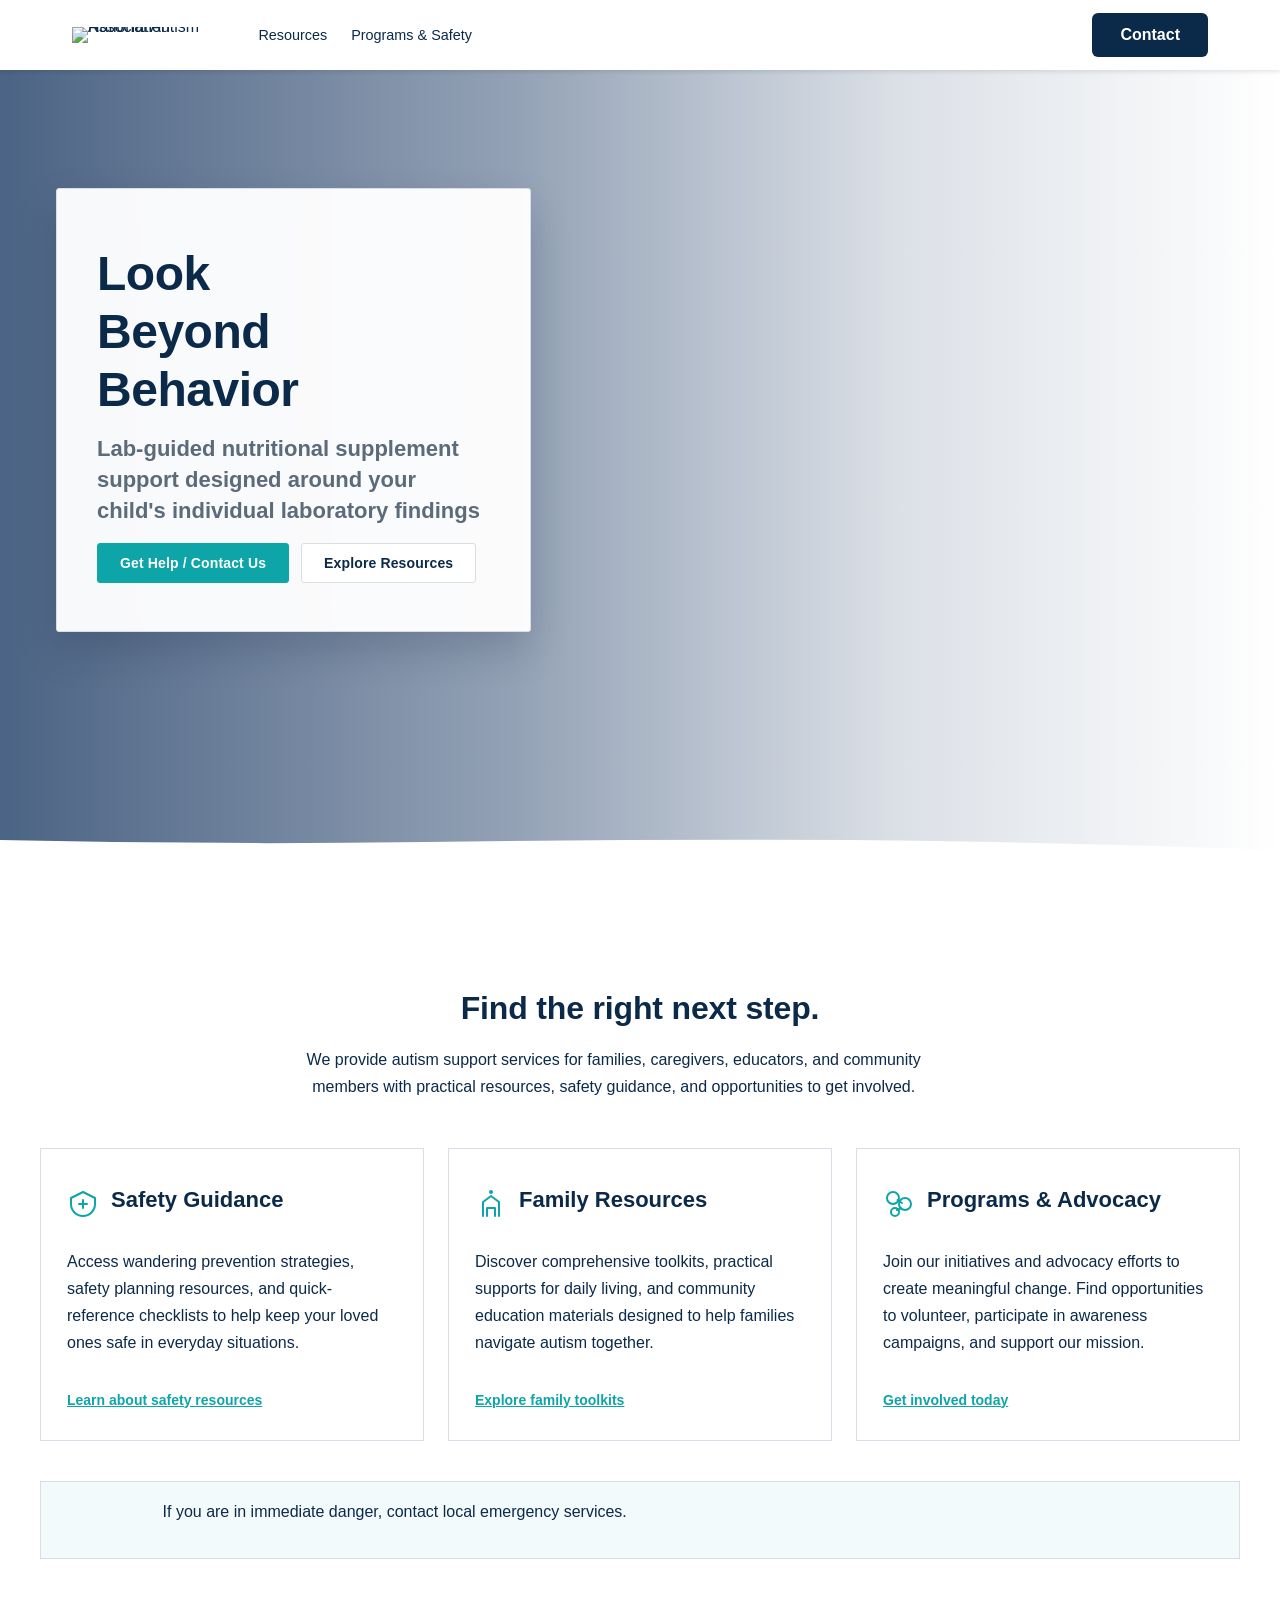
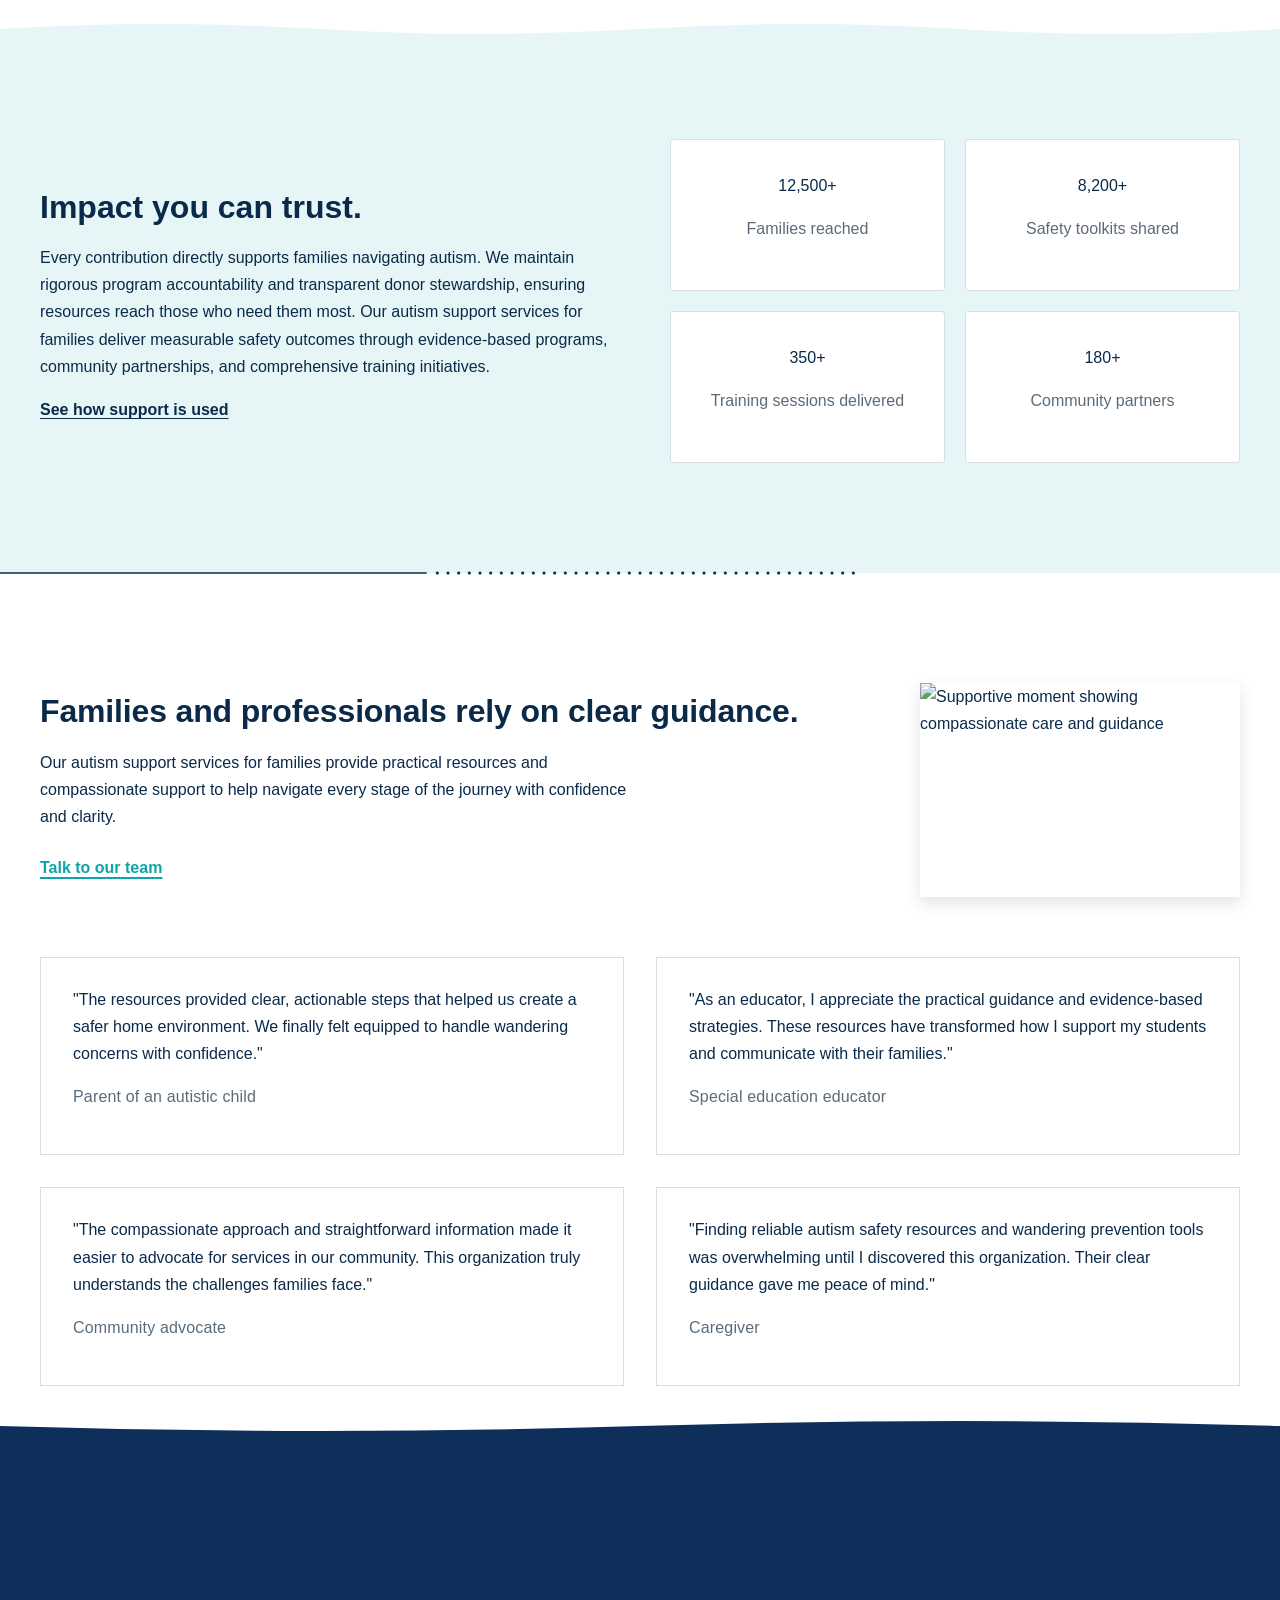
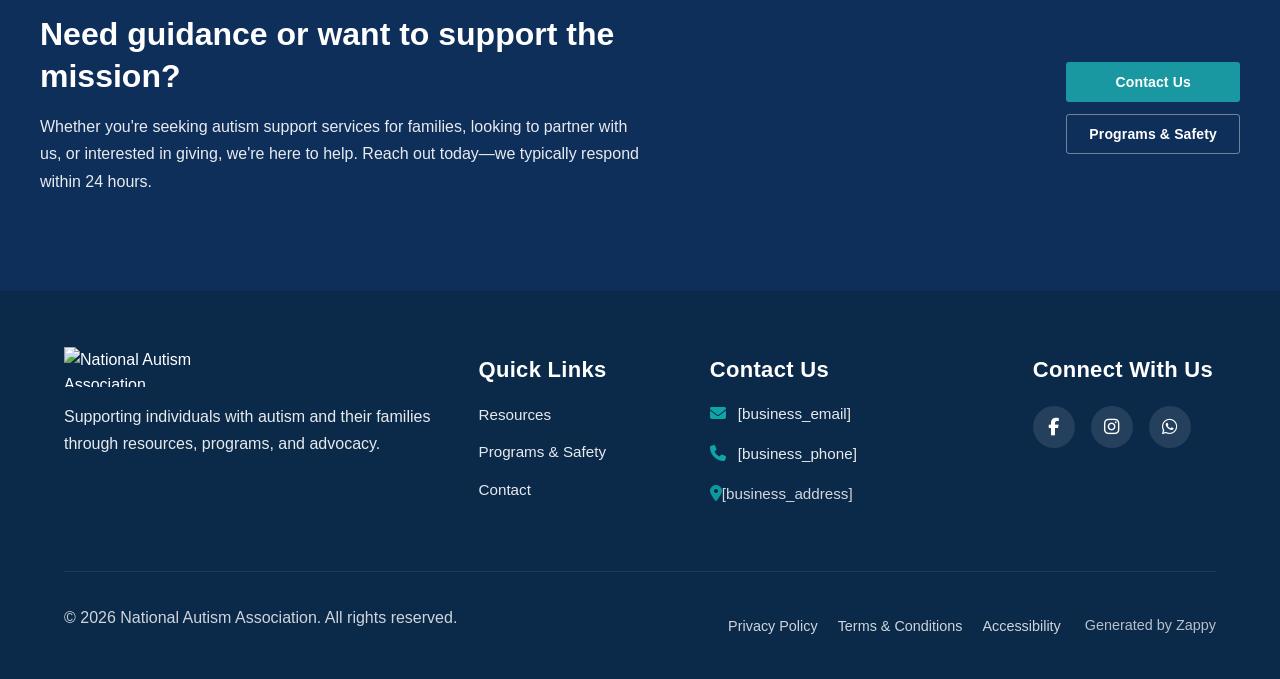
==== commit bfeed307: "Background sync: Progressive GitHub Sync" ====
--- a/public/index.html
+++ b/public/index.html
@@ -1 +1 @@
-<!doctype html><html dir="ltr" lang="en"><head><meta charset="UTF-8"><meta content="width=device-width,initial-scale=1" name="viewport"><meta content="index, follow" name="robots"><title>Autism Support Services for Families — National Autism Association</title><meta content="Empowering families with autism support services, safety resources, and life-saving programs. Get expert guidance to help your child thrive today." name="description"><meta content="autism support services for families, how to help a child with autism, autism resources, autism family support, autism advocacy" name="keywords"><link href="/assets/favicon.ico" rel="icon" type="image/x-icon"><link href="/assets/favicon-16x16.png" rel="icon" type="image/png" sizes="16x16"><link href="/assets/favicon-32x32.png" rel="icon" type="image/png" sizes="32x32"><link href="/assets/favicon-48x48.png" rel="icon" type="image/png" sizes="48x48"><link href="/assets/favicon-192x192.png" rel="icon" type="image/png" sizes="192x192"><link href="/assets/favicon-512x512.png" rel="icon" type="image/png" sizes="512x512"><link href="/assets/apple-touch-icon.png" rel="apple-touch-icon"><script>!function(){"use strict";var t="7862ba1f-f9c9-431b-b9f4-2b75badfbd9a",e="https://api.zappy5.com/api/analytics/track",a=18e5,n=2592e6,o=!0,i=!0,r=!0;var s=function(){var e="zappy_visitor_"+t,a=null;try{if(a=localStorage.getItem(e)){var o=JSON.parse(a),i=Date.now();if(i-o.created<n)return o.lastSeen=i,localStorage.setItem(e,JSON.stringify(o)),o.id}}catch(t){console.warn("Zappy Analytics: LocalStorage not available")}var r="zv_"+Date.now()+"_"+Math.random().toString(36).substr(2,9);try{localStorage.setItem(e,JSON.stringify({id:r,created:Date.now(),lastSeen:Date.now()}))}catch(t){}return r}(),c=function(){var e="zappy_session_"+t,n=null;try{if(n=sessionStorage.getItem(e)){var o=JSON.parse(n),i=Date.now();if(i-o.timestamp<a)return o.timestamp=i,sessionStorage.setItem(e,JSON.stringify(o)),o.id}}catch(t){console.warn("Zappy Analytics: SessionStorage not available")}var r="zs_"+Date.now()+"_"+Math.random().toString(36).substr(2,9);try{sessionStorage.setItem(e,JSON.stringify({id:r,timestamp:Date.now()}))}catch(t){}return r}();function l(a,n){n=n||{};var o={website_id:t,event_type:a,page_path:window.location.pathname,referrer:document.referrer||"direct",visitor_id:s,session_id:c,metadata:n};if(navigator.sendBeacon){var i=new Blob([JSON.stringify(o)],{type:"application/json"});navigator.sendBeacon(e,i)}else fetch(e,{method:"POST",headers:{"Content-Type":"application/json"},body:JSON.stringify(o),keepalive:!0}).catch(function(t){console.warn("Zappy Analytics: Failed to track event",t)})}o&&l("pageview",{title:document.title,url:window.location.href}),i&&document.addEventListener("click",function(t){var e=t.target;if("BUTTON"===e.tagName||e.closest("button")){var a="BUTTON"===e.tagName?e:e.closest("button");l("click",{element:"button",text:a.textContent.trim().substring(0,100),id:a.id||null,class:a.className||null})}else if("A"===e.tagName||e.closest("a")){var n="A"===e.tagName?e:e.closest("a");l("navigation",{element:"link",text:n.textContent.trim().substring(0,100),href:n.href,external:n.hostname!==window.location.hostname})}},!0),r&&document.addEventListener("submit",function(t){var e=t.target;l("form_submit",{form_id:e.id||null,form_name:e.name||null,form_action:e.action||null,form_method:e.method||"GET"})},!0);var d=Date.now();window.addEventListener("beforeunload",function(){l("page_unload",{time_on_page:Math.floor((Date.now()-d)/1e3),page_path:window.location.pathname})}),window.zappyAnalytics={track:l,getVisitorId:function(){return s},getSessionId:function(){return c}}}()</script><meta content="Autism Support Services for Families — National Autism Association" property="og:title"><meta content="Empowering families with autism support services, safety resources, and life-saving programs. Get expert guidance to help your child thrive today." property="og:description"><meta content="website" property="og:type"><meta content="en_US" property="og:locale"><meta content="summary_large_image" name="twitter:card"><meta content="Autism Support Services for Families — National Autism Association" name="twitter:title"><meta content="Empowering families with autism support services, safety resources, and life-saving programs. Get expert guidance to help your child thrive today." name="twitter:description"><link href="https://cdnjs.cloudflare.com/ajax/libs/font-awesome/6.4.0/css/all.min.css" rel="stylesheet"><link href="/assets/favicon.ico" rel="icon" type="image/x-icon"><link href="/assets/favicon-16x16.png" rel="icon" type="image/png" sizes="16x16"><link href="/assets/favicon-32x32.png" rel="icon" type="image/png" sizes="32x32"><link href="/assets/favicon-48x48.png" rel="icon" type="image/png" sizes="48x48"><link href="/assets/favicon-192x192.png" rel="icon" type="image/png" sizes="192x192"><link href="/assets/favicon-512x512.png" rel="icon" type="image/png" sizes="512x512"><link href="/assets/apple-touch-icon.png" rel="apple-touch-icon"><link href="https://cdn.jsdelivr.net/npm/vanilla-cookieconsent@3/dist/cookieconsent.css" rel="stylesheet"><script src="https://cdn.jsdelivr.net/npm/vanilla-cookieconsent@3/dist/cookieconsent.umd.js"></script><script src="https://cdn.jsdelivr.net/gh/mickidum/acc_toolbar/acctoolbar/acctoolbar.min.js"></script><link href="/styles.css" rel="stylesheet"><style id="zappy-dropdown-submenu-styles">#navMenu li:has(.sub-menu),.nav-menu li:has(.sub-menu),.navbar li:has(.sub-menu),nav li:has(.sub-menu){position:relative}#navMenu .sub-menu,.nav-menu .sub-menu,.navbar .sub-menu,nav .sub-menu{display:block!important;position:absolute!important;top:100%;left:0;min-width:220px;background:#fff;border-radius:8px;box-shadow:0 8px 25px rgba(0,0,0,.15);padding:8px 0;opacity:0;visibility:hidden;transform:translateY(10px);transition:all .3s ease;z-index:1000;list-style:none;pointer-events:none}#navMenu li:hover>.sub-menu,.nav-menu li:hover>.sub-menu,.navbar li:hover>.sub-menu,nav li:hover>.sub-menu{opacity:1!important;visibility:visible!important;transform:translateY(0)!important;pointer-events:auto!important}.sub-menu li{list-style:none;margin:0;padding:0}.sub-menu a{display:block!important;padding:10px 16px!important;color:#333!important;font-weight:500;text-decoration:none;white-space:nowrap;transition:background-color .2s}.sub-menu a:hover{background-color:#f5f5f5}[dir=rtl] .nav-menu .sub-menu,[dir=rtl] .navbar .sub-menu,[dir=rtl] nav .sub-menu,html[lang=ar] .nav-menu .sub-menu,html[lang=ar] .navbar .sub-menu,html[lang=ar] nav .sub-menu,html[lang=he] .nav-menu .sub-menu,html[lang=he] .navbar .sub-menu,html[lang=he] nav .sub-menu{left:auto!important;right:0!important}.sub-menu:empty,.sub-menu:not(:has(li)),.sub-menu:not(:has(li:not(.zappy-hidden-menu-item))){display:none!important;opacity:0!important;visibility:hidden!important;pointer-events:none!important}li:has(.menu-group-title):hover>.sub-menu{opacity:1!important;visibility:visible!important;transform:translateY(0)!important;pointer-events:auto!important}#navMenu>li>.menu-group-title,.nav-menu>li>.menu-group-title{display:inline-block;padding:.5rem 1rem;cursor:default;user-select:none}@media (max-width:768px){#navMenu .sub-menu,.nav-menu .sub-menu,.navbar .sub-menu,nav .sub-menu{position:static!important;transform:none!important;box-shadow:none!important;background:0 0!important;max-height:0;overflow:hidden;opacity:0;visibility:hidden;transition:max-height .3s ease,opacity .3s ease;padding:0!important;border-radius:0!important}.sub-menu.mobile-expanded{max-height:500px!important;opacity:1!important;visibility:visible!important;padding:8px 0 8px 16px!important}[dir=rtl] .sub-menu.mobile-expanded,html[lang=he] .sub-menu.mobile-expanded{padding:8px 16px 8px 0!important}#navMenu li:hover>.sub-menu,.nav-menu li:hover>.sub-menu,.navbar li:hover>.sub-menu,nav li:hover>.sub-menu{opacity:0;visibility:hidden;pointer-events:none}#navMenu li>.sub-menu.mobile-expanded,.nav-menu li>.sub-menu.mobile-expanded,.navbar li>.sub-menu.mobile-expanded,nav li>.sub-menu.mobile-expanded{opacity:1!important;visibility:visible!important;pointer-events:auto!important}#navMenu li:has(.sub-menu),.nav-menu li:has(.sub-menu),.navbar li:has(.sub-menu),nav li:has(.sub-menu){display:flex!important;flex-wrap:wrap!important;align-items:center!important;position:relative!important;min-height:44px!important}#navMenu li:has(.sub-menu)>a,.nav-menu li:has(.sub-menu)>a,.navbar li:has(.sub-menu)>a,nav li:has(.sub-menu)>a{flex:1!important;min-width:0!important}#navMenu li:has(.sub-menu)>.menu-group-title,.nav-menu li:has(.sub-menu)>.menu-group-title,.navbar li:has(.sub-menu)>.menu-group-title,nav li:has(.sub-menu)>.menu-group-title{flex:1!important;min-width:0!important;padding:0!important;line-height:inherit!important}#navMenu li:has(.sub-menu)>.sub-menu,.nav-menu li:has(.sub-menu)>.sub-menu,.navbar li:has(.sub-menu)>.sub-menu,nav li:has(.sub-menu)>.sub-menu{flex-basis:100%!important;width:100%!important}#navMenu li:has(.sub-menu)>a [class*=arrow],#navMenu li:has(.sub-menu)>a [class*=chevron],.nav-menu li:has(.sub-menu)>a .fa-angle-down,.nav-menu li:has(.sub-menu)>a .fa-chevron-down,.nav-menu li:has(.sub-menu)>a [class*=arrow],.nav-menu li:has(.sub-menu)>a [class*=chevron],nav li:has(.sub-menu)>a [class*=arrow],nav li:has(.sub-menu)>a [class*=chevron]{display:none!important;visibility:hidden!important}.mobile-submenu-toggle{display:flex!important;align-items:center!important;justify-content:center!important;width:44px!important;height:auto!important;background:0 0!important;border:none!important;cursor:pointer!important;color:var(--text-dark)!important;position:static!important;flex-shrink:0!important;align-self:stretch!important;z-index:2!important;padding:0!important;margin:0!important}.mobile-submenu-toggle::after{content:''!important;width:0!important;height:0!important;border-left:6px solid transparent!important;border-right:6px solid transparent!important;border-top:7px solid currentColor!important;transition:transform .3s ease!important}.mobile-submenu-toggle.expanded::after{transform:rotate(180deg)!important}.sub-menu a{padding:10px 0!important;display:block!important;color:var(--text-dark)!important}.navbar .sub-menu li a,.zappy-products-dropdown .sub-menu a,nav.navbar .sub-menu li a{color:var(--text-dark)!important}}@media (min-width:769px){.mobile-submenu-toggle{display:none!important}}</style><style id="zappy-widget-visibility">#mic-access-tool-box,#mic-access-tool-general-button,#mic-init-access-tool #mic-access-tool-box,#mic-init-access-tool #mic-access-tool-general-button,#mic-init-access-tool .mic-access-tool-general-button,._access-icon,._access-menu,.mic-access-tool-box,.mic-access-tool-general-button,div[id*=mic-access-tool-box]{display:none!important;visibility:hidden!important;opacity:0!important;pointer-events:none!important}</style></head><body><nav class="navbar"><button aria-label="Menu" class="mobile-toggle" id="mobileToggle"><svg viewbox="0 0 24 24" fill="none" height="24" width="24" class="hamburger-icon"><path d="M3 12h18M3 6h18M3 18h18" stroke="currentColor" stroke-linecap="round" stroke-width="2"></path></svg><svg viewbox="0 0 24 24" fill="none" height="24" width="24" class="close-icon" style="display:none"><path d="M18 6L6 18M6 6l12 12" stroke="currentColor" stroke-linecap="round" stroke-width="2"></path></svg></button><button aria-label="Call" class="phone-header-btn"><svg viewbox="0 0 24 24" fill="currentColor" height="20" width="20"><path d="M22 16.92v3a2 2 0 0 1-2.18 2 19.79 19.79 0 0 1-8.63-3.07 19.5 19.5 0 0 1-6-6 19.79 19.79 0 0 1-3.07-8.67A2 2 0 0 1 4.11 2h3a2 2 0 0 1 2 1.72 12.84 12.84 0 0 0 .7 2.81 2 2 0 0 1-.45 2.11L8.09 9.91a16 16 0 0 0 6 6l1.27-1.27a2 2 0 0 1 2.11-.45 12.84 12.84 0 0 0 2.81.7A2 2 0 0 1 22 16.92z"></path></svg></button><div class="nav-container"><div class="nav-brand"><a href="/" class="logo-link"><img alt="National Autism Association" src="/assets/national-autism-association-nonprofit-healthcare-disability-services-logo.webp" class="logo"></a></div><ul class="nav-menu" id="navMenu"><li><a href="/resources">Resources</a></li><li><a href="/programs-safety">Programs &amp; Safety</a></li></ul><div class="nav-cta-container"><a href="/contact" class="nav-cta-btn">Contact</a></div></div></nav><main><section class="home-hero-section" data-layout-spec="Home-hero" data-hero-type="fullscreen-scrim"><div class="home-hero-section__bg-wrapper"><img alt="Family support and connection" src="/assets/site-home-hero-bg.webp" class="home-hero-section__bg-image" data-context="Warm, supportive photograph showing a diverse family with an autistic child engaged in a positive activity together - perhaps playing, learning, or enjoying time outdoors. Focus on connection, safety, and hope. Soft natural lighting, authentic emotions, inclusive representation. Healthcare/nonprofit aesthetic with professional quality." data-hero-bg="true" data-placeholder="home-hero-bg" data-preserve-bg="0" height="1080" width="1920"><div class="home-hero-section__scrim" aria-hidden="true"></div></div><div class="home-hero-section__content-wrapper"><div class="home-hero-section__overlay-card"><h1 class="home-hero-section__headline">Support, safety, and resources for autism.</h1><h3 class="home-hero-section__subtitle">We provide urgent safety support, comprehensive family resources, and community programs to help families navigate autism with confidence and care.</h3><div class="home-hero-section__cta-row"><a href="/contact" class="home-hero-section__btn home-hero-section__btn--primary">Get Help / Contact Us</a><a href="/resources" class="home-hero-section__btn home-hero-section__btn--secondary">Explore Resources</a></div></div></div><div class="home-hero-section__divider-wrapper"><svg viewbox="0 0 1200 80" xmlns="http://www.w3.org/2000/svg" aria-hidden="true" data-no-icon-edit="true" preserveaspectratio="none"><path d="M0,80 L0,20 Q200,25 400,22 T800,20 Q1000,22 1200,30 L1200,80 Z" fill="var(--bg-light)"></path></svg></div></section><section class="home-services-section" data-layout-spec="Home-services"><div class="home-services-container"><div class="home-services-header"><h2>Find the right next step.</h2><p>We provide autism support services for families, caregivers, educators, and community members with practical resources, safety guidance, and opportunities to get involved.</p></div><div class="home-services-grid"><article class="home-services-card"><div class="home-services-card-header"><svg viewbox="0 0 32 32" xmlns="http://www.w3.org/2000/svg" class="home-services-icon" data-element-type="icon" data-icon-type="svg" fill="none" height="32" width="32"><path d="M16 4L4 10V16C4 22.627 9.373 28 16 28C22.627 28 28 22.627 28 16V10L16 4Z" stroke="currentColor" stroke-linecap="round" stroke-width="2" stroke-linejoin="round"></path><path d="M16 12V20M12 16H20" stroke="currentColor" stroke-linecap="round" stroke-width="2"></path></svg><h3>Safety Guidance</h3></div><p>Access wandering prevention strategies, safety planning resources, and quick-reference checklists to help keep your loved ones safe in everyday situations.</p><a href="/programs-safety" class="home-services-link">Learn about safety resources</a></article><article class="home-services-card"><div class="home-services-card-header"><svg viewbox="0 0 32 32" xmlns="http://www.w3.org/2000/svg" class="home-services-icon" data-element-type="icon" data-icon-type="svg" fill="none" height="32" width="32"><path d="M8 28V14L16 8L24 14V28" stroke="currentColor" stroke-linecap="round" stroke-width="2" stroke-linejoin="round"></path><path d="M12 28V20H20V28" stroke="currentColor" stroke-linecap="round" stroke-width="2" stroke-linejoin="round"></path><circle cx="16" cy="4" r="2" fill="currentColor"></circle></svg><h3>Family Resources</h3></div><p>Discover comprehensive toolkits, practical supports for daily living, and community education materials designed to help families navigate autism together.</p><a href="/resources" class="home-services-link">Explore family toolkits</a></article><article class="home-services-card"><div class="home-services-card-header"><svg viewbox="0 0 32 32" xmlns="http://www.w3.org/2000/svg" class="home-services-icon" data-element-type="icon" data-icon-type="svg" fill="none" height="32" width="32"><circle cx="10" cy="10" r="6" stroke="currentColor" stroke-width="2"></circle><circle cx="22" cy="16" r="6" stroke="currentColor" stroke-width="2"></circle><circle cx="12" cy="24" r="4" stroke="currentColor" stroke-width="2"></circle><path d="M14.5 12L19 15M18 20L14 22" stroke="currentColor" stroke-linecap="round" stroke-width="2"></path></svg><h3>Programs &amp; Advocacy</h3></div><p>Join our initiatives and advocacy efforts to create meaningful change. Find opportunities to volunteer, participate in awareness campaigns, and support our mission.</p><a href="/programs-safety" class="home-services-link">Get involved today</a></article></div><div class="home-services-emergency-notice"><p>If you are in immediate danger, contact local emergency services.</p></div></div><div class="home-services-divider-wrapper"><svg viewbox="0 0 1200 60" xmlns="http://www.w3.org/2000/svg" aria-hidden="true" data-no-icon-edit="true" preserveaspectratio="none"><path d="M0,60 L0,30 Q150,20 300,30 T600,30 Q750,20 900,30 T1200,30 L1200,60 Z" fill="var(--accent)"></path></svg></div></section><section class="home-stats-section" data-layout-spec="Home-stats"><div class="home-stats-container"><div class="home-stats-content"><h2>Impact you can trust.</h2><p>Every contribution directly supports families navigating autism. We maintain rigorous program accountability and transparent donor stewardship, ensuring resources reach those who need them most. Our autism support services for families deliver measurable safety outcomes through evidence-based programs, community partnerships, and comprehensive training initiatives.</p><a href="/contact" class="home-stats-link">See how support is used</a></div><div class="home-stats-metrics"><div class="home-stats-tile"><p class="home-stats-number">12,500+</p><p class="home-stats-label">Families reached</p></div><div class="home-stats-tile"><p class="home-stats-number">8,200+</p><p class="home-stats-label">Safety toolkits shared</p></div><div class="home-stats-tile"><p class="home-stats-number">350+</p><p class="home-stats-label">Training sessions delivered</p></div><div class="home-stats-tile"><p class="home-stats-number">180+</p><p class="home-stats-label">Community partners</p></div></div></div><div class="home-stats-divider-wrapper"><svg viewbox="0 0 1200 60" xmlns="http://www.w3.org/2000/svg" aria-hidden="true" data-no-icon-edit="true" preserveaspectratio="none"><path d="M0,60 L0,30 L400,30 L410,30.5 L420,30 L800,30 L810,30.5 L820,30 L1200,30 L1200,60 Z" fill="var(--bg-light)"></path><line stroke="var(--primary)" stroke-width="1.5" x1="0" x2="400" y1="30" y2="30"></line><circle cx="410" cy="30" r="1.5" fill="var(--primary)"></circle><circle cx="420" cy="30" r="1.5" fill="var(--primary)"></circle><circle cx="430" cy="30" r="1.5" fill="var(--primary)"></circle><circle cx="440" cy="30" r="1.5" fill="var(--primary)"></circle><circle cx="450" cy="30" r="1.5" fill="var(--primary)"></circle><circle cx="460" cy="30" r="1.5" fill="var(--primary)"></circle><circle cx="470" cy="30" r="1.5" fill="var(--primary)"></circle><circle cx="480" cy="30" r="1.5" fill="var(--primary)"></circle><circle cx="490" cy="30" r="1.5" fill="var(--primary)"></circle><circle cx="500" cy="30" r="1.5" fill="var(--primary)"></circle><circle cx="510" cy="30" r="1.5" fill="var(--primary)"></circle><circle cx="520" cy="30" r="1.5" fill="var(--primary)"></circle><circle cx="530" cy="30" r="1.5" fill="var(--primary)"></circle><circle cx="540" cy="30" r="1.5" fill="var(--primary)"></circle><circle cx="550" cy="30" r="1.5" fill="var(--primary)"></circle><circle cx="560" cy="30" r="1.5" fill="var(--primary)"></circle><circle cx="570" cy="30" r="1.5" fill="var(--primary)"></circle><circle cx="580" cy="30" r="1.5" fill="var(--primary)"></circle><circle cx="590" cy="30" r="1.5" fill="var(--primary)"></circle><circle cx="600" cy="30" r="1.5" fill="var(--primary)"></circle><circle cx="610" cy="30" r="1.5" fill="var(--primary)"></circle><circle cx="620" cy="30" r="1.5" fill="var(--primary)"></circle><circle cx="630" cy="30" r="1.5" fill="var(--primary)"></circle><circle cx="640" cy="30" r="1.5" fill="var(--primary)"></circle><circle cx="650" cy="30" r="1.5" fill="var(--primary)"></circle><circle cx="660" cy="30" r="1.5" fill="var(--primary)"></circle><circle cx="670" cy="30" r="1.5" fill="var(--primary)"></circle><circle cx="680" cy="30" r="1.5" fill="var(--primary)"></circle><circle cx="690" cy="30" r="1.5" fill="var(--primary)"></circle><circle cx="700" cy="30" r="1.5" fill="var(--primary)"></circle><circle cx="710" cy="30" r="1.5" fill="var(--primary)"></circle><circle cx="720" cy="30" r="1.5" fill="var(--primary)"></circle><circle cx="730" cy="30" r="1.5" fill="var(--primary)"></circle><circle cx="740" cy="30" r="1.5" fill="var(--primary)"></circle><circle cx="750" cy="30" r="1.5" fill="var(--primary)"></circle><circle cx="760" cy="30" r="1.5" fill="var(--primary)"></circle><circle cx="770" cy="30" r="1.5" fill="var(--primary)"></circle><circle cx="780" cy="30" r="1.5" fill="var(--primary)"></circle><circle cx="790" cy="30" r="1.5" fill="var(--primary)"></circle><circle cx="800" cy="30" r="1.5" fill="var(--primary)"></circle></svg></div></section><section class="home-testimonials-section" data-layout-spec="Home-testimonials"><div class="home-testimonials-container"><div class="home-testimonials-intro-wrapper"><div class="home-testimonials-intro-content"><h2>Families and professionals rely on clear guidance.</h2><p>Our autism support services for families provide practical resources and compassionate support to help navigate every stage of the journey with confidence and clarity.</p><div class="home-testimonials-cta-wrapper"><a href="/contact" class="home-testimonials-cta-link">Talk to our team</a></div></div><div class="home-testimonials-intro-image"><img alt="Supportive moment showing compassionate care and guidance" src="/assets/site-home-testimonials-image-1.webp" data-context="A warm, naturally-lit photograph showing a calm, supportive moment - perhaps a caregiver or educator smiling gently while working with materials on a table, or a parent reading with their child in a bright, peaceful home setting. Bright natural light, soft focus background, genuine expressions of care and understanding. Avoid clinical or staged scenes - aim for authentic, hopeful moments that convey trust and compassion in autism support services." data-placeholder="home-testimonials-image-1" height="400" width="600"></div></div><div class="home-testimonials-grid"><div class="home-testimonials-card"><p class="home-testimonials-quote">"The resources provided clear, actionable steps that helped us create a safer home environment. We finally felt equipped to handle wandering concerns with confidence."</p><p class="home-testimonials-attribution">Parent of an autistic child</p></div><div class="home-testimonials-card"><p class="home-testimonials-quote">"As an educator, I appreciate the practical guidance and evidence-based strategies. These resources have transformed how I support my students and communicate with their families."</p><p class="home-testimonials-attribution">Special education educator</p></div><div class="home-testimonials-card"><p class="home-testimonials-quote">"The compassionate approach and straightforward information made it easier to advocate for services in our community. This organization truly understands the challenges families face."</p><p class="home-testimonials-attribution">Community advocate</p></div><div class="home-testimonials-card"><p class="home-testimonials-quote">"Finding reliable autism safety resources and wandering prevention tools was overwhelming until I discovered this organization. Their clear guidance gave me peace of mind."</p><p class="home-testimonials-attribution">Caregiver</p></div></div></div><div class="home-testimonials-divider-wrapper"><svg viewbox="0 0 1200 120" xmlns="http://www.w3.org/2000/svg" aria-hidden="true" data-no-icon-edit="true" preserveaspectratio="none"><defs><linearGradient id="testimonials-gradient" x1="0%" x2="0%" y1="0%" y2="100%"><stop offset="0%" style="stop-color:#FFFFFF;stop-opacity:1"></stop><stop offset="50%" style="stop-color:#FFFFFF;stop-opacity:0.4"></stop><stop offset="100%" style="stop-color:#0B2A4A"></stop></linearGradient></defs><path d="M0,120 L0,20 Q300,30 600,20 T1200,20 L1200,120 Z" fill="#0F2F5B"></path><path d="M0,120 L0,40 Q300,50 600,40 T1200,40 L1200,120 Z" fill="#0F2F5B"></path></svg></div></section><section class="home-cta-section" data-layout-spec="Home-cta"><div class="home-cta-container"><div class="home-cta-content"><div class="home-cta-text"><h2>Need guidance or want to support the mission?</h2><p>Whether you're seeking autism support services for families, looking to partner with us, or interested in giving, we're here to help. Reach out today—we typically respond within 24 hours.</p></div><div class="home-cta-buttons"><a href="/contact" class="btn-primary">Contact Us</a><a href="/programs-safety" class="btn-secondary">Programs &amp; Safety</a></div></div></div></section></main><footer class="site-footer"><div class="footer-container"><div class="footer-top"><div class="footer-column footer-about"><img alt="National Autism Association" src="/assets/national-autism-association-nonprofit-healthcare-disability-services-logo.webp" class="logo"><p class="footer-tagline">Supporting individuals with autism and their families through resources, programs, and advocacy.</p></div><div class="footer-column footer-links"><h3 class="footer-heading">Quick Links</h3><ul class="footer-nav"><li><a href="/resources">Resources</a></li><li><a href="/programs-safety">Programs &amp; Safety</a></li><li><a href="/contact">Contact</a></li></ul></div><div class="footer-column footer-contact"><h3 class="footer-heading">Contact Us</h3><ul class="contact-list"><li><i class="fas fa-envelope"></i><a href="mailto:[business_email]">[business_email]</a></li><li><i class="fas fa-phone"></i><a href="tel:[business_phone]">[business_phone]</a></li><li><a href="/"><i class="fas fa-map-marker-alt"></i><span>[business_address]</span></a></li></ul></div><div class="footer-column footer-social"><h3 class="footer-heading">Connect With Us</h3><div class="social-links"><a href="[facebook_handle]" aria-label="Facebook"><i class="fab fa-facebook-f"></i></a><a href="[instagram_handle]" aria-label="Instagram"><i class="fab fa-instagram"></i></a><a href="[whatsapp_handle]" aria-label="WhatsApp"><i class="fab fa-whatsapp"></i></a></div></div></div><div class="footer-bottom"><div class="footer-bottom-left"><p class="copyright">© 2026 National Autism Association. All rights reserved.</p></div><div class="footer-bottom-right"><ul class="legal-links"><li><a href="/privacy">Privacy Policy</a></li><li><a href="/terms">Terms &amp; Conditions</a></li><li><a href="/accessibility">Accessibility</a></li></ul><a href="https://zappy5.com" class="zappy-attribution" target="_blank">Generated by Zappy</a></div></div></div></footer><a href="https://wa.me/[whatsapp_handle]" class="whatsapp-float" aria-label="WhatsApp"><i class="fab fa-whatsapp"></i></a><div data-integration="accessibility:toolbar"></div><script src="/script.js"></script><script id="zappy-mobile-submenu-script">!function(){function e(){if(window.innerWidth>768)return document.querySelectorAll(".mobile-submenu-toggle").forEach(function(e){e.remove()}),void document.querySelectorAll(".sub-menu.mobile-expanded").forEach(function(e){e.classList.remove("mobile-expanded")});document.querySelectorAll(".nav-menu li:has(.sub-menu), nav li:has(.sub-menu), .navbar li:has(.sub-menu), #navMenu li:has(.sub-menu)").forEach(function(e){if(!e.querySelector(".mobile-submenu-toggle")){var t=e.querySelector(".sub-menu"),n=e.querySelector(":scope > a");if(t&&n){var o=document.createElement("button");o.className="mobile-submenu-toggle",o.setAttribute("aria-label","Toggle submenu"),o.setAttribute("type","button"),n.insertAdjacentElement("afterend",o),o.addEventListener("click",function(e){e.preventDefault(),e.stopPropagation(),document.querySelectorAll(".sub-menu.mobile-expanded").forEach(function(e){if(e!==t){e.classList.remove("mobile-expanded");var n=e.parentElement.querySelector(".mobile-submenu-toggle");n&&n.classList.remove("expanded")}}),t.classList.toggle("mobile-expanded"),o.classList.toggle("expanded")})}}})}var t;"loading"===document.readyState?document.addEventListener("DOMContentLoaded",e):e(),window.addEventListener("resize",function(){clearTimeout(t),t=setTimeout(e,250)});var n=new MutationObserver(function(t){t.forEach(function(t){if("attributes"===t.type){var n=t.target;n.classList&&(n.classList.contains("active")||n.classList.contains("open"))&&setTimeout(e,100)}})});setTimeout(function(){document.querySelectorAll(".mobile-menu, .nav-menu, #navMenu, nav").forEach(function(e){n.observe(e,{attributes:!0,attributeFilter:["class","style"]})})},500)}()</script></body></html>+<!doctype html><html dir="ltr" lang="en"><head><meta charset="UTF-8"><meta content="width=device-width,initial-scale=1" name="viewport"><meta content="index, follow" name="robots"><title>Autism Support Services for Families — National Autism Association</title><meta content="Empowering families with autism support services, safety resources, and life-saving programs. Get expert guidance to help your child thrive today." name="description"><meta content="autism support services for families, how to help a child with autism, autism resources, autism family support, autism advocacy" name="keywords"><link href="/assets/favicon.ico" rel="icon" type="image/x-icon"><link href="/assets/favicon-16x16.png" rel="icon" type="image/png" sizes="16x16"><link href="/assets/favicon-32x32.png" rel="icon" type="image/png" sizes="32x32"><link href="/assets/favicon-48x48.png" rel="icon" type="image/png" sizes="48x48"><link href="/assets/favicon-192x192.png" rel="icon" type="image/png" sizes="192x192"><link href="/assets/favicon-512x512.png" rel="icon" type="image/png" sizes="512x512"><link href="/assets/apple-touch-icon.png" rel="apple-touch-icon"><script>!function(){"use strict";var t="7862ba1f-f9c9-431b-b9f4-2b75badfbd9a",e="https://api.zappy5.com/api/analytics/track",a=18e5,n=2592e6,o=!0,i=!0,r=!0;var s=function(){var e="zappy_visitor_"+t,a=null;try{if(a=localStorage.getItem(e)){var o=JSON.parse(a),i=Date.now();if(i-o.created<n)return o.lastSeen=i,localStorage.setItem(e,JSON.stringify(o)),o.id}}catch(t){console.warn("Zappy Analytics: LocalStorage not available")}var r="zv_"+Date.now()+"_"+Math.random().toString(36).substr(2,9);try{localStorage.setItem(e,JSON.stringify({id:r,created:Date.now(),lastSeen:Date.now()}))}catch(t){}return r}(),c=function(){var e="zappy_session_"+t,n=null;try{if(n=sessionStorage.getItem(e)){var o=JSON.parse(n),i=Date.now();if(i-o.timestamp<a)return o.timestamp=i,sessionStorage.setItem(e,JSON.stringify(o)),o.id}}catch(t){console.warn("Zappy Analytics: SessionStorage not available")}var r="zs_"+Date.now()+"_"+Math.random().toString(36).substr(2,9);try{sessionStorage.setItem(e,JSON.stringify({id:r,timestamp:Date.now()}))}catch(t){}return r}();function l(a,n){n=n||{};var o={website_id:t,event_type:a,page_path:window.location.pathname,referrer:document.referrer||"direct",visitor_id:s,session_id:c,metadata:n};if(navigator.sendBeacon){var i=new Blob([JSON.stringify(o)],{type:"application/json"});navigator.sendBeacon(e,i)}else fetch(e,{method:"POST",headers:{"Content-Type":"application/json"},body:JSON.stringify(o),keepalive:!0}).catch(function(t){console.warn("Zappy Analytics: Failed to track event",t)})}o&&l("pageview",{title:document.title,url:window.location.href}),i&&document.addEventListener("click",function(t){var e=t.target;if("BUTTON"===e.tagName||e.closest("button")){var a="BUTTON"===e.tagName?e:e.closest("button");l("click",{element:"button",text:a.textContent.trim().substring(0,100),id:a.id||null,class:a.className||null})}else if("A"===e.tagName||e.closest("a")){var n="A"===e.tagName?e:e.closest("a");l("navigation",{element:"link",text:n.textContent.trim().substring(0,100),href:n.href,external:n.hostname!==window.location.hostname})}},!0),r&&document.addEventListener("submit",function(t){var e=t.target;l("form_submit",{form_id:e.id||null,form_name:e.name||null,form_action:e.action||null,form_method:e.method||"GET"})},!0);var d=Date.now();window.addEventListener("beforeunload",function(){l("page_unload",{time_on_page:Math.floor((Date.now()-d)/1e3),page_path:window.location.pathname})}),window.zappyAnalytics={track:l,getVisitorId:function(){return s},getSessionId:function(){return c}}}()</script><meta content="Autism Support Services for Families — National Autism Association" property="og:title"><meta content="Empowering families with autism support services, safety resources, and life-saving programs. Get expert guidance to help your child thrive today." property="og:description"><meta content="website" property="og:type"><meta content="en_US" property="og:locale"><meta content="summary_large_image" name="twitter:card"><meta content="Autism Support Services for Families — National Autism Association" name="twitter:title"><meta content="Empowering families with autism support services, safety resources, and life-saving programs. Get expert guidance to help your child thrive today." name="twitter:description"><link href="https://cdnjs.cloudflare.com/ajax/libs/font-awesome/6.4.0/css/all.min.css" rel="stylesheet"><link href="/assets/favicon.ico" rel="icon" type="image/x-icon"><link href="/assets/favicon-16x16.png" rel="icon" type="image/png" sizes="16x16"><link href="/assets/favicon-32x32.png" rel="icon" type="image/png" sizes="32x32"><link href="/assets/favicon-48x48.png" rel="icon" type="image/png" sizes="48x48"><link href="/assets/favicon-192x192.png" rel="icon" type="image/png" sizes="192x192"><link href="/assets/favicon-512x512.png" rel="icon" type="image/png" sizes="512x512"><link href="/assets/apple-touch-icon.png" rel="apple-touch-icon"><link href="https://cdn.jsdelivr.net/npm/vanilla-cookieconsent@3/dist/cookieconsent.css" rel="stylesheet"><script src="https://cdn.jsdelivr.net/npm/vanilla-cookieconsent@3/dist/cookieconsent.umd.js"></script><script src="https://cdn.jsdelivr.net/gh/mickidum/acc_toolbar/acctoolbar/acctoolbar.min.js"></script><link href="/styles.css" rel="stylesheet"><style id="zappy-dropdown-submenu-styles">#navMenu li:has(.sub-menu),.nav-menu li:has(.sub-menu),.navbar li:has(.sub-menu),nav li:has(.sub-menu){position:relative}#navMenu .sub-menu,.nav-menu .sub-menu,.navbar .sub-menu,nav .sub-menu{display:block!important;position:absolute!important;top:100%;left:0;min-width:220px;background:#fff;border-radius:8px;box-shadow:0 8px 25px rgba(0,0,0,.15);padding:8px 0;opacity:0;visibility:hidden;transform:translateY(10px);transition:all .3s ease;z-index:1000;list-style:none;pointer-events:none}#navMenu li:hover>.sub-menu,.nav-menu li:hover>.sub-menu,.navbar li:hover>.sub-menu,nav li:hover>.sub-menu{opacity:1!important;visibility:visible!important;transform:translateY(0)!important;pointer-events:auto!important}.sub-menu li{list-style:none;margin:0;padding:0}.sub-menu a{display:block!important;padding:10px 16px!important;color:#333!important;font-weight:500;text-decoration:none;white-space:nowrap;transition:background-color .2s}.sub-menu a:hover{background-color:#f5f5f5}[dir=rtl] .nav-menu .sub-menu,[dir=rtl] .navbar .sub-menu,[dir=rtl] nav .sub-menu,html[lang=ar] .nav-menu .sub-menu,html[lang=ar] .navbar .sub-menu,html[lang=ar] nav .sub-menu,html[lang=he] .nav-menu .sub-menu,html[lang=he] .navbar .sub-menu,html[lang=he] nav .sub-menu{left:auto!important;right:0!important}.sub-menu:empty,.sub-menu:not(:has(li)),.sub-menu:not(:has(li:not(.zappy-hidden-menu-item))){display:none!important;opacity:0!important;visibility:hidden!important;pointer-events:none!important}li:has(.menu-group-title):hover>.sub-menu{opacity:1!important;visibility:visible!important;transform:translateY(0)!important;pointer-events:auto!important}#navMenu>li>.menu-group-title,.nav-menu>li>.menu-group-title{display:inline-block;padding:.5rem 1rem;cursor:default;user-select:none}@media (max-width:768px){#navMenu .sub-menu,.nav-menu .sub-menu,.navbar .sub-menu,nav .sub-menu{position:static!important;transform:none!important;box-shadow:none!important;background:0 0!important;max-height:0;overflow:hidden;opacity:0;visibility:hidden;transition:max-height .3s ease,opacity .3s ease;padding:0!important;border-radius:0!important}.sub-menu.mobile-expanded{max-height:500px!important;opacity:1!important;visibility:visible!important;padding:8px 0 8px 16px!important}[dir=rtl] .sub-menu.mobile-expanded,html[lang=he] .sub-menu.mobile-expanded{padding:8px 16px 8px 0!important}#navMenu li:hover>.sub-menu,.nav-menu li:hover>.sub-menu,.navbar li:hover>.sub-menu,nav li:hover>.sub-menu{opacity:0;visibility:hidden;pointer-events:none}#navMenu li>.sub-menu.mobile-expanded,.nav-menu li>.sub-menu.mobile-expanded,.navbar li>.sub-menu.mobile-expanded,nav li>.sub-menu.mobile-expanded{opacity:1!important;visibility:visible!important;pointer-events:auto!important}#navMenu li:has(.sub-menu),.nav-menu li:has(.sub-menu),.navbar li:has(.sub-menu),nav li:has(.sub-menu){display:flex!important;flex-wrap:wrap!important;align-items:center!important;position:relative!important;min-height:44px!important}#navMenu li:has(.sub-menu)>a,.nav-menu li:has(.sub-menu)>a,.navbar li:has(.sub-menu)>a,nav li:has(.sub-menu)>a{flex:1!important;min-width:0!important}#navMenu li:has(.sub-menu)>.menu-group-title,.nav-menu li:has(.sub-menu)>.menu-group-title,.navbar li:has(.sub-menu)>.menu-group-title,nav li:has(.sub-menu)>.menu-group-title{flex:1!important;min-width:0!important;padding:0!important;line-height:inherit!important}#navMenu li:has(.sub-menu)>.sub-menu,.nav-menu li:has(.sub-menu)>.sub-menu,.navbar li:has(.sub-menu)>.sub-menu,nav li:has(.sub-menu)>.sub-menu{flex-basis:100%!important;width:100%!important}#navMenu li:has(.sub-menu)>a [class*=arrow],#navMenu li:has(.sub-menu)>a [class*=chevron],.nav-menu li:has(.sub-menu)>a .fa-angle-down,.nav-menu li:has(.sub-menu)>a .fa-chevron-down,.nav-menu li:has(.sub-menu)>a [class*=arrow],.nav-menu li:has(.sub-menu)>a [class*=chevron],nav li:has(.sub-menu)>a [class*=arrow],nav li:has(.sub-menu)>a [class*=chevron]{display:none!important;visibility:hidden!important}.mobile-submenu-toggle{display:flex!important;align-items:center!important;justify-content:center!important;width:44px!important;height:auto!important;background:0 0!important;border:none!important;cursor:pointer!important;color:var(--text-dark)!important;position:static!important;flex-shrink:0!important;align-self:stretch!important;z-index:2!important;padding:0!important;margin:0!important}.mobile-submenu-toggle::after{content:''!important;width:0!important;height:0!important;border-left:6px solid transparent!important;border-right:6px solid transparent!important;border-top:7px solid currentColor!important;transition:transform .3s ease!important}.mobile-submenu-toggle.expanded::after{transform:rotate(180deg)!important}.sub-menu a{padding:10px 0!important;display:block!important;color:var(--text-dark)!important}.navbar .sub-menu li a,.zappy-products-dropdown .sub-menu a,nav.navbar .sub-menu li a{color:var(--text-dark)!important}}@media (min-width:769px){.mobile-submenu-toggle{display:none!important}}</style><style id="zappy-widget-visibility">#mic-access-tool-box,#mic-access-tool-general-button,#mic-init-access-tool #mic-access-tool-box,#mic-init-access-tool #mic-access-tool-general-button,#mic-init-access-tool .mic-access-tool-general-button,._access-icon,._access-menu,.mic-access-tool-box,.mic-access-tool-general-button,div[id*=mic-access-tool-box]{display:none!important;visibility:hidden!important;opacity:0!important;pointer-events:none!important}</style></head><body><nav class="navbar"><button aria-label="Menu" class="mobile-toggle" id="mobileToggle"><svg viewBox="0 0 24 24" fill="none" height="24" width="24" class="hamburger-icon"><path d="M3 12h18M3 6h18M3 18h18" stroke="currentColor" stroke-linecap="round" stroke-width="2"></path></svg><svg viewBox="0 0 24 24" fill="none" height="24" width="24" class="close-icon" style="display:none"><path d="M18 6L6 18M6 6l12 12" stroke="currentColor" stroke-linecap="round" stroke-width="2"></path></svg></button><button aria-label="Call" class="phone-header-btn"><svg viewBox="0 0 24 24" fill="currentColor" height="20" width="20"><path d="M22 16.92v3a2 2 0 0 1-2.18 2 19.79 19.79 0 0 1-8.63-3.07 19.5 19.5 0 0 1-6-6 19.79 19.79 0 0 1-3.07-8.67A2 2 0 0 1 4.11 2h3a2 2 0 0 1 2 1.72 12.84 12.84 0 0 0 .7 2.81 2 2 0 0 1-.45 2.11L8.09 9.91a16 16 0 0 0 6 6l1.27-1.27a2 2 0 0 1 2.11-.45 12.84 12.84 0 0 0 2.81.7A2 2 0 0 1 22 16.92z"></path></svg></button><div class="nav-container"><div class="nav-brand"><a href="/" class="logo-link"><img alt="National Autism Association" src="/assets/national-autism-association-nonprofit-healthcare-disability-services-logo.webp" class="logo"></a></div><ul class="nav-menu" id="navMenu"><li><a href="/resources">Resources</a></li><li><a href="/programs-safety">Programs &amp; Safety</a></li></ul><div class="nav-cta-container"><a href="/contact" class="nav-cta-btn">Contact</a></div></div></nav><main><section class="home-hero-section" data-layout-spec="Home-hero" data-hero-type="fullscreen-scrim"><div class="home-hero-section__bg-wrapper"><img alt="Family support and connection" src="/assets/site-home-hero-bg.webp" class="home-hero-section__bg-image" data-context="Warm, supportive photograph showing a diverse family with an autistic child engaged in a positive activity together - perhaps playing, learning, or enjoying time outdoors. Focus on connection, safety, and hope. Soft natural lighting, authentic emotions, inclusive representation. Healthcare/nonprofit aesthetic with professional quality." data-hero-bg="true" data-placeholder="home-hero-bg" data-preserve-bg="0" height="1080" width="1920"><div class="home-hero-section__scrim" aria-hidden="true"></div></div><div class="home-hero-section__content-wrapper"><div class="home-hero-section__overlay-card"><h1 class="home-hero-section__headline">Look<br>Beyond<br>Behavior<br></h1><h3 class="home-hero-section__subtitle">Lab-guided nutritional supplement support designed around your child's individual laboratory findings</h3><div class="home-hero-section__cta-row"><a href="/contact" class="home-hero-section__btn home-hero-section__btn--primary">Get Help / Contact Us</a><a href="/resources" class="home-hero-section__btn home-hero-section__btn--secondary">Explore Resources</a></div></div></div><div class="home-hero-section__divider-wrapper"><svg viewBox="0 0 1200 80" xmlns="http://www.w3.org/2000/svg" aria-hidden="true" preserveAspectRatio="none"><path d="M0,80 L0,20 Q200,25 400,22 T800,20 Q1000,22 1200,30 L1200,80 Z" fill="var(--bg-light)"></path></svg></div></section><section class="home-services-section" data-layout-spec="Home-services"><div class="home-services-container"><div class="home-services-header"><h2>Find the right next step.</h2><p>We provide autism support services for families, caregivers, educators, and community members with practical resources, safety guidance, and opportunities to get involved.</p></div><div class="home-services-grid"><article class="home-services-card"><div class="home-services-card-header"><svg viewBox="0 0 32 32" xmlns="http://www.w3.org/2000/svg" class="home-services-icon" data-element-type="icon" data-icon-type="svg" fill="none" height="32" width="32"><path d="M16 4L4 10V16C4 22.627 9.373 28 16 28C22.627 28 28 22.627 28 16V10L16 4Z" stroke="currentColor" stroke-linecap="round" stroke-width="2" stroke-linejoin="round"></path><path d="M16 12V20M12 16H20" stroke="currentColor" stroke-linecap="round" stroke-width="2"></path></svg><h3>Safety Guidance</h3></div><p>Access wandering prevention strategies, safety planning resources, and quick-reference checklists to help keep your loved ones safe in everyday situations.</p><a href="/programs-safety" class="home-services-link">Learn about safety resources</a></article><article class="home-services-card"><div class="home-services-card-header"><svg viewBox="0 0 32 32" xmlns="http://www.w3.org/2000/svg" class="home-services-icon" data-element-type="icon" data-icon-type="svg" fill="none" height="32" width="32"><path d="M8 28V14L16 8L24 14V28" stroke="currentColor" stroke-linecap="round" stroke-width="2" stroke-linejoin="round"></path><path d="M12 28V20H20V28" stroke="currentColor" stroke-linecap="round" stroke-width="2" stroke-linejoin="round"></path><circle cx="16" cy="4" r="2" fill="currentColor"></circle></svg><h3>Family Resources</h3></div><p>Discover comprehensive toolkits, practical supports for daily living, and community education materials designed to help families navigate autism together.</p><a href="/resources" class="home-services-link">Explore family toolkits</a></article><article class="home-services-card"><div class="home-services-card-header"><svg viewBox="0 0 32 32" xmlns="http://www.w3.org/2000/svg" class="home-services-icon" data-element-type="icon" data-icon-type="svg" fill="none" height="32" width="32"><circle cx="10" cy="10" r="6" stroke="currentColor" stroke-width="2"></circle><circle cx="22" cy="16" r="6" stroke="currentColor" stroke-width="2"></circle><circle cx="12" cy="24" r="4" stroke="currentColor" stroke-width="2"></circle><path d="M14.5 12L19 15M18 20L14 22" stroke="currentColor" stroke-linecap="round" stroke-width="2"></path></svg><h3>Programs &amp; Advocacy</h3></div><p>Join our initiatives and advocacy efforts to create meaningful change. Find opportunities to volunteer, participate in awareness campaigns, and support our mission.</p><a href="/programs-safety" class="home-services-link">Get involved today</a></article></div><div class="home-services-emergency-notice"><p>If you are in immediate danger, contact local emergency services.</p></div></div><div class="home-services-divider-wrapper"><svg viewBox="0 0 1200 60" xmlns="http://www.w3.org/2000/svg" aria-hidden="true" preserveAspectRatio="none"><path d="M0,60 L0,30 Q150,20 300,30 T600,30 Q750,20 900,30 T1200,30 L1200,60 Z" fill="var(--accent)"></path></svg></div></section><section class="home-stats-section" data-layout-spec="Home-stats"><div class="home-stats-container"><div class="home-stats-content"><h2>Impact you can trust.</h2><p>Every contribution directly supports families navigating autism. We maintain rigorous program accountability and transparent donor stewardship, ensuring resources reach those who need them most. Our autism support services for families deliver measurable safety outcomes through evidence-based programs, community partnerships, and comprehensive training initiatives.</p><a href="/contact" class="home-stats-link">See how support is used</a></div><div class="home-stats-metrics"><div class="home-stats-tile"><p class="home-stats-number">12,500+</p><p class="home-stats-label">Families reached</p></div><div class="home-stats-tile"><p class="home-stats-number">8,200+</p><p class="home-stats-label">Safety toolkits shared</p></div><div class="home-stats-tile"><p class="home-stats-number">350+</p><p class="home-stats-label">Training sessions delivered</p></div><div class="home-stats-tile"><p class="home-stats-number">180+</p><p class="home-stats-label">Community partners</p></div></div></div><div class="home-stats-divider-wrapper"><svg viewBox="0 0 1200 60" xmlns="http://www.w3.org/2000/svg" aria-hidden="true" preserveAspectRatio="none"><path d="M0,60 L0,30 L400,30 L410,30.5 L420,30 L800,30 L810,30.5 L820,30 L1200,30 L1200,60 Z" fill="var(--bg-light)"></path><line stroke="var(--primary)" stroke-width="1.5" x1="0" x2="400" y1="30" y2="30"></line><circle cx="410" cy="30" r="1.5" fill="var(--primary)"></circle><circle cx="420" cy="30" r="1.5" fill="var(--primary)"></circle><circle cx="430" cy="30" r="1.5" fill="var(--primary)"></circle><circle cx="440" cy="30" r="1.5" fill="var(--primary)"></circle><circle cx="450" cy="30" r="1.5" fill="var(--primary)"></circle><circle cx="460" cy="30" r="1.5" fill="var(--primary)"></circle><circle cx="470" cy="30" r="1.5" fill="var(--primary)"></circle><circle cx="480" cy="30" r="1.5" fill="var(--primary)"></circle><circle cx="490" cy="30" r="1.5" fill="var(--primary)"></circle><circle cx="500" cy="30" r="1.5" fill="var(--primary)"></circle><circle cx="510" cy="30" r="1.5" fill="var(--primary)"></circle><circle cx="520" cy="30" r="1.5" fill="var(--primary)"></circle><circle cx="530" cy="30" r="1.5" fill="var(--primary)"></circle><circle cx="540" cy="30" r="1.5" fill="var(--primary)"></circle><circle cx="550" cy="30" r="1.5" fill="var(--primary)"></circle><circle cx="560" cy="30" r="1.5" fill="var(--primary)"></circle><circle cx="570" cy="30" r="1.5" fill="var(--primary)"></circle><circle cx="580" cy="30" r="1.5" fill="var(--primary)"></circle><circle cx="590" cy="30" r="1.5" fill="var(--primary)"></circle><circle cx="600" cy="30" r="1.5" fill="var(--primary)"></circle><circle cx="610" cy="30" r="1.5" fill="var(--primary)"></circle><circle cx="620" cy="30" r="1.5" fill="var(--primary)"></circle><circle cx="630" cy="30" r="1.5" fill="var(--primary)"></circle><circle cx="640" cy="30" r="1.5" fill="var(--primary)"></circle><circle cx="650" cy="30" r="1.5" fill="var(--primary)"></circle><circle cx="660" cy="30" r="1.5" fill="var(--primary)"></circle><circle cx="670" cy="30" r="1.5" fill="var(--primary)"></circle><circle cx="680" cy="30" r="1.5" fill="var(--primary)"></circle><circle cx="690" cy="30" r="1.5" fill="var(--primary)"></circle><circle cx="700" cy="30" r="1.5" fill="var(--primary)"></circle><circle cx="710" cy="30" r="1.5" fill="var(--primary)"></circle><circle cx="720" cy="30" r="1.5" fill="var(--primary)"></circle><circle cx="730" cy="30" r="1.5" fill="var(--primary)"></circle><circle cx="740" cy="30" r="1.5" fill="var(--primary)"></circle><circle cx="750" cy="30" r="1.5" fill="var(--primary)"></circle><circle cx="760" cy="30" r="1.5" fill="var(--primary)"></circle><circle cx="770" cy="30" r="1.5" fill="var(--primary)"></circle><circle cx="780" cy="30" r="1.5" fill="var(--primary)"></circle><circle cx="790" cy="30" r="1.5" fill="var(--primary)"></circle><circle cx="800" cy="30" r="1.5" fill="var(--primary)"></circle></svg></div></section><section class="home-testimonials-section" data-layout-spec="Home-testimonials"><div class="home-testimonials-container"><div class="home-testimonials-intro-wrapper"><div class="home-testimonials-intro-content"><h2>Families and professionals rely on clear guidance.</h2><p>Our autism support services for families provide practical resources and compassionate support to help navigate every stage of the journey with confidence and clarity.</p><div class="home-testimonials-cta-wrapper"><a href="/contact" class="home-testimonials-cta-link">Talk to our team</a></div></div><div class="home-testimonials-intro-image"><img alt="Supportive moment showing compassionate care and guidance" src="/assets/site-home-testimonials-image-1.webp" data-context="A warm, naturally-lit photograph showing a calm, supportive moment - perhaps a caregiver or educator smiling gently while working with materials on a table, or a parent reading with their child in a bright, peaceful home setting. Bright natural light, soft focus background, genuine expressions of care and understanding. Avoid clinical or staged scenes - aim for authentic, hopeful moments that convey trust and compassion in autism support services." data-placeholder="home-testimonials-image-1" height="400" width="600"></div></div><div class="home-testimonials-grid"><div class="home-testimonials-card"><p class="home-testimonials-quote">"The resources provided clear, actionable steps that helped us create a safer home environment. We finally felt equipped to handle wandering concerns with confidence."</p><p class="home-testimonials-attribution">Parent of an autistic child</p></div><div class="home-testimonials-card"><p class="home-testimonials-quote">"As an educator, I appreciate the practical guidance and evidence-based strategies. These resources have transformed how I support my students and communicate with their families."</p><p class="home-testimonials-attribution">Special education educator</p></div><div class="home-testimonials-card"><p class="home-testimonials-quote">"The compassionate approach and straightforward information made it easier to advocate for services in our community. This organization truly understands the challenges families face."</p><p class="home-testimonials-attribution">Community advocate</p></div><div class="home-testimonials-card"><p class="home-testimonials-quote">"Finding reliable autism safety resources and wandering prevention tools was overwhelming until I discovered this organization. Their clear guidance gave me peace of mind."</p><p class="home-testimonials-attribution">Caregiver</p></div></div></div><div class="home-testimonials-divider-wrapper"><svg viewBox="0 0 1200 120" xmlns="http://www.w3.org/2000/svg" aria-hidden="true" preserveAspectRatio="none"><defs><linearGradient id="testimonials-gradient" x1="0%" x2="0%" y1="0%" y2="100%"><stop offset="0%" style="stop-color:#FFFFFF;stop-opacity:1"></stop><stop offset="50%" style="stop-color:#FFFFFF;stop-opacity:0.4"></stop><stop offset="100%" style="stop-color:#0B2A4A"></stop></linearGradient></defs><path d="M0,120 L0,20 Q300,30 600,20 T1200,20 L1200,120 Z" fill="#0F2F5B"></path><path d="M0,120 L0,40 Q300,50 600,40 T1200,40 L1200,120 Z" fill="#0F2F5B"></path></svg></div></section><section class="home-cta-section" data-layout-spec="Home-cta"><div class="home-cta-container"><div class="home-cta-content"><div class="home-cta-text"><h2>Need guidance or want to support the mission?</h2><p>Whether you're seeking autism support services for families, looking to partner with us, or interested in giving, we're here to help. Reach out today—we typically respond within 24 hours.</p></div><div class="home-cta-buttons"><a href="/contact" class="btn-primary">Contact Us</a><a href="/programs-safety" class="btn-secondary">Programs &amp; Safety</a></div></div></div></section></main><footer class="site-footer"><div class="footer-container"><div class="footer-top"><div class="footer-column footer-about"><img alt="National Autism Association" src="/assets/national-autism-association-nonprofit-healthcare-disability-services-logo.webp" class="logo"><p class="footer-tagline">Supporting individuals with autism and their families through resources, programs, and advocacy.</p></div><div class="footer-column footer-links"><h3 class="footer-heading">Quick Links</h3><ul class="footer-nav"><li><a href="/resources">Resources</a></li><li><a href="/programs-safety">Programs &amp; Safety</a></li><li><a href="/contact">Contact</a></li></ul></div><div class="footer-column footer-contact"><h3 class="footer-heading">Contact Us</h3><ul class="contact-list"><li><i class="fas fa-envelope"></i><a href="mailto:[business_email]">[business_email]</a></li><li><i class="fas fa-phone"></i><a href="tel:[business_phone]">[business_phone]</a></li><li><a href="/"><i class="fas fa-map-marker-alt"></i><span>[business_address]</span></a></li></ul></div><div class="footer-column footer-social"><h3 class="footer-heading">Connect With Us</h3><div class="social-links"><a href="[facebook_handle]" aria-label="Facebook"><i class="fab fa-facebook-f"></i></a><a href="[instagram_handle]" aria-label="Instagram"><i class="fab fa-instagram"></i></a><a href="[whatsapp_handle]" aria-label="WhatsApp"><i class="fab fa-whatsapp"></i></a></div></div></div><div class="footer-bottom"><div class="footer-bottom-left"><p class="copyright">© 2026 National Autism Association. All rights reserved.</p></div><div class="footer-bottom-right"><ul class="legal-links"><li><a href="/privacy">Privacy Policy</a></li><li><a href="/terms">Terms &amp; Conditions</a></li><li><a href="/accessibility">Accessibility</a></li></ul><a href="https://zappy5.com" class="zappy-attribution" target="_blank">Generated by Zappy</a></div></div></div></footer><a href="https://wa.me/[whatsapp_handle]" class="whatsapp-float" aria-label="WhatsApp"><i class="fab fa-whatsapp"></i></a><div data-integration="accessibility:toolbar"></div><script src="/script.js"></script><script id="zappy-mobile-submenu-script">!function(){function e(){if(window.innerWidth>768)return document.querySelectorAll(".mobile-submenu-toggle").forEach(function(e){e.remove()}),void document.querySelectorAll(".sub-menu.mobile-expanded").forEach(function(e){e.classList.remove("mobile-expanded")});document.querySelectorAll(".nav-menu li:has(.sub-menu), nav li:has(.sub-menu), .navbar li:has(.sub-menu), #navMenu li:has(.sub-menu)").forEach(function(e){if(!e.querySelector(".mobile-submenu-toggle")){var t=e.querySelector(".sub-menu"),n=e.querySelector(":scope > a");if(t&&n){var o=document.createElement("button");o.className="mobile-submenu-toggle",o.setAttribute("aria-label","Toggle submenu"),o.setAttribute("type","button"),n.insertAdjacentElement("afterend",o),o.addEventListener("click",function(e){e.preventDefault(),e.stopPropagation(),document.querySelectorAll(".sub-menu.mobile-expanded").forEach(function(e){if(e!==t){e.classList.remove("mobile-expanded");var n=e.parentElement.querySelector(".mobile-submenu-toggle");n&&n.classList.remove("expanded")}}),t.classList.toggle("mobile-expanded"),o.classList.toggle("expanded")})}}})}var t;"loading"===document.readyState?document.addEventListener("DOMContentLoaded",e):e(),window.addEventListener("resize",function(){clearTimeout(t),t=setTimeout(e,250)});var n=new MutationObserver(function(t){t.forEach(function(t){if("attributes"===t.type){var n=t.target;n.classList&&(n.classList.contains("active")||n.classList.contains("open"))&&setTimeout(e,100)}})});setTimeout(function(){document.querySelectorAll(".mobile-menu, .nav-menu, #navMenu, nav").forEach(function(e){n.observe(e,{attributes:!0,attributeFilter:["class","style"]})})},500)}()</script></body></html>
